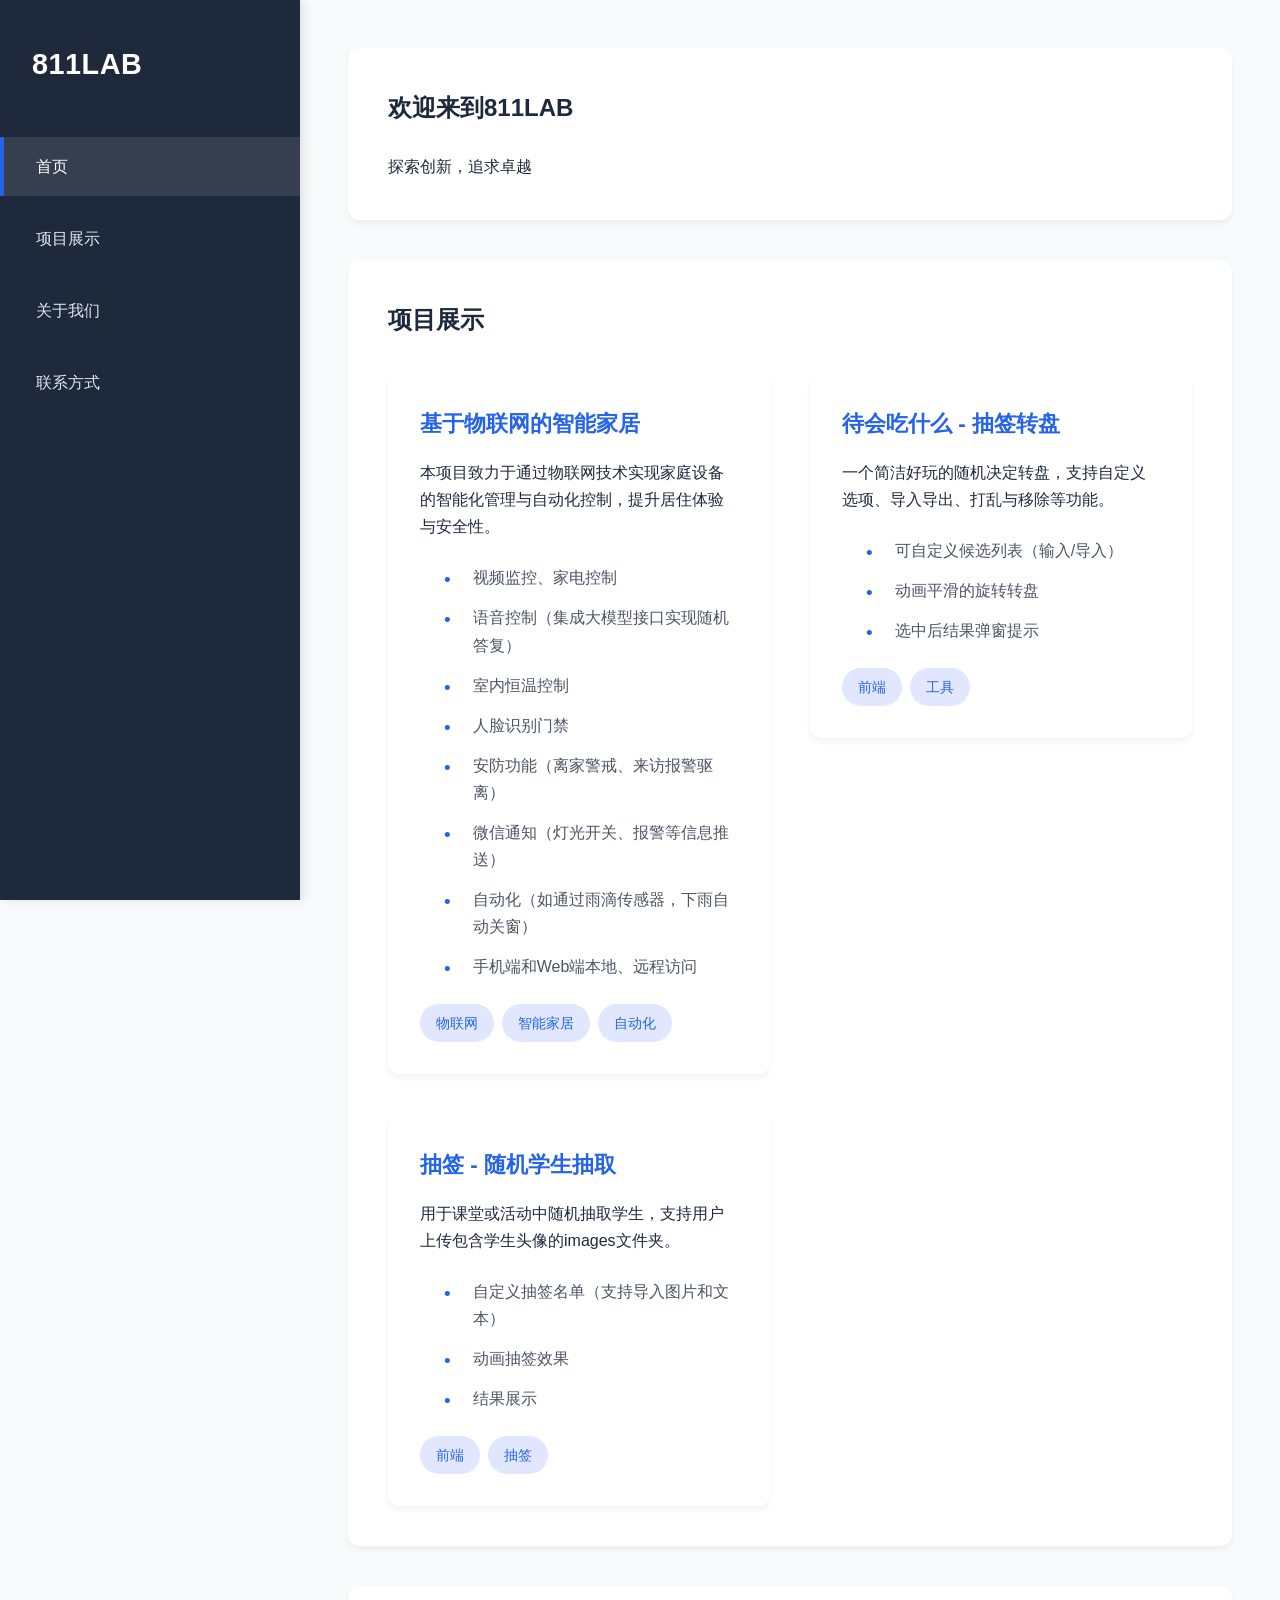
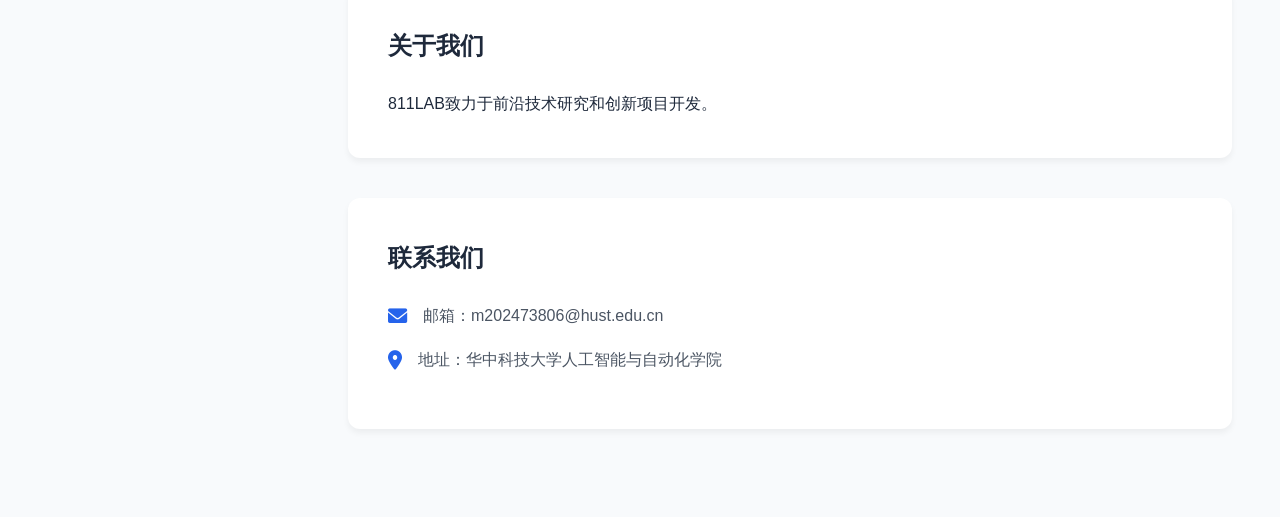
==== index.html @ 69ccee2d "初始化项目" ====
<!--
 * @Author: Jerry
 * @Date: 2025-06-15 11:04:40
 * @LastEditors: Do not edit
 * @LastEditTime: 2025-09-18 14:46:28
 * @FilePath: \811lab\index.html
-->
<!DOCTYPE html>
<html lang="zh-CN">
<head>
    <meta charset="UTF-8">
    <meta name="viewport" content="width=device-width, initial-scale=1.0">
    <title>811LAB- 项目展示</title>
    <link rel="stylesheet" href="css/style.css">
    <link rel="stylesheet" href="https://cdnjs.cloudflare.com/ajax/libs/font-awesome/6.0.0/css/all.min.css">
</head>
<body>
    <div class="container">
        <!-- 侧边栏导航 -->
        <nav class="sidebar">
            <div class="sidebar-header">
                <h1>811LAB</h1>
            </div>
            <ul class="sidebar-menu">
                <li><a href="#home" class="active">首页</a></li>
                <li><a href="#projects">项目展示</a></li>
                <li><a href="#about">关于我们</a></li>
                <li><a href="#contact">联系方式</a></li>
            </ul>
        </nav>

        <!-- 主内容区域 -->
        <main class="main-content">
            <section id="home" class="section">
                <h1>欢迎来到811LAB</h1>
                <p>探索创新，追求卓越</p>
            </section>

            <section id="projects" class="section">
                <h2>项目展示</h2>
                <div class="project-grid">
                    <div class="project-card">
                        <h3>基于物联网的智能家居</h3>
                        <p>本项目致力于通过物联网技术实现家庭设备的智能化管理与自动化控制，提升居住体验与安全性。</p>
                        <ul class="feature-list">
                            <li>视频监控、家电控制</li>
                            <li>语音控制（集成大模型接口实现随机答复）</li>
                            <li>室内恒温控制</li>
                            <li>人脸识别门禁</li>
                            <li>安防功能（离家警戒、来访报警驱离）</li>
                            <li>微信通知（灯光开关、报警等信息推送）</li>
                            <li>自动化（如通过雨滴传感器，下雨自动关窗）</li>
                            <li>手机端和Web端本地、远程访问</li>
                        </ul>
                        <div class="project-tags">
                            <span class="tag">物联网</span>
                            <span class="tag">智能家居</span>
                            <span class="tag">自动化</span>
                        </div>
                    </div>

                    <a href="draw_food/index.html" style="display:block;text-decoration:none;color:inherit">
                        <div class="project-card">
                            <h3>待会吃什么 - 抽签转盘</h3>
                            <p>一个简洁好玩的随机决定转盘，支持自定义选项、导入导出、打乱与移除等功能。</p>
                            <ul class="feature-list">
                                <li>可自定义候选列表（输入/导入）</li>
                                <li>动画平滑的旋转转盘</li>
                                <li>选中后结果弹窗提示</li>
                            </ul>
                            <div class="project-tags">
                                <span class="tag">前端</span>
                                <span class="tag">工具</span>
                            </div>
                        </div>
                    </a>
                    <a href="draw_student/standalone.html" style="display:block;text-decoration:none;color:inherit">
                        <div class="project-card">
                            <h3>抽签 - 随机学生抽取</h3>
                            <p>用于课堂或活动中随机抽取学生，支持用户上传包含学生头像的images文件夹。</p>
                            <ul class="feature-list">
                                <li>自定义抽签名单（支持导入图片和文本）</li>
                                <li>动画抽签效果</li>
                                <li>结果展示</li>
                            </ul>
                            <div class="project-tags">
                                <span class="tag">前端</span>
                                <span class="tag">抽签</span>
                            </div>
                        </div>
                    </a>
                </div>
            </section>

            <section id="about" class="section">
                <h2>关于我们</h2>
                <p>811LAB致力于前沿技术研究和创新项目开发。</p>
            </section>

            <section id="contact" class="section">
                <h2>联系我们</h2>
                <div class="contact-info">
                    <p><i class="fas fa-envelope"></i> 邮箱：m202473806@hust.edu.cn</p>
                    <p><i class="fas fa-map-marker-alt"></i> 地址：华中科技大学人工智能与自动化学院</p>
                </div>
            </section>
        </main>
    </div>

    <script src="js/main.js"></script>
</body>
</html>
---- css/style.css ----
/* 全局样式 */
* {
    margin: 0;
    padding: 0;
    box-sizing: border-box;
}

:root {
    --primary-color: #2563eb;
    --secondary-color: #1e40af;
    --background-color: #f8fafc;
    --text-color: #1e293b;
    --sidebar-bg: #1e293b;
    --card-bg: #ffffff;
    --transition: all 0.3s ease;
}

body {
    font-family: 'Inter', 'Arial', sans-serif;
    line-height: 1.7;
    color: var(--text-color);
    background-color: var(--background-color);
}

/* 容器布局 */
.container {
    display: flex;
    min-height: 100vh;
}

/* 侧边栏样式 */
.sidebar {
    width: 300px;
    background-color: var(--sidebar-bg);
    color: white;
    padding: 2.5rem 0;
    position: fixed;
    height: 100vh;
    overflow-y: auto;
    box-shadow: 4px 0 10px rgba(0, 0, 0, 0.1);
}

.sidebar-header {
    padding: 0 2rem;
    margin-bottom: 3rem;
}

.sidebar-header h1 {
    font-size: 1.8rem;
    font-weight: 700;
    letter-spacing: 0.5px;
}

.sidebar-menu {
    list-style: none;
}

.sidebar-menu li {
    margin-bottom: 0.8rem;
}

.sidebar-menu a {
    display: block;
    padding: 1rem 2rem;
    color: #e2e8f0;
    text-decoration: none;
    transition: var(--transition);
    font-weight: 500;
    border-left: 4px solid transparent;
}

.sidebar-menu a:hover,
.sidebar-menu a.active {
    background-color: rgba(255, 255, 255, 0.1);
    border-left-color: var(--primary-color);
    color: white;
}

/* 主内容区域 */
.main-content {
    flex: 1;
    margin-left: 300px;
    padding: 3rem;
    max-width: 1400px;
}

.section {
    background: var(--card-bg);
    padding: 2.5rem;
    border-radius: 12px;
    box-shadow: 0 4px 6px rgba(0, 0, 0, 0.05);
    margin-bottom: 2.5rem;
    transition: var(--transition);
}

.section:hover {
    transform: translateY(-2px);
    box-shadow: 0 6px 12px rgba(0, 0, 0, 0.08);
}

.section h1, .section h2 {
    color: var(--text-color);
    margin-bottom: 1.5rem;
    font-weight: 700;
}

/* 项目卡片样式 */
.project-grid {
    display: grid;
    grid-template-columns: repeat(auto-fit, minmax(350px, 1fr));
    gap: 2.5rem;
    margin-top: 2rem;
}

.project-card {
    background: var(--card-bg);
    padding: 2rem;
    border-radius: 12px;
    box-shadow: 0 4px 6px rgba(0, 0, 0, 0.05);
    transition: var(--transition);
}

.project-card:hover {
    transform: translateY(-3px);
    box-shadow: 0 8px 15px rgba(0, 0, 0, 0.1);
}

.project-card h3 {
    color: var(--primary-color);
    margin-bottom: 1rem;
    font-size: 1.4rem;
}

.feature-list {
    list-style: none;
    margin: 1.5rem 0;
    padding-left: 1.5rem;
}

.feature-list li {
    margin-bottom: 0.8rem;
    position: relative;
    padding-left: 1.8rem;
    color: #4b5563;
}

.feature-list li:before {
    content: "•";
    color: var(--primary-color);
    position: absolute;
    left: 0;
    font-size: 1.2rem;
}

.project-tags {
    margin-top: 1.5rem;
    display: flex;
    flex-wrap: wrap;
    gap: 0.5rem;
}

.tag {
    background: #e0e7ff;
    color: var(--primary-color);
    padding: 0.4rem 1rem;
    border-radius: 20px;
    font-size: 0.9rem;
    font-weight: 500;
    transition: var(--transition);
}

.tag:hover {
    background: #c7d2fe;
    transform: translateY(-1px);
}

/* 联系方式样式 */
.contact-info {
    margin-top: 1.5rem;
}

.contact-info p {
    margin: 1rem 0;
    display: flex;
    align-items: center;
    color: #4b5563;
}

.contact-info i {
    margin-right: 1rem;
    color: var(--primary-color);
    font-size: 1.2rem;
}

  /* 响应式设计 */
@media (max-width: 1024px) {
    .main-content {
        padding: 2rem;
    }
    
    .project-grid {
        grid-template-columns: repeat(auto-fit, minmax(300px, 1fr));
    }
}

@media (max-width: 768px) {
    .container {
        flex-direction: column;
    }

    .sidebar {
        width: 100%;
        height: auto;
        position: relative;
        padding: 1.5rem 0;
    }

    .sidebar-header {
        margin-bottom: 1.5rem;
    }

    .main-content {
        margin-left: 0;
        padding: 1.5rem;
    }

    .section {
        padding: 1.5rem;
    }

    .project-grid {
        grid-template-columns: 1fr;
    }
}
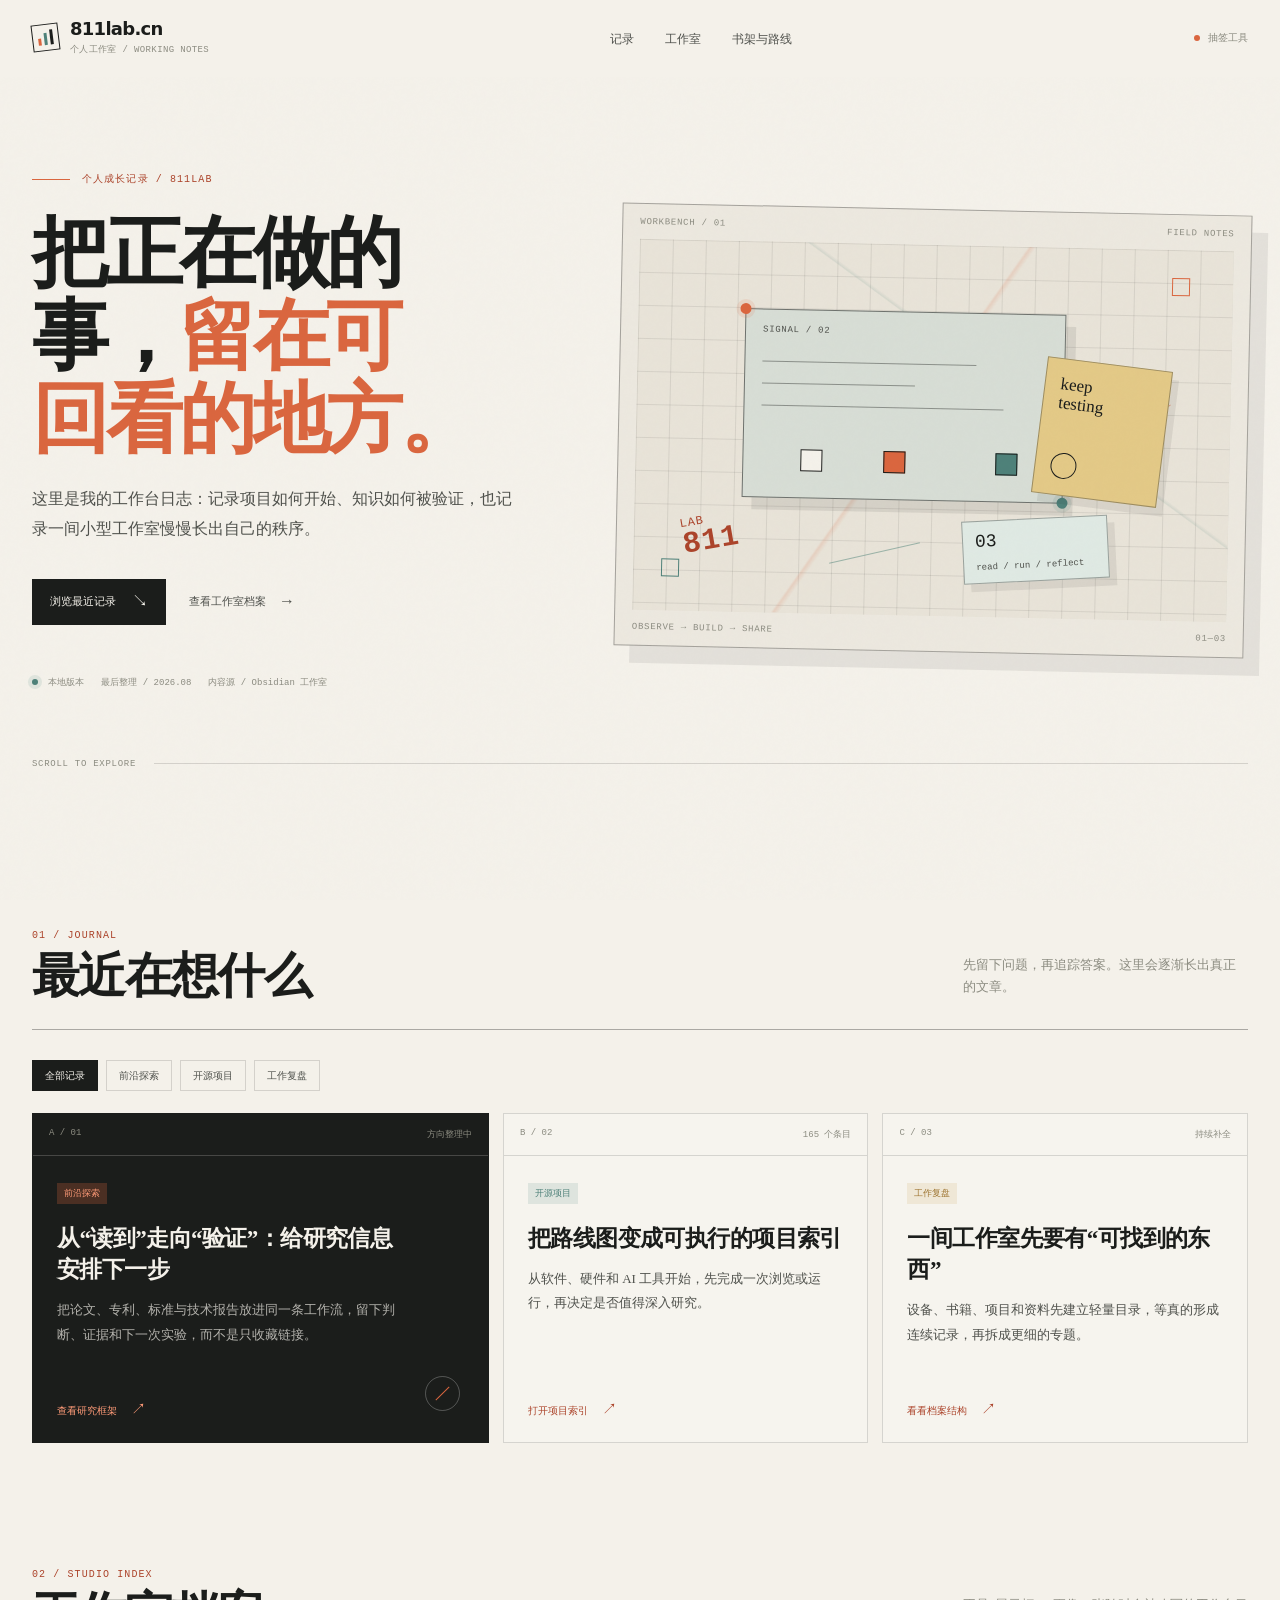
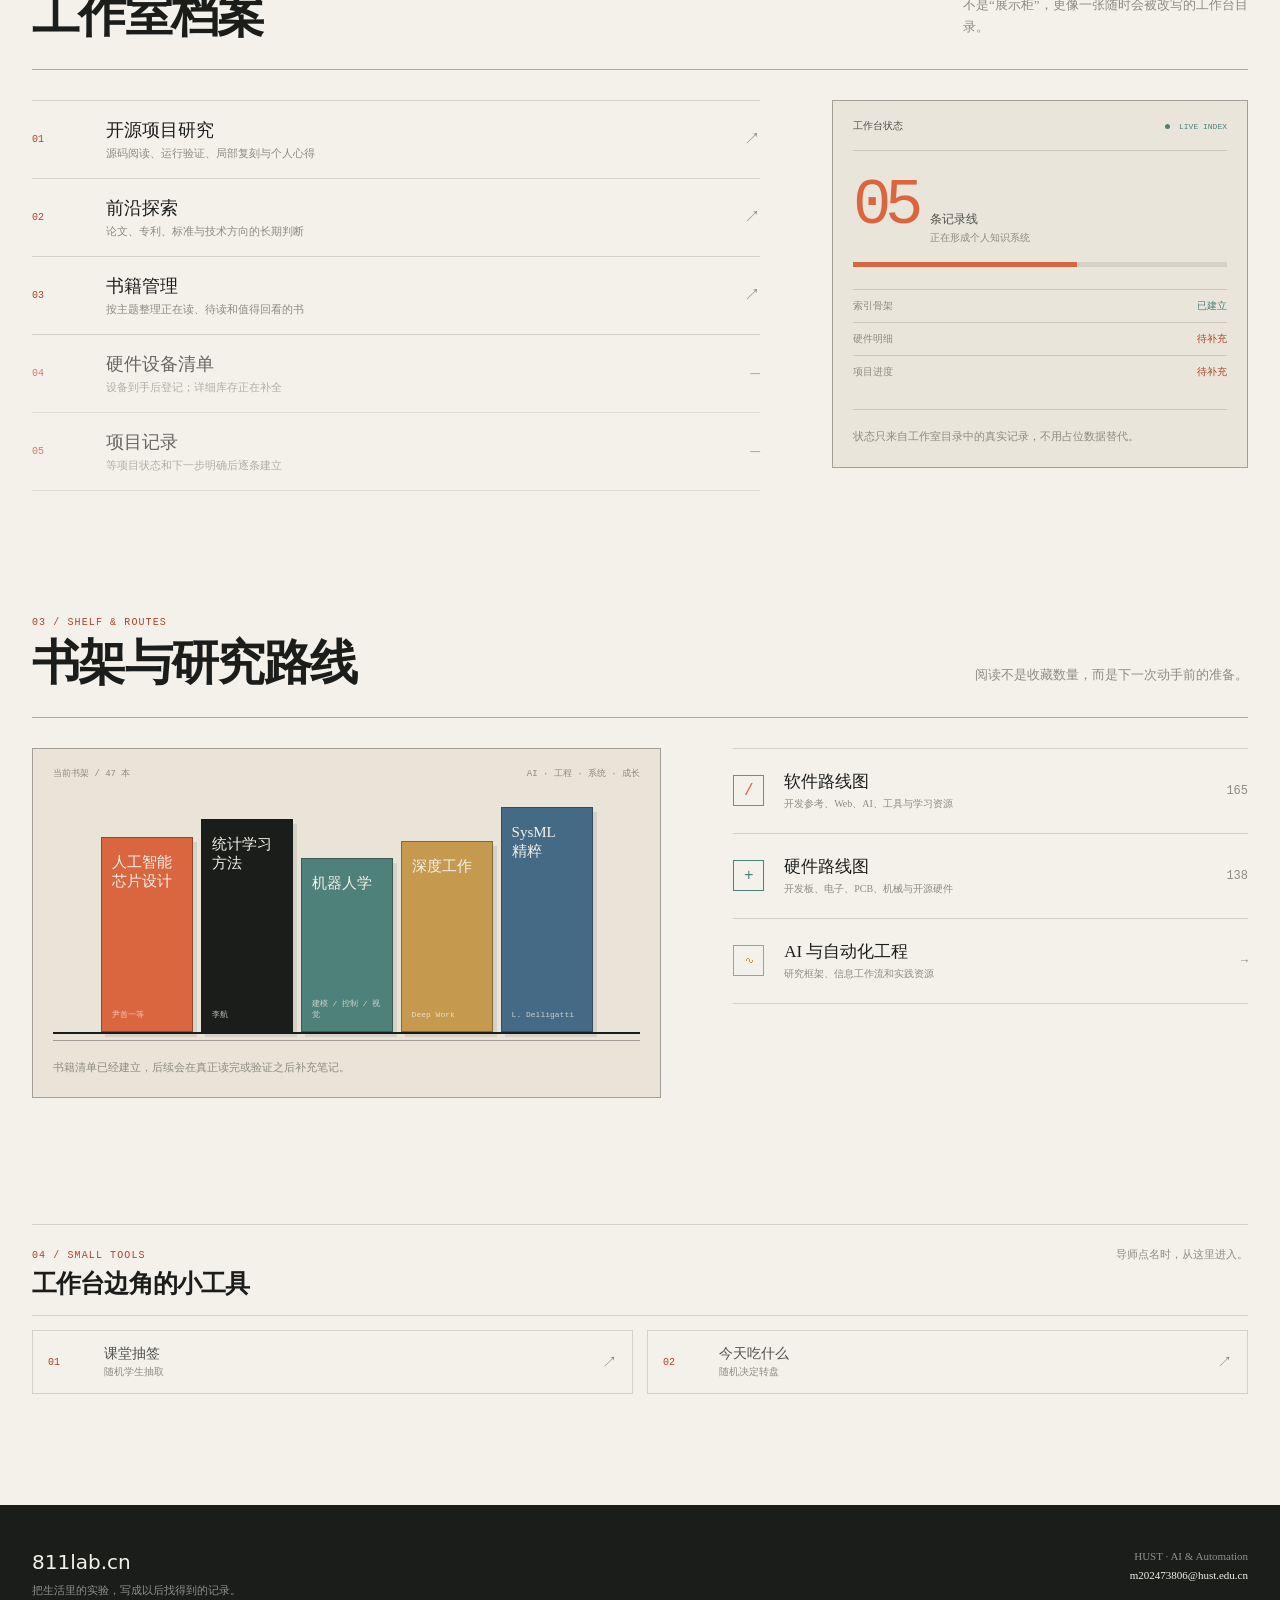
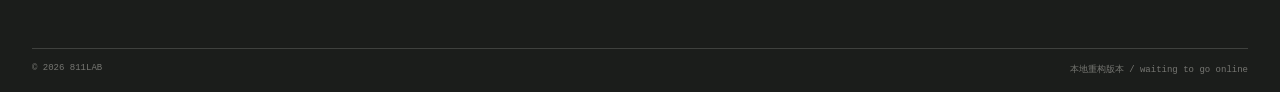
==== commit 23dde976: "feat: rebuild 811lab personal studio homepage" ====
--- a/index.html
+++ b/index.html
@@ -1,112 +1,245 @@
-<!--
- * @Author: Jerry
- * @Date: 2025-06-15 11:04:40
- * @LastEditors: Do not edit
- * @LastEditTime: 2025-09-18 14:46:28
- * @FilePath: \811lab\index.html
--->
 <!DOCTYPE html>
 <html lang="zh-CN">
 <head>
     <meta charset="UTF-8">
     <meta name="viewport" content="width=device-width, initial-scale=1.0">
-    <title>811LAB- 项目展示</title>
+    <meta name="description" content="811lab.cn 是一份个人成长记录，也是一间持续整理中的工作室档案。">
+    <title>811lab.cn · 工作台日志</title>
+    <link rel="preconnect" href="https://miaoda.feishu.cn">
+    <link rel="stylesheet" href="https://miaoda.feishu.cn/fonts/css2?family=DM+Mono:wght@400;500&family=Space+Grotesk:wght@400;500;600;700&family=Noto+Serif+SC:wght@500;600;700&display=swap">
     <link rel="stylesheet" href="css/style.css">
-    <link rel="stylesheet" href="https://cdnjs.cloudflare.com/ajax/libs/font-awesome/6.0.0/css/all.min.css">
 </head>
 <body>
-    <div class="container">
-        <!-- 侧边栏导航 -->
-        <nav class="sidebar">
-            <div class="sidebar-header">
-                <h1>811LAB</h1>
-            </div>
-            <ul class="sidebar-menu">
-                <li><a href="#home" class="active">首页</a></li>
-                <li><a href="#projects">项目展示</a></li>
-                <li><a href="#about">关于我们</a></li>
-                <li><a href="#contact">联系方式</a></li>
-            </ul>
-        </nav>
-
-        <!-- 主内容区域 -->
-        <main class="main-content">
-            <section id="home" class="section">
-                <h1>欢迎来到811LAB</h1>
-                <p>探索创新，追求卓越</p>
-            </section>
-
-            <section id="projects" class="section">
-                <h2>项目展示</h2>
-                <div class="project-grid">
-                    <div class="project-card">
-                        <h3>基于物联网的智能家居</h3>
-                        <p>本项目致力于通过物联网技术实现家庭设备的智能化管理与自动化控制，提升居住体验与安全性。</p>
-                        <ul class="feature-list">
-                            <li>视频监控、家电控制</li>
-                            <li>语音控制（集成大模型接口实现随机答复）</li>
-                            <li>室内恒温控制</li>
-                            <li>人脸识别门禁</li>
-                            <li>安防功能（离家警戒、来访报警驱离）</li>
-                            <li>微信通知（灯光开关、报警等信息推送）</li>
-                            <li>自动化（如通过雨滴传感器，下雨自动关窗）</li>
-                            <li>手机端和Web端本地、远程访问</li>
-                        </ul>
-                        <div class="project-tags">
-                            <span class="tag">物联网</span>
-                            <span class="tag">智能家居</span>
-                            <span class="tag">自动化</span>
+    <a class="skip-link" href="#main-content">跳到主要内容</a>
+
+    <header class="site-header" data-header>
+        <div class="header-inner">
+            <a class="brand" href="#top" aria-label="回到 811lab.cn 首页">
+                <span class="brand-mark" aria-hidden="true"><span></span><span></span><span></span></span>
+                <span class="brand-text"><strong>811lab.cn</strong><small>个人工作室 / working notes</small></span>
+            </a>
+            <nav class="main-nav" aria-label="主要导航">
+                <a href="#journal">记录</a>
+                <a href="#studio">工作室</a>
+                <a href="#library">书架与路线</a>
+            </nav>
+            <a class="quiet-tool" href="#tools"><span class="tool-dot" aria-hidden="true"></span>抽签工具</a>
+        </div>
+    </header>
+
+    <main id="main-content">
+        <section class="hero" id="top" data-section>
+            <div class="hero-inner">
+                <div class="hero-copy">
+                    <p class="eyebrow"><span class="eyebrow-line"></span>个人成长记录 / 811LAB</p>
+                    <h1>把正在做的事，<em>留在可回看的地方。</em></h1>
+                    <p class="hero-intro">这里是我的工作台日志：记录项目如何开始、知识如何被验证，也记录一间小型工作室慢慢长出自己的秩序。</p>
+                    <div class="hero-actions">
+                        <a class="button button-primary" href="#journal">浏览最近记录 <span aria-hidden="true">↘</span></a>
+                        <a class="button button-quiet" href="#studio">查看工作室档案 <span aria-hidden="true">→</span></a>
+                    </div>
+                    <div class="hero-meta">
+                        <span><b class="status-pulse"></b> 本地版本</span>
+                        <span>最后整理 / 2026.08</span>
+                        <span>内容源 / Obsidian 工作室</span>
+                    </div>
+                </div>
+
+                <div class="hero-visual" aria-label="工作台记录的抽象视觉">
+                    <div class="visual-topline"><span>WORKBENCH / 01</span><span>FIELD NOTES</span></div>
+                    <div class="workbench-grid">
+                        <div class="grid-cross cross-a"></div>
+                        <div class="grid-cross cross-b"></div>
+                        <div class="trace trace-a"></div>
+                        <div class="trace trace-b"></div>
+                        <div class="trace trace-c"></div>
+                        <div class="board board-main">
+                            <span class="board-label">SIGNAL / 02</span>
+                            <span class="board-line line-one"></span>
+                            <span class="board-line line-two"></span>
+                            <span class="board-line line-three"></span>
+                            <span class="board-chip chip-one"></span>
+                            <span class="board-chip chip-two"></span>
+                            <span class="board-chip chip-three"></span>
                         </div>
-                    </div>
-
-                    <a href="draw_food/index.html" style="display:block;text-decoration:none;color:inherit">
-                        <div class="project-card">
-                            <h3>待会吃什么 - 抽签转盘</h3>
-                            <p>一个简洁好玩的随机决定转盘，支持自定义选项、导入导出、打乱与移除等功能。</p>
-                            <ul class="feature-list">
-                                <li>可自定义候选列表（输入/导入）</li>
-                                <li>动画平滑的旋转转盘</li>
-                                <li>选中后结果弹窗提示</li>
-                            </ul>
-                            <div class="project-tags">
-                                <span class="tag">前端</span>
-                                <span class="tag">工具</span>
-                            </div>
-                        </div>
-                    </a>
-                    <a href="draw_student/standalone.html" style="display:block;text-decoration:none;color:inherit">
-                        <div class="project-card">
-                            <h3>抽签 - 随机学生抽取</h3>
-                            <p>用于课堂或活动中随机抽取学生，支持用户上传包含学生头像的images文件夹。</p>
-                            <ul class="feature-list">
-                                <li>自定义抽签名单（支持导入图片和文本）</li>
-                                <li>动画抽签效果</li>
-                                <li>结果展示</li>
-                            </ul>
-                            <div class="project-tags">
-                                <span class="tag">前端</span>
-                                <span class="tag">抽签</span>
-                            </div>
-                        </div>
-                    </a>
-                </div>
-            </section>
-
-            <section id="about" class="section">
-                <h2>关于我们</h2>
-                <p>811LAB致力于前沿技术研究和创新项目开发。</p>
-            </section>
-
-            <section id="contact" class="section">
-                <h2>联系我们</h2>
-                <div class="contact-info">
-                    <p><i class="fas fa-envelope"></i> 邮箱：m202473806@hust.edu.cn</p>
-                    <p><i class="fas fa-map-marker-alt"></i> 地址：华中科技大学人工智能与自动化学院</p>
-                </div>
-            </section>
-        </main>
-    </div>
+                        <div class="note note-main"><span>keep<br>testing</span><i></i></div>
+                        <div class="note note-side"><span>03</span><small>read / run / reflect</small></div>
+                        <div class="visual-stamp">LAB<br><strong>811</strong></div>
+                    </div>
+                    <div class="visual-footline"><span>OBSERVE → BUILD → SHARE</span><span>01—03</span></div>
+                </div>
+            </div>
+            <div class="hero-rule" aria-hidden="true"><span>SCROLL TO EXPLORE</span><span></span></div>
+        </section>
+
+        <section class="section journal-section" id="journal" data-section>
+            <div class="section-heading">
+                <div>
+                    <p class="kicker">01 / JOURNAL</p>
+                    <h2>最近在想什么</h2>
+                </div>
+                <p class="section-note">先留下问题，再追踪答案。这里会逐渐长出真正的文章。</p>
+            </div>
+
+            <div class="filter-row" role="tablist" aria-label="记录分类筛选">
+                <button class="filter-button is-active" type="button" data-filter="all" role="tab" aria-selected="true">全部记录</button>
+                <button class="filter-button" type="button" data-filter="frontier" role="tab" aria-selected="false">前沿探索</button>
+                <button class="filter-button" type="button" data-filter="open-source" role="tab" aria-selected="false">开源项目</button>
+                <button class="filter-button" type="button" data-filter="reflection" role="tab" aria-selected="false">工作复盘</button>
+            </div>
+
+            <div class="journal-grid">
+                <article class="journal-card journal-card-featured" data-category="frontier" id="frontier-card">
+                    <div class="card-topline"><span class="card-index">A / 01</span><span class="card-date">方向整理中</span></div>
+                    <div class="card-body">
+                        <span class="card-label">前沿探索</span>
+                        <h3>从“读到”走向“验证”：给研究信息安排下一步</h3>
+                        <p>把论文、专利、标准与技术报告放进同一条工作流，留下判断、证据和下一次实验，而不是只收藏链接。</p>
+                        <a href="#studio" class="text-link">查看研究框架 <span>↗</span></a>
+                    </div>
+                    <div class="card-mark" aria-hidden="true"></div>
+                </article>
+
+                <article class="journal-card" data-category="open-source">
+                    <div class="card-topline"><span class="card-index">B / 02</span><span class="card-date">165 个条目</span></div>
+                    <div class="card-body">
+                        <span class="card-label card-label-teal">开源项目</span>
+                        <h3>把路线图变成可执行的项目索引</h3>
+                        <p>从软件、硬件和 AI 工具开始，先完成一次浏览或运行，再决定是否值得深入研究。</p>
+                        <a href="#library" class="text-link">打开项目索引 <span>↗</span></a>
+                    </div>
+                </article>
+
+                <article class="journal-card" data-category="reflection">
+                    <div class="card-topline"><span class="card-index">C / 03</span><span class="card-date">持续补全</span></div>
+                    <div class="card-body">
+                        <span class="card-label card-label-gold">工作复盘</span>
+                        <h3>一间工作室先要有“可找到的东西”</h3>
+                        <p>设备、书籍、项目和资料先建立轻量目录，等真的形成连续记录，再拆成更细的专题。</p>
+                        <a href="#studio" class="text-link">看看档案结构 <span>↗</span></a>
+                    </div>
+                </article>
+            </div>
+
+            <div class="empty-note" data-empty-state hidden>这个分类还在积累中，先从工作台上的下一条记录开始。</div>
+        </section>
+
+        <section class="section studio-section" id="studio" data-section>
+            <div class="section-heading">
+                <div>
+                    <p class="kicker">02 / STUDIO INDEX</p>
+                    <h2>工作室档案</h2>
+                </div>
+                <p class="section-note">不是“展示柜”，更像一张随时会被改写的工作台目录。</p>
+            </div>
+
+            <div class="studio-layout">
+                <div class="archive-list">
+                    <a class="archive-item" href="#library">
+                        <span class="archive-number">01</span>
+                        <span class="archive-content"><strong>开源项目研究</strong><small>源码阅读、运行验证、局部复刻与个人心得</small></span>
+                        <span class="archive-arrow">↗</span>
+                    </a>
+                    <a class="archive-item" href="#frontier-card">
+                        <span class="archive-number">02</span>
+                        <span class="archive-content"><strong>前沿探索</strong><small>论文、专利、标准与技术方向的长期判断</small></span>
+                        <span class="archive-arrow">↗</span>
+                    </a>
+                    <a class="archive-item" href="#library">
+                        <span class="archive-number">03</span>
+                        <span class="archive-content"><strong>书籍管理</strong><small>按主题整理正在读、待读和值得回看的书</small></span>
+                        <span class="archive-arrow">↗</span>
+                    </a>
+                    <a class="archive-item archive-item-muted" href="#studio-status">
+                        <span class="archive-number">04</span>
+                        <span class="archive-content"><strong>硬件设备清单</strong><small>设备到手后登记；详细库存正在补全</small></span>
+                        <span class="archive-arrow">—</span>
+                    </a>
+                    <a class="archive-item archive-item-muted" href="#studio-status">
+                        <span class="archive-number">05</span>
+                        <span class="archive-content"><strong>项目记录</strong><small>等项目状态和下一步明确后逐条建立</small></span>
+                        <span class="archive-arrow">—</span>
+                    </a>
+                </div>
+
+                <aside class="status-panel" id="studio-status">
+                    <div class="panel-heading"><span>工作台状态</span><span class="panel-live"><b></b> LIVE INDEX</span></div>
+                    <div class="status-main"><span class="status-big">05</span><span class="status-copy">条记录线<br><small>正在形成个人知识系统</small></span></div>
+                    <div class="status-bar" aria-label="5 类档案中已有 3 类内容"><span style="width: 60%"></span></div>
+                    <div class="status-row"><span>索引骨架</span><strong>已建立</strong></div>
+                    <div class="status-row"><span>硬件明细</span><strong class="is-pending">待补充</strong></div>
+                    <div class="status-row"><span>项目进度</span><strong class="is-pending">待补充</strong></div>
+                    <p class="panel-footnote">状态只来自工作室目录中的真实记录，不用占位数据替代。</p>
+                </aside>
+            </div>
+        </section>
+
+        <section class="section library-section" id="library" data-section>
+            <div class="section-heading">
+                <div>
+                    <p class="kicker">03 / SHELF & ROUTES</p>
+                    <h2>书架与研究路线</h2>
+                </div>
+                <p class="section-note">阅读不是收藏数量，而是下一次动手前的准备。</p>
+            </div>
+
+            <div class="library-layout">
+                <div class="book-shelf">
+                    <div class="shelf-header"><span>当前书架 / 47 本</span><span>AI · 工程 · 系统 · 成长</span></div>
+                    <div class="book-stack" aria-label="书架上的书籍">
+                        <div class="book book-coral"><span>人工智能<br>芯片设计</span><small>尹首一等</small></div>
+                        <div class="book book-ink"><span>统计学习<br>方法</span><small>李航</small></div>
+                        <div class="book book-teal"><span>机器人学</span><small>建模 / 控制 / 视觉</small></div>
+                        <div class="book book-gold"><span>深度工作</span><small>Deep Work</small></div>
+                        <div class="book book-blue"><span>SysML<br>精粹</span><small>L. Delligatti</small></div>
+                    </div>
+                    <div class="shelf-line"></div>
+                    <p class="shelf-caption">书籍清单已经建立，后续会在真正读完或验证之后补充笔记。</p>
+                </div>
+
+                <div class="route-list">
+                    <a class="route-item" href="https://roadmap.sh/r/rdm-xqyvk" target="_blank" rel="noreferrer">
+                        <span class="route-icon route-icon-orange">/</span>
+                        <span><strong>软件路线图</strong><small>开发参考、Web、AI、工具与学习资源</small></span>
+                        <span class="route-count">165</span>
+                    </a>
+                    <a class="route-item" href="https://roadmap.sh/r/copy-lsiu7" target="_blank" rel="noreferrer">
+                        <span class="route-icon route-icon-teal">+</span>
+                        <span><strong>硬件路线图</strong><small>开发板、电子、PCB、机械与开源硬件</small></span>
+                        <span class="route-count">138</span>
+                    </a>
+                    <a class="route-item" href="https://roadmap.sh/teams/684bf30aa60942b85d67a488/roadmaps/artificial-intelligence--automation-engineering" target="_blank" rel="noreferrer">
+                        <span class="route-icon route-icon-gold">∿</span>
+                        <span><strong>AI 与自动化工程</strong><small>研究框架、信息工作流和实践资源</small></span>
+                        <span class="route-count">→</span>
+                    </a>
+                </div>
+            </div>
+        </section>
+
+        <section class="section tools-section" id="tools" data-section>
+            <div class="tools-heading">
+                <div>
+                    <p class="kicker">04 / SMALL TOOLS</p>
+                    <h2>工作台边角的小工具</h2>
+                </div>
+                <p>导师点名时，从这里进入。</p>
+            </div>
+            <div class="tool-links">
+                <a href="draw_student/standalone.html" class="tool-link"><span class="tool-link-mark">01</span><span><strong>课堂抽签</strong><small>随机学生抽取</small></span><span>↗</span></a>
+                <a href="draw_food/index.html" class="tool-link"><span class="tool-link-mark">02</span><span><strong>今天吃什么</strong><small>随机决定转盘</small></span><span>↗</span></a>
+            </div>
+        </section>
+    </main>
+
+    <footer class="site-footer" id="contact">
+        <div class="footer-inner">
+            <div><strong>811lab.cn</strong><span>把生活里的实验，写成以后找得到的记录。</span></div>
+            <div class="footer-meta"><span>HUST · AI & Automation</span><a href="mailto:m202473806@hust.edu.cn">m202473806@hust.edu.cn</a></div>
+        </div>
+        <div class="footer-bottom"><span>© 2026 811LAB</span><span>本地重构版本 / waiting to go online</span></div>
+    </footer>
 
     <script src="js/main.js"></script>
 </body>
-</html> +</html>
--- a/css/style.css
+++ b/css/style.css
@@ -1,234 +1,111 @@
-/* 全局样式 */
-* {
-    margin: 0;
-    padding: 0;
-    box-sizing: border-box;
+@charset "UTF-8";
+
+:root {
+    --paper: #f4f1ea;
+    --paper-deep: #eae5da;
+    --ink: #1b1d1b;
+    --ink-soft: #4f514c;
+    --muted: #8c8c81;
+    --line: rgba(27, 29, 27, .15);
+    --line-strong: rgba(27, 29, 27, .34);
+    --orange: #da663f;
+    --orange-dark: #ac442b;
+    --teal: #4e8179;
+    --blue: #446a86;
+    --gold: #c59a4e;
+    --max: 1240px;
+    --display: "Space Grotesk", "Noto Sans SC", system-ui, sans-serif;
+    --body: "Noto Serif SC", "Songti SC", serif;
+    --mono: "DM Mono", "SFMono-Regular", Consolas, monospace;
 }
 
-:root {
-    --primary-color: #2563eb;
-    --secondary-color: #1e40af;
-    --background-color: #f8fafc;
-    --text-color: #1e293b;
-    --sidebar-bg: #1e293b;
-    --card-bg: #ffffff;
-    --transition: all 0.3s ease;
-}
+* { box-sizing: border-box; }
+html { scroll-behavior: smooth; }
+body { margin: 0; background: var(--paper); color: var(--ink); font-family: var(--display); line-height: 1.6; }
+body::before { content: ""; position: fixed; inset: 0; pointer-events: none; z-index: 10; opacity: .16; background-image: url("data:image/svg+xml,%3Csvg viewBox='0 0 160 160' xmlns='http://www.w3.org/2000/svg'%3E%3Cfilter id='n'%3E%3CfeTurbulence type='fractalNoise' baseFrequency='.85' numOctaves='3' stitchTiles='stitch'/%3E%3C/filter%3E%3Crect width='100%25' height='100%25' filter='url(%23n)' opacity='.11'/%3E%3C/svg%3E"); mix-blend-mode: multiply; }
+a { color: inherit; }
+.skip-link { position: fixed; left: 16px; top: -80px; z-index: 50; padding: 10px 14px; background: var(--ink); color: var(--paper); font: 12px var(--mono); text-decoration: none; }
+.skip-link:focus { top: 16px; }
 
-body {
-    font-family: 'Inter', 'Arial', sans-serif;
-    line-height: 1.7;
-    color: var(--text-color);
-    background-color: var(--background-color);
-}
+.site-header { position: sticky; top: 0; z-index: 20; border-bottom: 1px solid transparent; background: rgba(244, 241, 234, .9); backdrop-filter: blur(16px); transition: border-color .25s ease, box-shadow .25s ease; }
+.site-header.is-scrolled { border-bottom-color: var(--line); box-shadow: 0 5px 18px rgba(27,29,27,.04); }
+.header-inner { width: min(var(--max), calc(100% - 64px)); min-height: 76px; margin: 0 auto; display: flex; align-items: center; justify-content: space-between; gap: 30px; }
+.brand { display: inline-flex; align-items: center; gap: 11px; text-decoration: none; }
+.brand-mark { width: 27px; height: 27px; display: grid; grid-template-columns: repeat(3, 1fr); align-items: end; gap: 3px; padding: 5px; border: 1.5px solid var(--ink); transform: rotate(-7deg); }
+.brand-mark span { background: var(--orange); display: block; height: 50%; }
+.brand-mark span:nth-child(2) { height: 78%; background: var(--teal); }
+.brand-mark span:nth-child(3) { height: 100%; background: var(--ink); }
+.brand-text { display: flex; flex-direction: column; line-height: 1.05; }
+.brand-text strong { font-size: 18px; letter-spacing: -.04em; }
+.brand-text small { margin-top: 5px; color: var(--muted); font: 9px var(--mono); letter-spacing: .04em; text-transform: uppercase; }
+.main-nav { display: flex; align-items: center; gap: 31px; }
+.main-nav a { position: relative; padding: 28px 0 25px; color: var(--ink-soft); font-size: 12px; text-decoration: none; }
+.main-nav a::after { content: ""; position: absolute; left: 0; right: 0; bottom: -1px; height: 2px; background: var(--orange); transform: scaleX(0); transform-origin: left; transition: transform .2s ease; }
+.main-nav a:hover, .main-nav a.is-active { color: var(--ink); }
+.main-nav a.is-active::after, .main-nav a:hover::after { transform: scaleX(1); }
+.quiet-tool { display: inline-flex; align-items: center; gap: 8px; color: var(--muted); font: 10px var(--mono); text-decoration: none; }
+.quiet-tool:hover { color: var(--orange-dark); }
+.tool-dot { width: 6px; height: 6px; border-radius: 50%; background: var(--orange); }
 
-/* 容器布局 */
-.container {
-    display: flex;
-    min-height: 100vh;
-}
+.hero { position: relative; overflow: hidden; min-height: 630px; padding: 95px 0 35px; }
+.hero-inner { width: min(var(--max), calc(100% - 64px)); margin: 0 auto; display: grid; grid-template-columns: minmax(0, .9fr) minmax(480px, 1.1fr); gap: 70px; align-items: center; }
+.eyebrow, .kicker { margin: 0; color: var(--orange-dark); font: 10px var(--mono); letter-spacing: .11em; text-transform: uppercase; }
+.eyebrow { display: flex; align-items: center; gap: 12px; }
+.eyebrow-line { width: 38px; height: 1px; background: var(--orange); }
+.hero h1 { max-width: 610px; margin: 27px 0 22px; font-family: var(--body); font-size: clamp(48px, 6vw, 78px); font-weight: 600; line-height: 1.08; letter-spacing: -.045em; text-wrap: balance; }
+.hero h1 em { color: var(--orange); font-style: normal; }
+.hero-intro { max-width: 490px; margin: 0; color: var(--ink-soft); font: 16px/1.9 var(--body); text-wrap: pretty; }
+.hero-actions { display: flex; gap: 22px; align-items: center; margin-top: 34px; }
+.button { display: inline-flex; align-items: center; gap: 16px; min-height: 46px; padding: 0 17px; border: 1px solid var(--ink); font-size: 11px; text-decoration: none; transition: background .2s ease, color .2s ease, transform .2s ease; }
+.button span { font: 16px var(--mono); }
+.button-primary { background: var(--ink); color: var(--paper); }
+.button-primary:hover { background: var(--orange); border-color: var(--orange); transform: translateY(-2px); }
+.button-quiet { border-color: transparent; padding-left: 0; color: var(--ink-soft); }
+.button-quiet:hover { color: var(--orange-dark); }
+.hero-meta { display: flex; flex-wrap: wrap; gap: 17px; margin-top: 51px; color: var(--muted); font: 9px var(--mono); }
+.status-pulse { display: inline-block; width: 6px; height: 6px; margin-right: 5px; border-radius: 50%; background: var(--teal); box-shadow: 0 0 0 4px rgba(78,129,121,.12); }
 
-/* 侧边栏样式 */
-.sidebar {
-    width: 300px;
-    background-color: var(--sidebar-bg);
-    color: white;
-    padding: 2.5rem 0;
-    position: fixed;
-    height: 100vh;
-    overflow-y: auto;
-    box-shadow: 4px 0 10px rgba(0, 0, 0, 0.1);
-}
+.hero-visual { position: relative; min-height: 435px; padding: 13px 17px; border: 1px solid var(--line-strong); background: #ece8df; transform: rotate(1.2deg); box-shadow: 16px 17px 0 rgba(27,29,27,.08); }
+.visual-topline, .visual-footline { display: flex; justify-content: space-between; color: var(--muted); font: 9px var(--mono); letter-spacing: .08em; }
+.workbench-grid { position: relative; min-height: 371px; margin-top: 12px; overflow: hidden; background-color: #e8e3d8; background-image: linear-gradient(rgba(27,29,27,.09) 1px, transparent 1px), linear-gradient(90deg, rgba(27,29,27,.09) 1px, transparent 1px); background-size: 33px 33px; }
+.workbench-grid::before { content: ""; position: absolute; inset: 0; background: linear-gradient(124deg, transparent 46%, rgba(218,102,63,.16) 46.3%, transparent 47%), linear-gradient(35deg, transparent 62%, rgba(78,129,121,.12) 62.2%, transparent 62.7%); }
+.grid-cross { position: absolute; width: 18px; height: 18px; border: 1px solid var(--orange); }
+.cross-a { top: 28px; right: 43px; }
+.cross-b { left: 28px; bottom: 34px; border-color: var(--teal); }
+.trace { position: absolute; height: 1px; background: var(--ink); opacity: .5; transform-origin: left; }
+.trace-a { width: 120px; top: 88px; left: 19%; transform: rotate(27deg); }
+.trace-b { width: 165px; top: 242px; right: 6%; transform: rotate(-32deg); background: var(--orange); }
+.trace-c { width: 93px; bottom: 50px; left: 33%; transform: rotate(-14deg); background: var(--teal); }
+.board { position: absolute; left: 18%; top: 18%; width: 54%; height: 51%; border: 1px solid rgba(27,29,27,.55); background: #d7ddd5; box-shadow: 10px 12px 0 rgba(27,29,27,.09); }
+.board::before, .board::after { content: ""; position: absolute; width: 11px; height: 11px; border-radius: 50%; background: var(--orange); box-shadow: 0 0 0 4px rgba(218,102,63,.12); }
+.board::before { top: -6px; left: -6px; }.board::after { right: -6px; bottom: -6px; background: var(--teal); box-shadow: 0 0 0 4px rgba(78,129,121,.12); }
+.board-label { position: absolute; top: 15px; left: 17px; color: var(--ink-soft); font: 9px var(--mono); letter-spacing: .08em; }
+.board-line { position: absolute; left: 17px; height: 1px; background: var(--ink); opacity: .4; }
+.line-one { top: 51px; width: 67%; }.line-two { top: 73px; width: 48%; }.line-three { top: 95px; width: 76%; }
+.board-chip { position: absolute; width: 22px; height: 22px; border: 1px solid var(--ink); background: var(--paper); }.chip-one { bottom: 26px; left: 18%; }.chip-two { bottom: 26px; left: 44%; background: var(--orange); }.chip-three { bottom: 26px; right: 14%; background: var(--teal); }
+.note { position: absolute; display: flex; flex-direction: column; justify-content: space-between; border: 1px solid rgba(27,29,27,.35); box-shadow: 7px 8px 0 rgba(27,29,27,.08); }
+.note-main { right: 11%; top: 31%; width: 126px; height: 137px; padding: 16px 15px; background: #e3c987; transform: rotate(6deg); font: 17px/1.1 var(--body); }
+.note-main i { width: 26px; height: 26px; border: 1px solid var(--ink); border-radius: 50%; }
+.note-side { right: 20%; bottom: 10%; width: 146px; height: 63px; padding: 10px 12px; background: #dfe9e3; transform: rotate(-4deg); }.note-side span { font: 18px var(--mono); }.note-side small { color: var(--ink-soft); font: 9px var(--mono); }
+.visual-stamp { position: absolute; left: 8%; bottom: 15%; color: var(--orange-dark); font: 12px/1 var(--mono); letter-spacing: .08em; transform: rotate(-11deg); }.visual-stamp strong { font-size: 30px; }
+.visual-footline { margin-top: 12px; }
+.hero-rule { width: min(var(--max), calc(100% - 64px)); margin: 70px auto 0; display: flex; align-items: center; gap: 18px; color: var(--muted); font: 9px var(--mono); letter-spacing: .08em; }.hero-rule span:last-child { flex: 1; height: 1px; background: var(--line); }
 
-.sidebar-header {
-    padding: 0 2rem;
-    margin-bottom: 3rem;
-}
+.section { width: min(var(--max), calc(100% - 64px)); margin: 0 auto; padding: 126px 0 0; scroll-margin-top: 84px; }
+.section-heading { display: flex; align-items: end; justify-content: space-between; gap: 30px; padding-bottom: 27px; border-bottom: 1px solid var(--line-strong); }
+.section-heading h2, .tools-heading h2 { margin: 9px 0 0; font-family: var(--body); font-size: clamp(32px, 4vw, 48px); font-weight: 600; line-height: 1.1; letter-spacing: -.035em; }.section-note { max-width: 285px; margin: 0 0 4px; color: var(--muted); font: 13px/1.7 var(--body); }
+.filter-row { display: flex; flex-wrap: wrap; gap: 8px; margin: 30px 0 22px; }.filter-button { min-height: 31px; padding: 0 12px; border: 1px solid var(--line); background: transparent; color: var(--ink-soft); cursor: pointer; font: 10px var(--mono); transition: color .2s ease, background .2s ease, border-color .2s ease; }.filter-button:hover, .filter-button.is-active { border-color: var(--ink); background: var(--ink); color: var(--paper); }
+.journal-grid { display: grid; grid-template-columns: 1.25fr 1fr 1fr; gap: 14px; }.journal-card { position: relative; min-height: 330px; display: flex; flex-direction: column; overflow: hidden; border: 1px solid var(--line); background: rgba(255,255,255,.2); transition: transform .25s ease, border-color .25s ease, opacity .2s ease; }.journal-card:hover { border-color: var(--ink); transform: translateY(-4px); }.journal-card.is-hidden { display: none; }.journal-card-featured { background: var(--ink); color: var(--paper); }.card-topline { display: flex; justify-content: space-between; padding: 14px 16px; border-bottom: 1px solid var(--line); color: var(--muted); font: 9px var(--mono); }.journal-card-featured .card-topline { border-bottom-color: rgba(244,241,234,.2); }.card-body { display: flex; flex: 1; flex-direction: column; align-items: flex-start; padding: 27px 24px 23px; }.card-label { padding: 4px 7px; background: rgba(218,102,63,.13); color: var(--orange-dark); font: 9px var(--mono); }.journal-card-featured .card-label { background: rgba(218,102,63,.25); color: #ff9b78; }.card-label-teal { background: rgba(78,129,121,.14); color: var(--teal); }.card-label-gold { background: rgba(197,154,78,.15); color: #9e7531; }.journal-card h3 { max-width: 340px; margin: 19px 0 13px; font-family: var(--body); font-size: 23px; line-height: 1.35; font-weight: 600; letter-spacing: -.025em; }.journal-card p { max-width: 350px; margin: 0; color: var(--ink-soft); font: 13px/1.85 var(--body); }.journal-card-featured p { color: rgba(244,241,234,.7); }.text-link { margin-top: auto; padding-top: 24px; color: var(--orange-dark); font: 10px var(--mono); text-decoration: none; }.journal-card-featured .text-link { color: #ff9b78; }.text-link span { margin-left: 8px; font-size: 15px; }.card-mark { position: absolute; right: 28px; bottom: 31px; width: 35px; height: 35px; border: 1px solid rgba(255,255,255,.25); border-radius: 50%; }.card-mark::after { content: ""; position: absolute; left: 50%; top: 7px; bottom: 7px; width: 1px; background: var(--orange); transform: rotate(45deg); }.empty-note { padding: 15px 17px; border-left: 2px solid var(--orange); color: var(--muted); font: 12px var(--body); }
 
-.sidebar-header h1 {
-    font-size: 1.8rem;
-    font-weight: 700;
-    letter-spacing: 0.5px;
-}
+.studio-layout { display: grid; grid-template-columns: 1.4fr .8fr; gap: 72px; padding-top: 30px; }.archive-list { border-top: 1px solid var(--line); }.archive-item { display: grid; grid-template-columns: 57px 1fr 25px; align-items: center; gap: 17px; min-height: 78px; border-bottom: 1px solid var(--line); text-decoration: none; transition: padding .2s ease, background .2s ease; }.archive-item:hover { padding: 0 12px; background: rgba(255,255,255,.28); }.archive-number { color: var(--orange-dark); font: 10px var(--mono); }.archive-content { display: flex; flex-direction: column; gap: 4px; }.archive-content strong { font: 18px var(--body); }.archive-content small { color: var(--muted); font: 11px var(--body); }.archive-arrow { color: var(--muted); font: 16px var(--mono); text-align: right; }.archive-item:hover .archive-arrow { color: var(--orange-dark); }.archive-item-muted { opacity: .65; }
+.status-panel { align-self: start; padding: 18px 20px 21px; border: 1px solid var(--line-strong); background: var(--paper-deep); }.panel-heading, .status-row { display: flex; justify-content: space-between; align-items: center; }.panel-heading { padding-bottom: 17px; border-bottom: 1px solid var(--line); color: var(--ink-soft); font: 10px var(--mono); }.panel-live { color: var(--teal); font-size: 8px; }.panel-live b { display: inline-block; width: 5px; height: 5px; margin-right: 4px; border-radius: 50%; background: var(--teal); }.status-main { display: flex; align-items: baseline; gap: 13px; padding: 27px 0 13px; }.status-big { color: var(--orange); font: 64px/.9 var(--mono); letter-spacing: -.1em; }.status-copy { color: var(--ink-soft); font: 12px/1.5 var(--body); }.status-copy small { color: var(--muted); font-size: 10px; }.status-bar { height: 5px; margin: 3px 0 22px; background: rgba(27,29,27,.1); }.status-bar span { display: block; height: 100%; background: var(--orange); }.status-row { padding: 9px 0; border-top: 1px solid var(--line); color: var(--muted); font: 10px var(--mono); }.status-row strong { color: var(--teal); font-weight: 500; }.status-row strong.is-pending { color: var(--orange-dark); }.panel-footnote { margin: 21px 0 0; padding-top: 17px; border-top: 1px solid var(--line); color: var(--muted); font: 11px/1.7 var(--body); }
 
-.sidebar-menu {
-    list-style: none;
-}
+.library-layout { display: grid; grid-template-columns: 1.1fr .9fr; gap: 72px; padding-top: 30px; }.book-shelf { padding: 18px 20px 20px; border: 1px solid var(--line-strong); background: #e9e3d8; }.shelf-header { display: flex; justify-content: space-between; color: var(--muted); font: 9px var(--mono); }.book-stack { display: flex; align-items: end; justify-content: center; gap: 8px; min-height: 245px; padding: 27px 12px 0; }.book { position: relative; width: 19%; min-width: 65px; max-width: 92px; height: 172px; padding: 15px 10px 11px; display: flex; flex-direction: column; justify-content: space-between; border: 1px solid rgba(27,29,27,.4); box-shadow: 4px 5px 0 rgba(27,29,27,.09); color: var(--paper); font: 15px/1.25 var(--body); transition: transform .2s ease; }.book:hover { transform: translateY(-9px) rotate(-2deg); }.book small { color: rgba(244,241,234,.75); font: 8px var(--mono); line-height: 1.4; }.book-coral { height: 195px; background: var(--orange); }.book-ink { height: 213px; background: var(--ink); }.book-teal { height: 174px; background: var(--teal); }.book-gold { height: 191px; background: var(--gold); }.book-blue { height: 225px; background: var(--blue); }.shelf-line { height: 9px; border-top: 2px solid var(--ink); border-bottom: 1px solid var(--line-strong); }.shelf-caption { margin: 17px 0 0; color: var(--muted); font: 11px/1.7 var(--body); }.route-list { border-top: 1px solid var(--line); }.route-item { display: grid; grid-template-columns: 36px 1fr 35px; align-items: center; gap: 15px; min-height: 85px; border-bottom: 1px solid var(--line); text-decoration: none; }.route-item:hover strong { color: var(--orange-dark); }.route-icon { width: 31px; height: 31px; display: grid; place-items: center; border: 1px solid currentColor; font: 16px var(--mono); }.route-icon-orange { color: var(--orange); }.route-icon-teal { color: var(--teal); }.route-icon-gold { color: var(--gold); }.route-item strong { display: block; font: 17px var(--body); }.route-item small { display: block; margin-top: 4px; color: var(--muted); font: 10px var(--body); }.route-count { color: var(--muted); font: 12px var(--mono); text-align: right; }
 
-.sidebar-menu li {
-    margin-bottom: 0.8rem;
-}
+.tools-section { padding-bottom: 111px; }.tools-heading { display: flex; align-items: baseline; justify-content: space-between; gap: 20px; padding: 22px 0 18px; border-top: 1px solid var(--line); border-bottom: 1px solid var(--line); }.tools-heading h2 { font-size: 25px; }.tools-heading > p { margin: 0; color: var(--muted); font: 11px var(--body); }.tool-links { display: grid; grid-template-columns: repeat(2, 1fr); gap: 14px; margin-top: 14px; }.tool-link { display: grid; grid-template-columns: 42px 1fr 20px; align-items: center; gap: 14px; min-height: 64px; padding: 0 15px; border: 1px solid var(--line); color: var(--muted); text-decoration: none; }.tool-link:hover { border-color: var(--orange); color: var(--ink); }.tool-link-mark { color: var(--orange-dark); font: 10px var(--mono); }.tool-link strong { display: block; color: var(--ink-soft); font: 14px var(--body); }.tool-link small { display: block; margin-top: 2px; color: var(--muted); font: 10px var(--body); }.tool-link > span:last-child { font: 15px var(--mono); text-align: right; }
 
-.sidebar-menu a {
-    display: block;
-    padding: 1rem 2rem;
-    color: #e2e8f0;
-    text-decoration: none;
-    transition: var(--transition);
-    font-weight: 500;
-    border-left: 4px solid transparent;
-}
+.site-footer { background: var(--ink); color: var(--paper); }.footer-inner, .footer-bottom { width: min(var(--max), calc(100% - 64px)); margin: 0 auto; }.footer-inner { display: flex; justify-content: space-between; gap: 30px; padding: 45px 0 50px; }.footer-inner > div:first-child { display: flex; flex-direction: column; gap: 9px; }.footer-inner strong { font: 20px var(--display); }.footer-inner span, .footer-meta { color: rgba(244,241,234,.54); font: 11px var(--body); }.footer-meta { display: flex; flex-direction: column; align-items: end; gap: 7px; }.footer-meta a { color: var(--paper); text-decoration: none; }.footer-meta a:hover { color: #ff9b78; }.footer-bottom { display: flex; justify-content: space-between; gap: 20px; padding: 14px 0 17px; border-top: 1px solid rgba(244,241,234,.17); color: rgba(244,241,234,.42); font: 9px var(--mono); }
 
-.sidebar-menu a:hover,
-.sidebar-menu a.active {
-    background-color: rgba(255, 255, 255, 0.1);
-    border-left-color: var(--primary-color);
-    color: white;
-}
-
-/* 主内容区域 */
-.main-content {
-    flex: 1;
-    margin-left: 300px;
-    padding: 3rem;
-    max-width: 1400px;
-}
-
-.section {
-    background: var(--card-bg);
-    padding: 2.5rem;
-    border-radius: 12px;
-    box-shadow: 0 4px 6px rgba(0, 0, 0, 0.05);
-    margin-bottom: 2.5rem;
-    transition: var(--transition);
-}
-
-.section:hover {
-    transform: translateY(-2px);
-    box-shadow: 0 6px 12px rgba(0, 0, 0, 0.08);
-}
-
-.section h1, .section h2 {
-    color: var(--text-color);
-    margin-bottom: 1.5rem;
-    font-weight: 700;
-}
-
-/* 项目卡片样式 */
-.project-grid {
-    display: grid;
-    grid-template-columns: repeat(auto-fit, minmax(350px, 1fr));
-    gap: 2.5rem;
-    margin-top: 2rem;
-}
-
-.project-card {
-    background: var(--card-bg);
-    padding: 2rem;
-    border-radius: 12px;
-    box-shadow: 0 4px 6px rgba(0, 0, 0, 0.05);
-    transition: var(--transition);
-}
-
-.project-card:hover {
-    transform: translateY(-3px);
-    box-shadow: 0 8px 15px rgba(0, 0, 0, 0.1);
-}
-
-.project-card h3 {
-    color: var(--primary-color);
-    margin-bottom: 1rem;
-    font-size: 1.4rem;
-}
-
-.feature-list {
-    list-style: none;
-    margin: 1.5rem 0;
-    padding-left: 1.5rem;
-}
-
-.feature-list li {
-    margin-bottom: 0.8rem;
-    position: relative;
-    padding-left: 1.8rem;
-    color: #4b5563;
-}
-
-.feature-list li:before {
-    content: "•";
-    color: var(--primary-color);
-    position: absolute;
-    left: 0;
-    font-size: 1.2rem;
-}
-
-.project-tags {
-    margin-top: 1.5rem;
-    display: flex;
-    flex-wrap: wrap;
-    gap: 0.5rem;
-}
-
-.tag {
-    background: #e0e7ff;
-    color: var(--primary-color);
-    padding: 0.4rem 1rem;
-    border-radius: 20px;
-    font-size: 0.9rem;
-    font-weight: 500;
-    transition: var(--transition);
-}
-
-.tag:hover {
-    background: #c7d2fe;
-    transform: translateY(-1px);
-}
-
-/* 联系方式样式 */
-.contact-info {
-    margin-top: 1.5rem;
-}
-
-.contact-info p {
-    margin: 1rem 0;
-    display: flex;
-    align-items: center;
-    color: #4b5563;
-}
-
-.contact-info i {
-    margin-right: 1rem;
-    color: var(--primary-color);
-    font-size: 1.2rem;
-}
-
-  /* 响应式设计 */
-@media (max-width: 1024px) {
-    .main-content {
-        padding: 2rem;
-    }
-    
-    .project-grid {
-        grid-template-columns: repeat(auto-fit, minmax(300px, 1fr));
-    }
-}
-
-@media (max-width: 768px) {
-    .container {
-        flex-direction: column;
-    }
-
-    .sidebar {
-        width: 100%;
-        height: auto;
-        position: relative;
-        padding: 1.5rem 0;
-    }
-
-    .sidebar-header {
-        margin-bottom: 1.5rem;
-    }
-
-    .main-content {
-        margin-left: 0;
-        padding: 1.5rem;
-    }
-
-    .section {
-        padding: 1.5rem;
-    }
-
-    .project-grid {
-        grid-template-columns: 1fr;
-    }
-} +@media (max-width: 980px) { .hero-inner { grid-template-columns: 1fr; gap: 52px; }.hero-copy { max-width: 700px; }.hero-visual { max-width: 680px; width: 100%; justify-self: end; }.journal-grid { grid-template-columns: 1fr 1fr; }.journal-card-featured { grid-column: span 2; min-height: 290px; }.studio-layout, .library-layout { gap: 38px; } }
+@media (max-width: 700px) { .header-inner, .hero-inner, .section, .hero-rule, .footer-inner, .footer-bottom { width: min(100% - 34px, var(--max)); }.header-inner { min-height: 68px; }.main-nav { display: none; }.quiet-tool { margin-left: auto; }.hero { padding-top: 63px; min-height: auto; }.hero h1 { font-size: clamp(42px, 14vw, 60px); }.hero-intro { font-size: 15px; }.hero-actions { align-items: flex-start; flex-direction: column; gap: 10px; }.button { width: fit-content; }.hero-meta { gap: 8px 15px; margin-top: 35px; }.hero-visual { min-height: 350px; padding: 11px 12px; }.workbench-grid { min-height: 300px; background-size: 25px 25px; }.board { left: 11%; top: 22%; width: 62%; }.note-main { right: 6%; top: 32%; width: 112px; height: 124px; }.note-side { right: 14%; bottom: 9%; }.visual-stamp { left: 5%; bottom: 13%; }.section { padding-top: 91px; }.section-heading, .tools-heading { align-items: flex-start; flex-direction: column; gap: 14px; }.section-note { max-width: 350px; }.journal-grid, .studio-layout, .library-layout, .tool-links { grid-template-columns: 1fr; }.journal-card-featured { grid-column: auto; }.journal-card { min-height: 285px; }.studio-layout, .library-layout { gap: 36px; }.archive-item { grid-template-columns: 38px 1fr 21px; gap: 9px; }.archive-content strong { font-size: 16px; }.book-stack { gap: 5px; padding-inline: 0; }.book { min-width: 0; width: 19%; padding-inline: 7px; font-size: 12px; }.book small { font-size: 7px; }.book-coral { height: 165px; }.book-ink { height: 188px; }.book-teal { height: 150px; }.book-gold { height: 170px; }.book-blue { height: 197px; }.footer-inner, .footer-bottom { flex-direction: column; gap: 18px; }.footer-meta { align-items: flex-start; }.tools-section { padding-bottom: 78px; } }
+@media (prefers-reduced-motion: reduce) { html { scroll-behavior: auto; }.button, .journal-card, .archive-item, .book { transition: none; } }
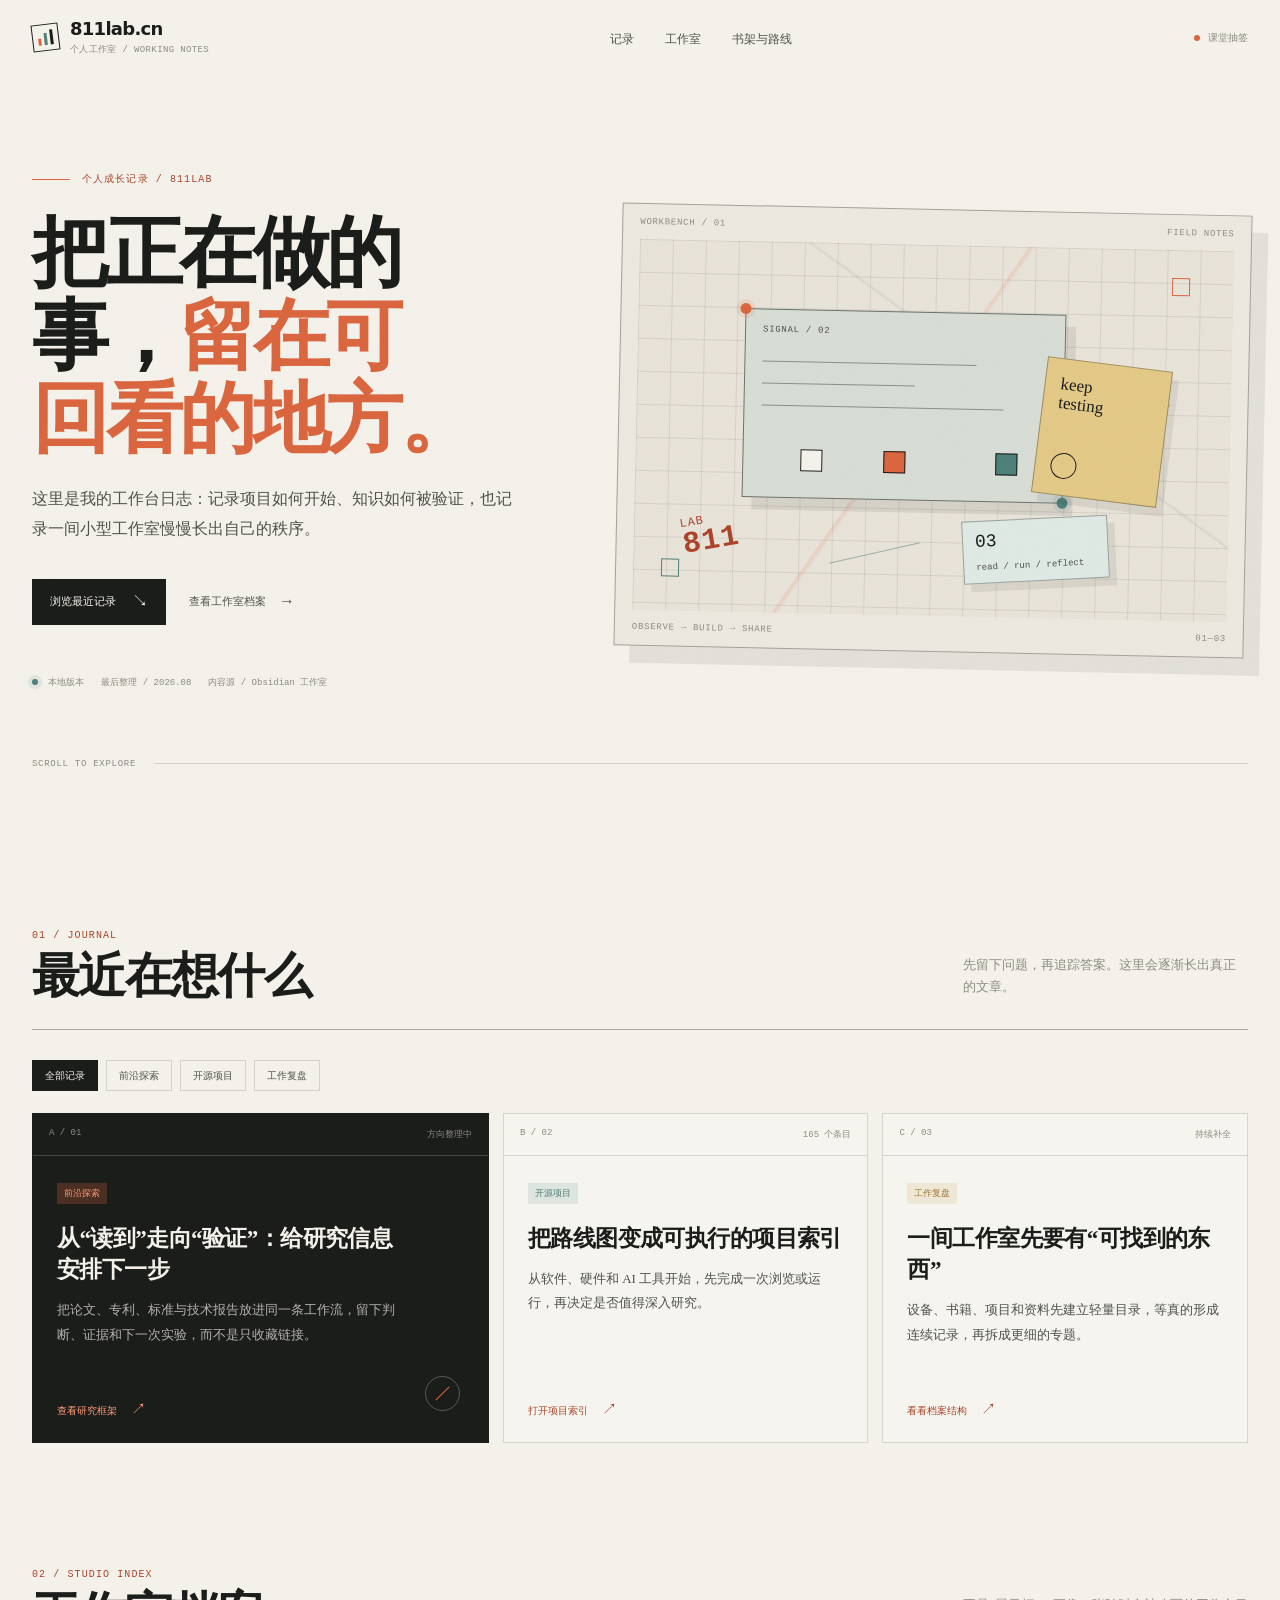
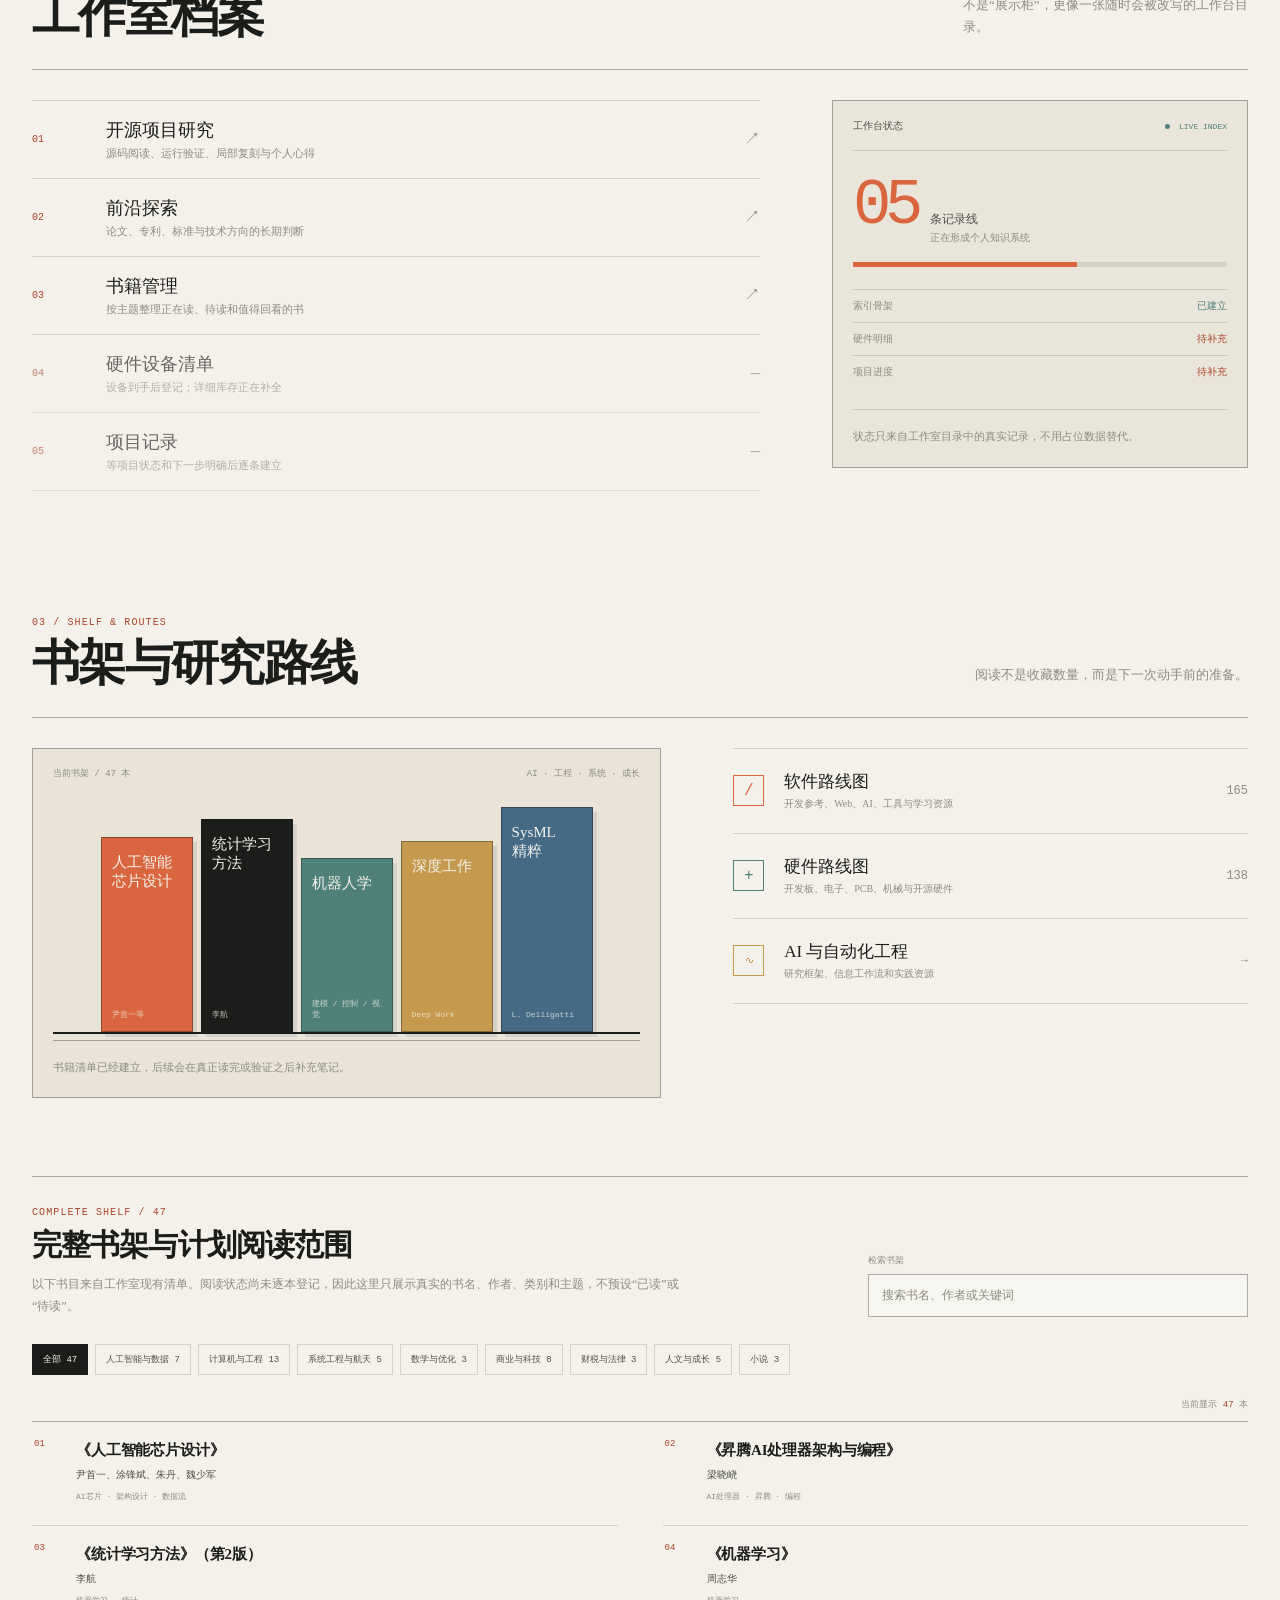
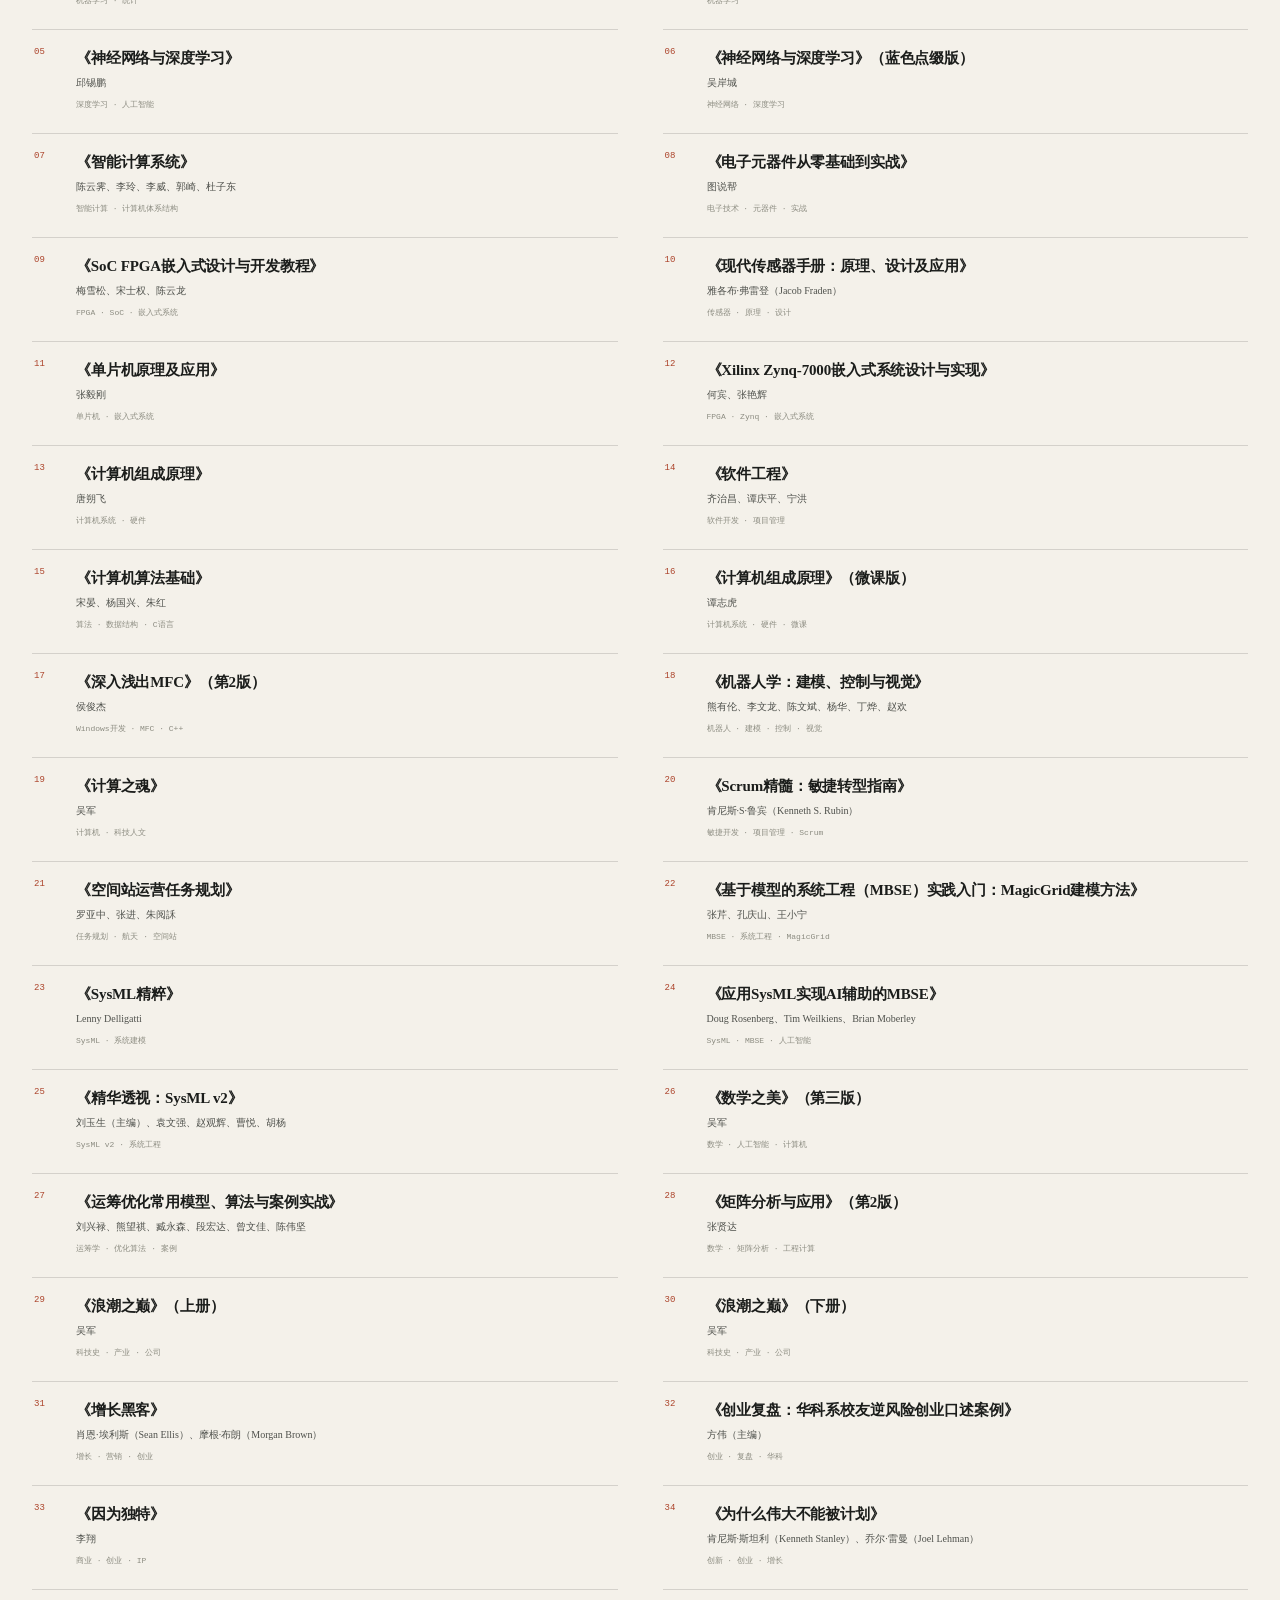
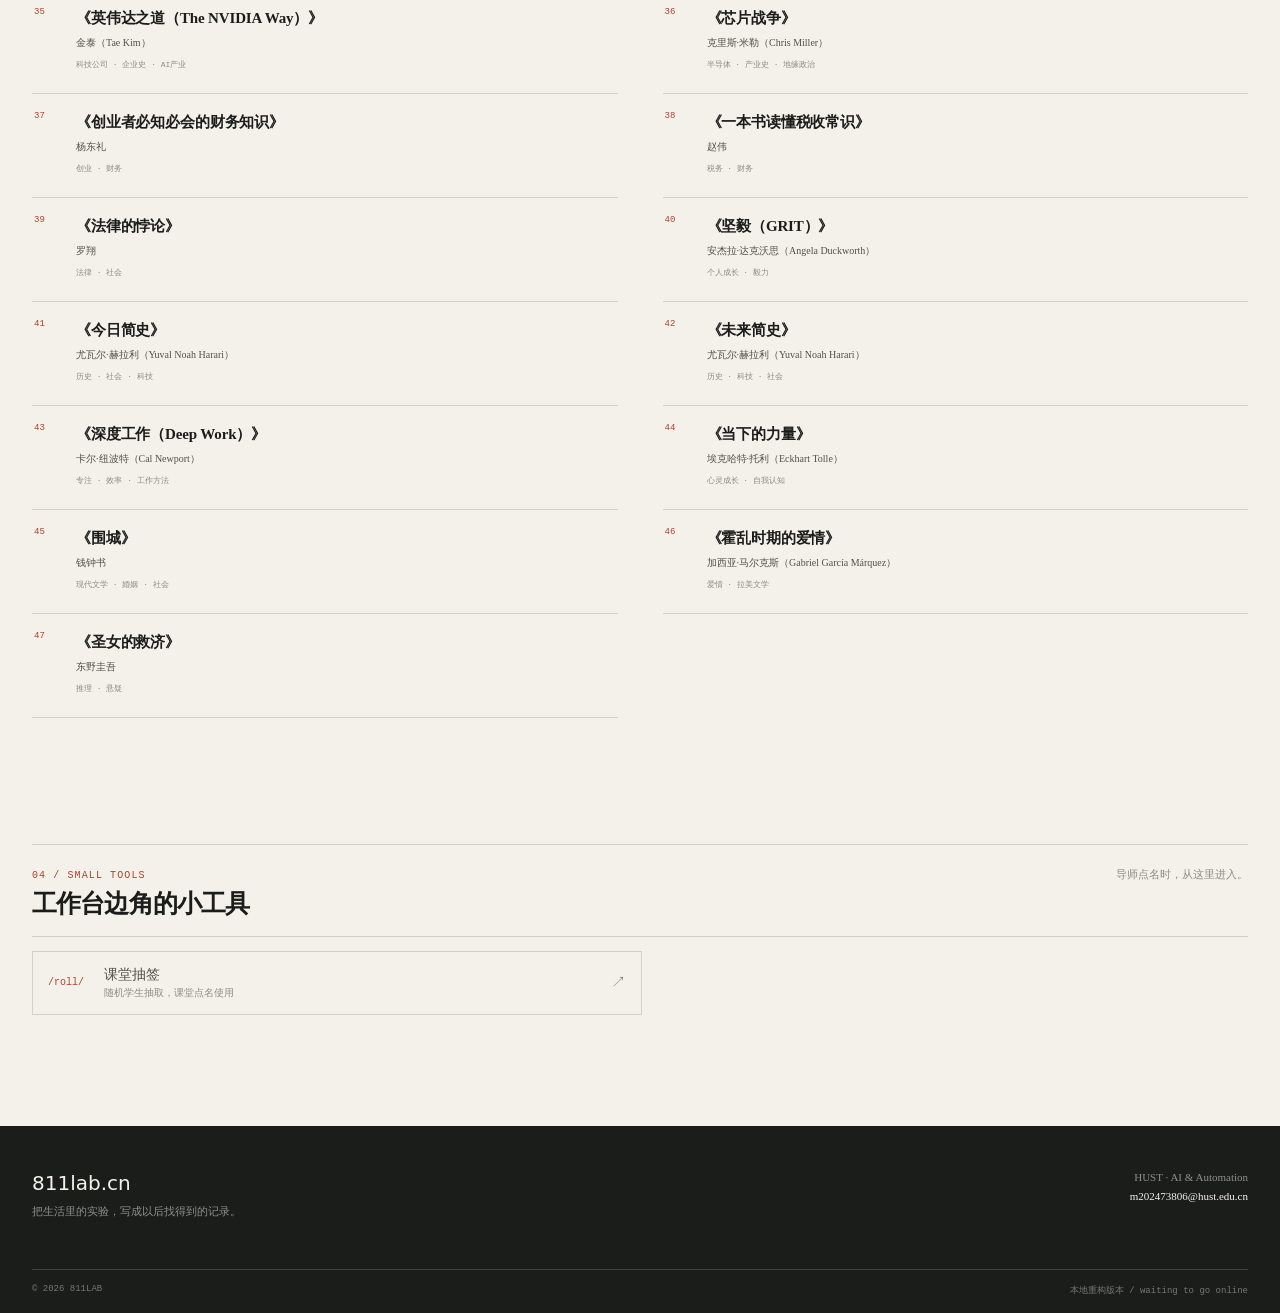
==== commit 6532fe44: "refactor: simplify site structure and expand bookshelf" ====
--- a/index.html
+++ b/index.html
@@ -7,7 +7,7 @@
     <title>811lab.cn · 工作台日志</title>
     <link rel="preconnect" href="https://miaoda.feishu.cn">
     <link rel="stylesheet" href="https://miaoda.feishu.cn/fonts/css2?family=DM+Mono:wght@400;500&family=Space+Grotesk:wght@400;500;600;700&family=Noto+Serif+SC:wght@500;600;700&display=swap">
-    <link rel="stylesheet" href="css/style.css">
+    <link rel="stylesheet" href="style.css">
 </head>
 <body>
     <a class="skip-link" href="#main-content">跳到主要内容</a>
@@ -23,7 +23,7 @@
                 <a href="#studio">工作室</a>
                 <a href="#library">书架与路线</a>
             </nav>
-            <a class="quiet-tool" href="#tools"><span class="tool-dot" aria-hidden="true"></span>抽签工具</a>
+            <a class="quiet-tool" href="roll/"><span class="tool-dot" aria-hidden="true"></span>课堂抽签</a>
         </div>
     </header>
 
@@ -215,6 +215,82 @@
                     </a>
                 </div>
             </div>
+
+            <div class="book-catalog-wrap">
+                <div class="catalog-header">
+                    <div class="catalog-title">
+                        <p class="kicker">COMPLETE SHELF / 47</p>
+                        <h3>完整书架与计划阅读范围</h3>
+                        <p>以下书目来自工作室现有清单。阅读状态尚未逐本登记，因此这里只展示真实的书名、作者、类别和主题，不预设“已读”或“待读”。</p>
+                    </div>
+                    <label class="catalog-search">
+                        <span>检索书架</span>
+                        <input type="search" placeholder="搜索书名、作者或关键词" data-book-search autocomplete="off">
+                    </label>
+                </div>
+                <div class="catalog-filter-row" aria-label="书籍分类筛选">
+                    <button class="catalog-filter is-active" type="button" data-book-filter="all">全部 47</button>
+                    <button class="catalog-filter" type="button" data-book-filter="人工智能与数据">人工智能与数据 7</button>
+                    <button class="catalog-filter" type="button" data-book-filter="计算机与工程">计算机与工程 13</button>
+                    <button class="catalog-filter" type="button" data-book-filter="系统工程与航天">系统工程与航天 5</button>
+                    <button class="catalog-filter" type="button" data-book-filter="数学与优化">数学与优化 3</button>
+                    <button class="catalog-filter" type="button" data-book-filter="商业与科技">商业与科技 8</button>
+                    <button class="catalog-filter" type="button" data-book-filter="财税与法律">财税与法律 3</button>
+                    <button class="catalog-filter" type="button" data-book-filter="人文与成长">人文与成长 5</button>
+                    <button class="catalog-filter" type="button" data-book-filter="小说">小说 3</button>
+                </div>
+                <div class="catalog-status">当前显示 <strong data-book-visible-count>47</strong> 本</div>
+                <ol class="book-catalog" data-book-catalog>
+                    <li class="book-entry" data-book-category="人工智能与数据" data-book-search="人工智能芯片设计 尹首一 涂锋斌 朱丹 魏少军 AI芯片 架构设计 数据流"><span class="book-entry-index">01</span><div><h4>《人工智能芯片设计》</h4><p>尹首一、涂锋斌、朱丹、魏少军</p></div><span class="book-entry-meta">AI芯片 · 架构设计 · 数据流</span></li>
+                    <li class="book-entry" data-book-category="人工智能与数据" data-book-search="昇腾AI处理器架构与编程 梁晓峣 AI处理器 昇腾 编程"><span class="book-entry-index">02</span><div><h4>《昇腾AI处理器架构与编程》</h4><p>梁晓峣</p></div><span class="book-entry-meta">AI处理器 · 昇腾 · 编程</span></li>
+                    <li class="book-entry" data-book-category="人工智能与数据" data-book-search="统计学习方法 第2版 李航 机器学习 统计"><span class="book-entry-index">03</span><div><h4>《统计学习方法》（第2版）</h4><p>李航</p></div><span class="book-entry-meta">机器学习 · 统计</span></li>
+                    <li class="book-entry" data-book-category="人工智能与数据" data-book-search="机器学习 周志华"><span class="book-entry-index">04</span><div><h4>《机器学习》</h4><p>周志华</p></div><span class="book-entry-meta">机器学习</span></li>
+                    <li class="book-entry" data-book-category="人工智能与数据" data-book-search="神经网络与深度学习 邱锡鹏 深度学习 人工智能"><span class="book-entry-index">05</span><div><h4>《神经网络与深度学习》</h4><p>邱锡鹏</p></div><span class="book-entry-meta">深度学习 · 人工智能</span></li>
+                    <li class="book-entry" data-book-category="人工智能与数据" data-book-search="神经网络与深度学习 蓝色点缀版 吴岸城 神经网络 深度学习"><span class="book-entry-index">06</span><div><h4>《神经网络与深度学习》（蓝色点缀版）</h4><p>吴岸城</p></div><span class="book-entry-meta">神经网络 · 深度学习</span></li>
+                    <li class="book-entry" data-book-category="人工智能与数据" data-book-search="智能计算系统 陈云霁 李玲 李威 郭崎 杜子东 人工智能 计算机体系结构"><span class="book-entry-index">07</span><div><h4>《智能计算系统》</h4><p>陈云霁、李玲、李威、郭崎、杜子东</p></div><span class="book-entry-meta">智能计算 · 计算机体系结构</span></li>
+                    <li class="book-entry" data-book-category="计算机与工程" data-book-search="电子元器件从零基础到实战 图说帮 电子技术 元器件 实战"><span class="book-entry-index">08</span><div><h4>《电子元器件从零基础到实战》</h4><p>图说帮</p></div><span class="book-entry-meta">电子技术 · 元器件 · 实战</span></li>
+                    <li class="book-entry" data-book-category="计算机与工程" data-book-search="SoC FPGA嵌入式设计与开发教程 梅雪松 宋士权 陈云龙 FPGA SoC 嵌入式系统"><span class="book-entry-index">09</span><div><h4>《SoC FPGA嵌入式设计与开发教程》</h4><p>梅雪松、宋士权、陈云龙</p></div><span class="book-entry-meta">FPGA · SoC · 嵌入式系统</span></li>
+                    <li class="book-entry" data-book-category="计算机与工程" data-book-search="现代传感器手册 原理 设计及应用 雅各布 弗雷登 Jacob Fraden 传感器"><span class="book-entry-index">10</span><div><h4>《现代传感器手册：原理、设计及应用》</h4><p>雅各布·弗雷登（Jacob Fraden）</p></div><span class="book-entry-meta">传感器 · 原理 · 设计</span></li>
+                    <li class="book-entry" data-book-category="计算机与工程" data-book-search="单片机原理及应用 张毅刚 单片机 嵌入式系统"><span class="book-entry-index">11</span><div><h4>《单片机原理及应用》</h4><p>张毅刚</p></div><span class="book-entry-meta">单片机 · 嵌入式系统</span></li>
+                    <li class="book-entry" data-book-category="计算机与工程" data-book-search="Xilinx Zynq-7000嵌入式系统设计与实现 何宾 张艳辉 FPGA Zynq"><span class="book-entry-index">12</span><div><h4>《Xilinx Zynq-7000嵌入式系统设计与实现》</h4><p>何宾、张艳辉</p></div><span class="book-entry-meta">FPGA · Zynq · 嵌入式系统</span></li>
+                    <li class="book-entry" data-book-category="计算机与工程" data-book-search="计算机组成原理 唐朔飞 计算机系统 硬件"><span class="book-entry-index">13</span><div><h4>《计算机组成原理》</h4><p>唐朔飞</p></div><span class="book-entry-meta">计算机系统 · 硬件</span></li>
+                    <li class="book-entry" data-book-category="计算机与工程" data-book-search="软件工程 齐治昌 谭庆平 宁洪 软件开发 项目管理"><span class="book-entry-index">14</span><div><h4>《软件工程》</h4><p>齐治昌、谭庆平、宁洪</p></div><span class="book-entry-meta">软件开发 · 项目管理</span></li>
+                    <li class="book-entry" data-book-category="计算机与工程" data-book-search="计算机算法基础 宋晏 杨国兴 朱红 算法 数据结构 C语言"><span class="book-entry-index">15</span><div><h4>《计算机算法基础》</h4><p>宋晏、杨国兴、朱红</p></div><span class="book-entry-meta">算法 · 数据结构 · C语言</span></li>
+                    <li class="book-entry" data-book-category="计算机与工程" data-book-search="计算机组成原理 微课版 谭志虎 计算机系统 硬件"><span class="book-entry-index">16</span><div><h4>《计算机组成原理》（微课版）</h4><p>谭志虎</p></div><span class="book-entry-meta">计算机系统 · 硬件 · 微课</span></li>
+                    <li class="book-entry" data-book-category="计算机与工程" data-book-search="深入浅出MFC 第2版 侯俊杰 Windows开发 MFC C++"><span class="book-entry-index">17</span><div><h4>《深入浅出MFC》（第2版）</h4><p>侯俊杰</p></div><span class="book-entry-meta">Windows开发 · MFC · C++</span></li>
+                    <li class="book-entry" data-book-category="计算机与工程" data-book-search="机器人学 建模 控制与视觉 熊有伦 李文龙 陈文斌 杨华 丁烨 赵欢 计算机视觉"><span class="book-entry-index">18</span><div><h4>《机器人学：建模、控制与视觉》</h4><p>熊有伦、李文龙、陈文斌、杨华、丁烨、赵欢</p></div><span class="book-entry-meta">机器人 · 建模 · 控制 · 视觉</span></li>
+                    <li class="book-entry" data-book-category="计算机与工程" data-book-search="计算之魂 吴军 计算机 科技人文"><span class="book-entry-index">19</span><div><h4>《计算之魂》</h4><p>吴军</p></div><span class="book-entry-meta">计算机 · 科技人文</span></li>
+                    <li class="book-entry" data-book-category="计算机与工程" data-book-search="Scrum精髓 敏捷转型指南 肯尼斯 鲁宾 Kenneth Rubin 敏捷开发 项目管理"><span class="book-entry-index">20</span><div><h4>《Scrum精髓：敏捷转型指南》</h4><p>肯尼斯·S·鲁宾（Kenneth S. Rubin）</p></div><span class="book-entry-meta">敏捷开发 · 项目管理 · Scrum</span></li>
+                    <li class="book-entry" data-book-category="系统工程与航天" data-book-search="空间站运营任务规划 罗亚中 张进 朱阅訸 任务规划 航天 空间站"><span class="book-entry-index">21</span><div><h4>《空间站运营任务规划》</h4><p>罗亚中、张进、朱阅訸</p></div><span class="book-entry-meta">任务规划 · 航天 · 空间站</span></li>
+                    <li class="book-entry" data-book-category="系统工程与航天" data-book-search="基于模型的系统工程 MBSE 实践入门 MagicGrid建模方法 张芹 孔庆山 王小宁"><span class="book-entry-index">22</span><div><h4>《基于模型的系统工程（MBSE）实践入门：MagicGrid建模方法》</h4><p>张芹、孔庆山、王小宁</p></div><span class="book-entry-meta">MBSE · 系统工程 · MagicGrid</span></li>
+                    <li class="book-entry" data-book-category="系统工程与航天" data-book-search="SysML精粹 Lenny Delligatti 系统建模"><span class="book-entry-index">23</span><div><h4>《SysML精粹》</h4><p>Lenny Delligatti</p></div><span class="book-entry-meta">SysML · 系统建模</span></li>
+                    <li class="book-entry" data-book-category="系统工程与航天" data-book-search="应用SysML实现AI辅助的MBSE Doug Rosenberg Tim Weilkiens Brian Moberley 人工智能"><span class="book-entry-index">24</span><div><h4>《应用SysML实现AI辅助的MBSE》</h4><p>Doug Rosenberg、Tim Weilkiens、Brian Moberley</p></div><span class="book-entry-meta">SysML · MBSE · 人工智能</span></li>
+                    <li class="book-entry" data-book-category="系统工程与航天" data-book-search="精华透视 SysML v2 刘玉生 袁文强 赵观辉 曹悦 胡杨 系统工程"><span class="book-entry-index">25</span><div><h4>《精华透视：SysML v2》</h4><p>刘玉生（主编）、袁文强、赵观辉、曹悦、胡杨</p></div><span class="book-entry-meta">SysML v2 · 系统工程</span></li>
+                    <li class="book-entry" data-book-category="数学与优化" data-book-search="数学之美 第三版 吴军 数学 人工智能 计算机"><span class="book-entry-index">26</span><div><h4>《数学之美》（第三版）</h4><p>吴军</p></div><span class="book-entry-meta">数学 · 人工智能 · 计算机</span></li>
+                    <li class="book-entry" data-book-category="数学与优化" data-book-search="运筹优化常用模型 算法与案例实战 刘兴禄 熊望祺 臧永森 段宏达 曾文佳 陈伟坚"><span class="book-entry-index">27</span><div><h4>《运筹优化常用模型、算法与案例实战》</h4><p>刘兴禄、熊望祺、臧永森、段宏达、曾文佳、陈伟坚</p></div><span class="book-entry-meta">运筹学 · 优化算法 · 案例</span></li>
+                    <li class="book-entry" data-book-category="数学与优化" data-book-search="矩阵分析与应用 第2版 张贤达 数学 矩阵分析 工程计算"><span class="book-entry-index">28</span><div><h4>《矩阵分析与应用》（第2版）</h4><p>张贤达</p></div><span class="book-entry-meta">数学 · 矩阵分析 · 工程计算</span></li>
+                    <li class="book-entry" data-book-category="商业与科技" data-book-search="浪潮之巅 上册 吴军 科技史 产业 公司"><span class="book-entry-index">29</span><div><h4>《浪潮之巅》（上册）</h4><p>吴军</p></div><span class="book-entry-meta">科技史 · 产业 · 公司</span></li>
+                    <li class="book-entry" data-book-category="商业与科技" data-book-search="浪潮之巅 下册 吴军 科技史 产业 公司"><span class="book-entry-index">30</span><div><h4>《浪潮之巅》（下册）</h4><p>吴军</p></div><span class="book-entry-meta">科技史 · 产业 · 公司</span></li>
+                    <li class="book-entry" data-book-category="商业与科技" data-book-search="增长黑客 肖恩 埃利斯 Sean Ellis 摩根 布朗 Morgan Brown 增长 营销 创业"><span class="book-entry-index">31</span><div><h4>《增长黑客》</h4><p>肖恩·埃利斯（Sean Ellis）、摩根·布朗（Morgan Brown）</p></div><span class="book-entry-meta">增长 · 营销 · 创业</span></li>
+                    <li class="book-entry" data-book-category="商业与科技" data-book-search="创业复盘 华科系校友逆风险创业口述案例 方伟 创业 复盘 华科"><span class="book-entry-index">32</span><div><h4>《创业复盘：华科系校友逆风险创业口述案例》</h4><p>方伟（主编）</p></div><span class="book-entry-meta">创业 · 复盘 · 华科</span></li>
+                    <li class="book-entry" data-book-category="商业与科技" data-book-search="因为独特 李翔 商业 创业 IP"><span class="book-entry-index">33</span><div><h4>《因为独特》</h4><p>李翔</p></div><span class="book-entry-meta">商业 · 创业 · IP</span></li>
+                    <li class="book-entry" data-book-category="商业与科技" data-book-search="为什么伟大不能被计划 肯尼斯 斯坦利 Kenneth Stanley 乔尔 雷曼 Joel Lehman 创新 创业 增长"><span class="book-entry-index">34</span><div><h4>《为什么伟大不能被计划》</h4><p>肯尼斯·斯坦利（Kenneth Stanley）、乔尔·雷曼（Joel Lehman）</p></div><span class="book-entry-meta">创新 · 创业 · 增长</span></li>
+                    <li class="book-entry" data-book-category="商业与科技" data-book-search="英伟达之道 The NVIDIA Way 金泰 Tae Kim 科技公司 企业史 AI产业"><span class="book-entry-index">35</span><div><h4>《英伟达之道（The NVIDIA Way）》</h4><p>金泰（Tae Kim）</p></div><span class="book-entry-meta">科技公司 · 企业史 · AI产业</span></li>
+                    <li class="book-entry" data-book-category="商业与科技" data-book-search="芯片战争 克里斯 米勒 Chris Miller 半导体 产业史 地缘政治"><span class="book-entry-index">36</span><div><h4>《芯片战争》</h4><p>克里斯·米勒（Chris Miller）</p></div><span class="book-entry-meta">半导体 · 产业史 · 地缘政治</span></li>
+                    <li class="book-entry" data-book-category="财税与法律" data-book-search="创业者必知必会的财务知识 杨东礼 创业 财务"><span class="book-entry-index">37</span><div><h4>《创业者必知必会的财务知识》</h4><p>杨东礼</p></div><span class="book-entry-meta">创业 · 财务</span></li>
+                    <li class="book-entry" data-book-category="财税与法律" data-book-search="一本书读懂税收常识 赵伟 税务 财务"><span class="book-entry-index">38</span><div><h4>《一本书读懂税收常识》</h4><p>赵伟</p></div><span class="book-entry-meta">税务 · 财务</span></li>
+                    <li class="book-entry" data-book-category="财税与法律" data-book-search="法律的悖论 罗翔 法律 社会"><span class="book-entry-index">39</span><div><h4>《法律的悖论》</h4><p>罗翔</p></div><span class="book-entry-meta">法律 · 社会</span></li>
+                    <li class="book-entry" data-book-category="人文与成长" data-book-search="坚毅 GRIT 安杰拉 达克沃思 Angela Duckworth 个人成长 毅力"><span class="book-entry-index">40</span><div><h4>《坚毅（GRIT）》</h4><p>安杰拉·达克沃思（Angela Duckworth）</p></div><span class="book-entry-meta">个人成长 · 毅力</span></li>
+                    <li class="book-entry" data-book-category="人文与成长" data-book-search="今日简史 尤瓦尔 赫拉利 Yuval Noah Harari 历史 社会 科技"><span class="book-entry-index">41</span><div><h4>《今日简史》</h4><p>尤瓦尔·赫拉利（Yuval Noah Harari）</p></div><span class="book-entry-meta">历史 · 社会 · 科技</span></li>
+                    <li class="book-entry" data-book-category="人文与成长" data-book-search="未来简史 尤瓦尔 赫拉利 Yuval Noah Harari 历史 科技 社会"><span class="book-entry-index">42</span><div><h4>《未来简史》</h4><p>尤瓦尔·赫拉利（Yuval Noah Harari）</p></div><span class="book-entry-meta">历史 · 科技 · 社会</span></li>
+                    <li class="book-entry" data-book-category="人文与成长" data-book-search="深度工作 Deep Work 卡尔 纽波特 Cal Newport 专注 效率 工作方法"><span class="book-entry-index">43</span><div><h4>《深度工作（Deep Work）》</h4><p>卡尔·纽波特（Cal Newport）</p></div><span class="book-entry-meta">专注 · 效率 · 工作方法</span></li>
+                    <li class="book-entry" data-book-category="人文与成长" data-book-search="当下的力量 埃克哈特 托利 Eckhart Tolle 心灵成长 自我认知"><span class="book-entry-index">44</span><div><h4>《当下的力量》</h4><p>埃克哈特·托利（Eckhart Tolle）</p></div><span class="book-entry-meta">心灵成长 · 自我认知</span></li>
+                    <li class="book-entry" data-book-category="小说" data-book-search="围城 钱钟书 现代文学 婚姻 社会"><span class="book-entry-index">45</span><div><h4>《围城》</h4><p>钱钟书</p></div><span class="book-entry-meta">现代文学 · 婚姻 · 社会</span></li>
+                    <li class="book-entry" data-book-category="小说" data-book-search="霍乱时期的爱情 加西亚 马尔克斯 Gabriel García Márquez 爱情 拉美文学"><span class="book-entry-index">46</span><div><h4>《霍乱时期的爱情》</h4><p>加西亚·马尔克斯（Gabriel García Márquez）</p></div><span class="book-entry-meta">爱情 · 拉美文学</span></li>
+                    <li class="book-entry" data-book-category="小说" data-book-search="圣女的救济 东野圭吾 推理 悬疑"><span class="book-entry-index">47</span><div><h4>《圣女的救济》</h4><p>东野圭吾</p></div><span class="book-entry-meta">推理 · 悬疑</span></li>
+                </ol>
+                <p class="catalog-empty" data-book-empty hidden>没有匹配的书籍，试试更短的关键词或切换分类。</p>
+            </div>
         </section>
 
         <section class="section tools-section" id="tools" data-section>
@@ -225,9 +301,8 @@
                 </div>
                 <p>导师点名时，从这里进入。</p>
             </div>
-            <div class="tool-links">
-                <a href="draw_student/standalone.html" class="tool-link"><span class="tool-link-mark">01</span><span><strong>课堂抽签</strong><small>随机学生抽取</small></span><span>↗</span></a>
-                <a href="draw_food/index.html" class="tool-link"><span class="tool-link-mark">02</span><span><strong>今天吃什么</strong><small>随机决定转盘</small></span><span>↗</span></a>
+            <div class="tool-links tool-links-single">
+                <a href="roll/" class="tool-link"><span class="tool-link-mark">/roll/</span><span><strong>课堂抽签</strong><small>随机学生抽取，课堂点名使用</small></span><span>↗</span></a>
             </div>
         </section>
     </main>
@@ -240,6 +315,6 @@
         <div class="footer-bottom"><span>© 2026 811LAB</span><span>本地重构版本 / waiting to go online</span></div>
     </footer>
 
-    <script src="js/main.js"></script>
+    <script src="main.js"></script>
 </body>
 </html>
--- a/style.css
+++ b/style.css
@@ -0,0 +1,134 @@
+@charset "UTF-8";
+
+:root {
+    --paper: #f4f1ea;
+    --paper-deep: #eae5da;
+    --ink: #1b1d1b;
+    --ink-soft: #4f514c;
+    --muted: #8c8c81;
+    --line: rgba(27, 29, 27, .15);
+    --line-strong: rgba(27, 29, 27, .34);
+    --orange: #da663f;
+    --orange-dark: #ac442b;
+    --teal: #4e8179;
+    --blue: #446a86;
+    --gold: #c59a4e;
+    --max: 1240px;
+    --display: "Space Grotesk", "Noto Sans SC", system-ui, sans-serif;
+    --body: "Noto Serif SC", "Songti SC", serif;
+    --mono: "DM Mono", "SFMono-Regular", Consolas, monospace;
+}
+
+* { box-sizing: border-box; }
+html { scroll-behavior: smooth; }
+body { margin: 0; background: var(--paper); color: var(--ink); font-family: var(--display); line-height: 1.6; }
+body::before { content: ""; position: fixed; inset: 0; pointer-events: none; z-index: 10; opacity: .16; background-image: url("data:image/svg+xml,%3Csvg viewBox='0 0 160 160' xmlns='http://www.w3.org/2000/svg'%3E%3Cfilter id='n'%3E%3CfeTurbulence type='fractalNoise' baseFrequency='.85' numOctaves='3' stitchTiles='stitch'/%3E%3C/filter%3E%3Crect width='100%25' height='100%25' filter='url(%23n)' opacity='.11'/%3E%3C/svg%3E"); mix-blend-mode: multiply; }
+a { color: inherit; }
+.skip-link { position: fixed; left: 16px; top: -80px; z-index: 50; padding: 10px 14px; background: var(--ink); color: var(--paper); font: 12px var(--mono); text-decoration: none; }
+.skip-link:focus { top: 16px; }
+
+.site-header { position: sticky; top: 0; z-index: 20; border-bottom: 1px solid transparent; background: rgba(244, 241, 234, .9); backdrop-filter: blur(16px); transition: border-color .25s ease, box-shadow .25s ease; }
+.site-header.is-scrolled { border-bottom-color: var(--line); box-shadow: 0 5px 18px rgba(27,29,27,.04); }
+.header-inner { width: min(var(--max), calc(100% - 64px)); min-height: 76px; margin: 0 auto; display: flex; align-items: center; justify-content: space-between; gap: 30px; }
+.brand { display: inline-flex; align-items: center; gap: 11px; text-decoration: none; }
+.brand-mark { width: 27px; height: 27px; display: grid; grid-template-columns: repeat(3, 1fr); align-items: end; gap: 3px; padding: 5px; border: 1.5px solid var(--ink); transform: rotate(-7deg); }
+.brand-mark span { background: var(--orange); display: block; height: 50%; }
+.brand-mark span:nth-child(2) { height: 78%; background: var(--teal); }
+.brand-mark span:nth-child(3) { height: 100%; background: var(--ink); }
+.brand-text { display: flex; flex-direction: column; line-height: 1.05; }
+.brand-text strong { font-size: 18px; letter-spacing: -.04em; }
+.brand-text small { margin-top: 5px; color: var(--muted); font: 9px var(--mono); letter-spacing: .04em; text-transform: uppercase; }
+.main-nav { display: flex; align-items: center; gap: 31px; }
+.main-nav a { position: relative; padding: 28px 0 25px; color: var(--ink-soft); font-size: 12px; text-decoration: none; }
+.main-nav a::after { content: ""; position: absolute; left: 0; right: 0; bottom: -1px; height: 2px; background: var(--orange); transform: scaleX(0); transform-origin: left; transition: transform .2s ease; }
+.main-nav a:hover, .main-nav a.is-active { color: var(--ink); }
+.main-nav a.is-active::after, .main-nav a:hover::after { transform: scaleX(1); }
+.quiet-tool { display: inline-flex; align-items: center; gap: 8px; color: var(--muted); font: 10px var(--mono); text-decoration: none; }
+.quiet-tool:hover { color: var(--orange-dark); }
+.tool-dot { width: 6px; height: 6px; border-radius: 50%; background: var(--orange); }
+
+.hero { position: relative; overflow: hidden; min-height: 630px; padding: 95px 0 35px; }
+.hero-inner { width: min(var(--max), calc(100% - 64px)); margin: 0 auto; display: grid; grid-template-columns: minmax(0, .9fr) minmax(480px, 1.1fr); gap: 70px; align-items: center; }
+.eyebrow, .kicker { margin: 0; color: var(--orange-dark); font: 10px var(--mono); letter-spacing: .11em; text-transform: uppercase; }
+.eyebrow { display: flex; align-items: center; gap: 12px; }
+.eyebrow-line { width: 38px; height: 1px; background: var(--orange); }
+.hero h1 { max-width: 610px; margin: 27px 0 22px; font-family: var(--body); font-size: clamp(48px, 6vw, 78px); font-weight: 600; line-height: 1.08; letter-spacing: -.045em; text-wrap: balance; }
+.hero h1 em { color: var(--orange); font-style: normal; }
+.hero-intro { max-width: 490px; margin: 0; color: var(--ink-soft); font: 16px/1.9 var(--body); text-wrap: pretty; }
+.hero-actions { display: flex; gap: 22px; align-items: center; margin-top: 34px; }
+.button { display: inline-flex; align-items: center; gap: 16px; min-height: 46px; padding: 0 17px; border: 1px solid var(--ink); font-size: 11px; text-decoration: none; transition: background .2s ease, color .2s ease, transform .2s ease; }
+.button span { font: 16px var(--mono); }
+.button-primary { background: var(--ink); color: var(--paper); }
+.button-primary:hover { background: var(--orange); border-color: var(--orange); transform: translateY(-2px); }
+.button-quiet { border-color: transparent; padding-left: 0; color: var(--ink-soft); }
+.button-quiet:hover { color: var(--orange-dark); }
+.hero-meta { display: flex; flex-wrap: wrap; gap: 17px; margin-top: 51px; color: var(--muted); font: 9px var(--mono); }
+.status-pulse { display: inline-block; width: 6px; height: 6px; margin-right: 5px; border-radius: 50%; background: var(--teal); box-shadow: 0 0 0 4px rgba(78,129,121,.12); }
+
+.hero-visual { position: relative; min-height: 435px; padding: 13px 17px; border: 1px solid var(--line-strong); background: #ece8df; transform: rotate(1.2deg); box-shadow: 16px 17px 0 rgba(27,29,27,.08); }
+.visual-topline, .visual-footline { display: flex; justify-content: space-between; color: var(--muted); font: 9px var(--mono); letter-spacing: .08em; }
+.workbench-grid { position: relative; min-height: 371px; margin-top: 12px; overflow: hidden; background-color: #e8e3d8; background-image: linear-gradient(rgba(27,29,27,.09) 1px, transparent 1px), linear-gradient(90deg, rgba(27,29,27,.09) 1px, transparent 1px); background-size: 33px 33px; }
+.workbench-grid::before { content: ""; position: absolute; inset: 0; background: linear-gradient(124deg, transparent 46%, rgba(218,102,63,.16) 46.3%, transparent 47%), linear-gradient(35deg, transparent 62%, rgba(78,129,121,.12) 62.2%, transparent 62.7%); }
+.grid-cross { position: absolute; width: 18px; height: 18px; border: 1px solid var(--orange); }
+.cross-a { top: 28px; right: 43px; }
+.cross-b { left: 28px; bottom: 34px; border-color: var(--teal); }
+.trace { position: absolute; height: 1px; background: var(--ink); opacity: .5; transform-origin: left; }
+.trace-a { width: 120px; top: 88px; left: 19%; transform: rotate(27deg); }
+.trace-b { width: 165px; top: 242px; right: 6%; transform: rotate(-32deg); background: var(--orange); }
+.trace-c { width: 93px; bottom: 50px; left: 33%; transform: rotate(-14deg); background: var(--teal); }
+.board { position: absolute; left: 18%; top: 18%; width: 54%; height: 51%; border: 1px solid rgba(27,29,27,.55); background: #d7ddd5; box-shadow: 10px 12px 0 rgba(27,29,27,.09); }
+.board::before, .board::after { content: ""; position: absolute; width: 11px; height: 11px; border-radius: 50%; background: var(--orange); box-shadow: 0 0 0 4px rgba(218,102,63,.12); }
+.board::before { top: -6px; left: -6px; }.board::after { right: -6px; bottom: -6px; background: var(--teal); box-shadow: 0 0 0 4px rgba(78,129,121,.12); }
+.board-label { position: absolute; top: 15px; left: 17px; color: var(--ink-soft); font: 9px var(--mono); letter-spacing: .08em; }
+.board-line { position: absolute; left: 17px; height: 1px; background: var(--ink); opacity: .4; }
+.line-one { top: 51px; width: 67%; }.line-two { top: 73px; width: 48%; }.line-three { top: 95px; width: 76%; }
+.board-chip { position: absolute; width: 22px; height: 22px; border: 1px solid var(--ink); background: var(--paper); }.chip-one { bottom: 26px; left: 18%; }.chip-two { bottom: 26px; left: 44%; background: var(--orange); }.chip-three { bottom: 26px; right: 14%; background: var(--teal); }
+.note { position: absolute; display: flex; flex-direction: column; justify-content: space-between; border: 1px solid rgba(27,29,27,.35); box-shadow: 7px 8px 0 rgba(27,29,27,.08); }
+.note-main { right: 11%; top: 31%; width: 126px; height: 137px; padding: 16px 15px; background: #e3c987; transform: rotate(6deg); font: 17px/1.1 var(--body); }
+.note-main i { width: 26px; height: 26px; border: 1px solid var(--ink); border-radius: 50%; }
+.note-side { right: 20%; bottom: 10%; width: 146px; height: 63px; padding: 10px 12px; background: #dfe9e3; transform: rotate(-4deg); }.note-side span { font: 18px var(--mono); }.note-side small { color: var(--ink-soft); font: 9px var(--mono); }
+.visual-stamp { position: absolute; left: 8%; bottom: 15%; color: var(--orange-dark); font: 12px/1 var(--mono); letter-spacing: .08em; transform: rotate(-11deg); }.visual-stamp strong { font-size: 30px; }
+.visual-footline { margin-top: 12px; }
+.hero-rule { width: min(var(--max), calc(100% - 64px)); margin: 70px auto 0; display: flex; align-items: center; gap: 18px; color: var(--muted); font: 9px var(--mono); letter-spacing: .08em; }.hero-rule span:last-child { flex: 1; height: 1px; background: var(--line); }
+
+.section { width: min(var(--max), calc(100% - 64px)); margin: 0 auto; padding: 126px 0 0; scroll-margin-top: 84px; }
+.section-heading { display: flex; align-items: end; justify-content: space-between; gap: 30px; padding-bottom: 27px; border-bottom: 1px solid var(--line-strong); }
+.section-heading h2, .tools-heading h2 { margin: 9px 0 0; font-family: var(--body); font-size: clamp(32px, 4vw, 48px); font-weight: 600; line-height: 1.1; letter-spacing: -.035em; }.section-note { max-width: 285px; margin: 0 0 4px; color: var(--muted); font: 13px/1.7 var(--body); }
+.filter-row { display: flex; flex-wrap: wrap; gap: 8px; margin: 30px 0 22px; }.filter-button { min-height: 31px; padding: 0 12px; border: 1px solid var(--line); background: transparent; color: var(--ink-soft); cursor: pointer; font: 10px var(--mono); transition: color .2s ease, background .2s ease, border-color .2s ease; }.filter-button:hover, .filter-button.is-active { border-color: var(--ink); background: var(--ink); color: var(--paper); }
+.journal-grid { display: grid; grid-template-columns: 1.25fr 1fr 1fr; gap: 14px; }.journal-card { position: relative; min-height: 330px; display: flex; flex-direction: column; overflow: hidden; border: 1px solid var(--line); background: rgba(255,255,255,.2); transition: transform .25s ease, border-color .25s ease, opacity .2s ease; }.journal-card:hover { border-color: var(--ink); transform: translateY(-4px); }.journal-card.is-hidden { display: none; }.journal-card-featured { background: var(--ink); color: var(--paper); }.card-topline { display: flex; justify-content: space-between; padding: 14px 16px; border-bottom: 1px solid var(--line); color: var(--muted); font: 9px var(--mono); }.journal-card-featured .card-topline { border-bottom-color: rgba(244,241,234,.2); }.card-body { display: flex; flex: 1; flex-direction: column; align-items: flex-start; padding: 27px 24px 23px; }.card-label { padding: 4px 7px; background: rgba(218,102,63,.13); color: var(--orange-dark); font: 9px var(--mono); }.journal-card-featured .card-label { background: rgba(218,102,63,.25); color: #ff9b78; }.card-label-teal { background: rgba(78,129,121,.14); color: var(--teal); }.card-label-gold { background: rgba(197,154,78,.15); color: #9e7531; }.journal-card h3 { max-width: 340px; margin: 19px 0 13px; font-family: var(--body); font-size: 23px; line-height: 1.35; font-weight: 600; letter-spacing: -.025em; }.journal-card p { max-width: 350px; margin: 0; color: var(--ink-soft); font: 13px/1.85 var(--body); }.journal-card-featured p { color: rgba(244,241,234,.7); }.text-link { margin-top: auto; padding-top: 24px; color: var(--orange-dark); font: 10px var(--mono); text-decoration: none; }.journal-card-featured .text-link { color: #ff9b78; }.text-link span { margin-left: 8px; font-size: 15px; }.card-mark { position: absolute; right: 28px; bottom: 31px; width: 35px; height: 35px; border: 1px solid rgba(255,255,255,.25); border-radius: 50%; }.card-mark::after { content: ""; position: absolute; left: 50%; top: 7px; bottom: 7px; width: 1px; background: var(--orange); transform: rotate(45deg); }.empty-note { padding: 15px 17px; border-left: 2px solid var(--orange); color: var(--muted); font: 12px var(--body); }
+
+.studio-layout { display: grid; grid-template-columns: 1.4fr .8fr; gap: 72px; padding-top: 30px; }.archive-list { border-top: 1px solid var(--line); }.archive-item { display: grid; grid-template-columns: 57px 1fr 25px; align-items: center; gap: 17px; min-height: 78px; border-bottom: 1px solid var(--line); text-decoration: none; transition: padding .2s ease, background .2s ease; }.archive-item:hover { padding: 0 12px; background: rgba(255,255,255,.28); }.archive-number { color: var(--orange-dark); font: 10px var(--mono); }.archive-content { display: flex; flex-direction: column; gap: 4px; }.archive-content strong { font: 18px var(--body); }.archive-content small { color: var(--muted); font: 11px var(--body); }.archive-arrow { color: var(--muted); font: 16px var(--mono); text-align: right; }.archive-item:hover .archive-arrow { color: var(--orange-dark); }.archive-item-muted { opacity: .65; }
+.status-panel { align-self: start; padding: 18px 20px 21px; border: 1px solid var(--line-strong); background: var(--paper-deep); }.panel-heading, .status-row { display: flex; justify-content: space-between; align-items: center; }.panel-heading { padding-bottom: 17px; border-bottom: 1px solid var(--line); color: var(--ink-soft); font: 10px var(--mono); }.panel-live { color: var(--teal); font-size: 8px; }.panel-live b { display: inline-block; width: 5px; height: 5px; margin-right: 4px; border-radius: 50%; background: var(--teal); }.status-main { display: flex; align-items: baseline; gap: 13px; padding: 27px 0 13px; }.status-big { color: var(--orange); font: 64px/.9 var(--mono); letter-spacing: -.1em; }.status-copy { color: var(--ink-soft); font: 12px/1.5 var(--body); }.status-copy small { color: var(--muted); font-size: 10px; }.status-bar { height: 5px; margin: 3px 0 22px; background: rgba(27,29,27,.1); }.status-bar span { display: block; height: 100%; background: var(--orange); }.status-row { padding: 9px 0; border-top: 1px solid var(--line); color: var(--muted); font: 10px var(--mono); }.status-row strong { color: var(--teal); font-weight: 500; }.status-row strong.is-pending { color: var(--orange-dark); }.panel-footnote { margin: 21px 0 0; padding-top: 17px; border-top: 1px solid var(--line); color: var(--muted); font: 11px/1.7 var(--body); }
+
+.library-layout { display: grid; grid-template-columns: 1.1fr .9fr; gap: 72px; padding-top: 30px; }.book-shelf { padding: 18px 20px 20px; border: 1px solid var(--line-strong); background: #e9e3d8; }.shelf-header { display: flex; justify-content: space-between; color: var(--muted); font: 9px var(--mono); }.book-stack { display: flex; align-items: end; justify-content: center; gap: 8px; min-height: 245px; padding: 27px 12px 0; }.book { position: relative; width: 19%; min-width: 65px; max-width: 92px; height: 172px; padding: 15px 10px 11px; display: flex; flex-direction: column; justify-content: space-between; border: 1px solid rgba(27,29,27,.4); box-shadow: 4px 5px 0 rgba(27,29,27,.09); color: var(--paper); font: 15px/1.25 var(--body); transition: transform .2s ease; }.book:hover { transform: translateY(-9px) rotate(-2deg); }.book small { color: rgba(244,241,234,.75); font: 8px var(--mono); line-height: 1.4; }.book-coral { height: 195px; background: var(--orange); }.book-ink { height: 213px; background: var(--ink); }.book-teal { height: 174px; background: var(--teal); }.book-gold { height: 191px; background: var(--gold); }.book-blue { height: 225px; background: var(--blue); }.shelf-line { height: 9px; border-top: 2px solid var(--ink); border-bottom: 1px solid var(--line-strong); }.shelf-caption { margin: 17px 0 0; color: var(--muted); font: 11px/1.7 var(--body); }.route-list { border-top: 1px solid var(--line); }.route-item { display: grid; grid-template-columns: 36px 1fr 35px; align-items: center; gap: 15px; min-height: 85px; border-bottom: 1px solid var(--line); text-decoration: none; }.route-item:hover strong { color: var(--orange-dark); }.route-icon { width: 31px; height: 31px; display: grid; place-items: center; border: 1px solid currentColor; font: 16px var(--mono); }.route-icon-orange { color: var(--orange); }.route-icon-teal { color: var(--teal); }.route-icon-gold { color: var(--gold); }.route-item strong { display: block; font: 17px var(--body); }.route-item small { display: block; margin-top: 4px; color: var(--muted); font: 10px var(--body); }.route-count { color: var(--muted); font: 12px var(--mono); text-align: right; }
+
+.book-catalog-wrap { margin-top: 78px; padding-top: 30px; border-top: 1px solid var(--line-strong); }
+.catalog-header { display: grid; grid-template-columns: 1fr minmax(260px, 380px); gap: 70px; align-items: end; }
+.catalog-title h3 { margin: 8px 0 11px; font: 600 30px/1.25 var(--body); letter-spacing: -.03em; }
+.catalog-title > p:last-child { max-width: 650px; margin: 0; color: var(--muted); font: 12px/1.8 var(--body); }
+.catalog-search { display: flex; flex-direction: column; gap: 7px; color: var(--muted); font: 9px var(--mono); }
+.catalog-search input { width: 100%; min-height: 43px; padding: 0 13px; border: 1px solid var(--line-strong); border-radius: 0; background: rgba(255,255,255,.25); color: var(--ink); font: 12px var(--body); outline: none; }
+.catalog-search input:focus { border-color: var(--orange); box-shadow: 0 0 0 2px rgba(218,102,63,.12); }
+.catalog-search input::placeholder { color: var(--muted); }
+.catalog-filter-row { display: flex; flex-wrap: wrap; gap: 7px; margin-top: 27px; }
+.catalog-filter { min-height: 31px; padding: 0 10px; border: 1px solid var(--line); background: transparent; color: var(--ink-soft); cursor: pointer; font: 9px var(--mono); transition: background .2s ease, color .2s ease, border-color .2s ease; }
+.catalog-filter:hover, .catalog-filter.is-active { border-color: var(--ink); background: var(--ink); color: var(--paper); }
+.catalog-status { margin-top: 23px; color: var(--muted); font: 9px var(--mono); text-align: right; }
+.catalog-status strong { color: var(--orange-dark); font-weight: 500; }
+.book-catalog { display: grid; grid-template-columns: repeat(2, minmax(0, 1fr)); column-gap: 45px; margin: 10px 0 0; padding: 0; border-top: 1px solid var(--line-strong); list-style: none; }
+.book-entry { display: grid; grid-template-columns: 32px minmax(0, 1fr); gap: 2px 10px; align-content: start; min-height: 104px; padding: 17px 2px 15px; border-bottom: 1px solid var(--line); }
+.book-entry.is-hidden { display: none; }
+.book-entry-index { grid-row: 1 / span 2; color: var(--orange-dark); font: 9px var(--mono); }
+.book-entry h4 { margin: 0; font: 600 15px/1.55 var(--body); letter-spacing: -.01em; overflow-wrap: anywhere; }
+.book-entry p { margin: 4px 0 0; color: var(--ink-soft); font: 10px/1.55 var(--body); }
+.book-entry-meta { grid-column: 2; margin-top: 7px; color: var(--muted); font: 8px/1.5 var(--mono); }
+.catalog-empty { margin: 0; padding: 34px 0; border-bottom: 1px solid var(--line); color: var(--muted); font: 12px var(--body); text-align: center; }
+
+.tools-section { padding-bottom: 111px; }.tools-heading { display: flex; align-items: baseline; justify-content: space-between; gap: 20px; padding: 22px 0 18px; border-top: 1px solid var(--line); border-bottom: 1px solid var(--line); }.tools-heading h2 { font-size: 25px; }.tools-heading > p { margin: 0; color: var(--muted); font: 11px var(--body); }.tool-links { display: grid; grid-template-columns: repeat(2, 1fr); gap: 14px; margin-top: 14px; }.tool-link { display: grid; grid-template-columns: 42px 1fr 20px; align-items: center; gap: 14px; min-height: 64px; padding: 0 15px; border: 1px solid var(--line); color: var(--muted); text-decoration: none; }.tool-link:hover { border-color: var(--orange); color: var(--ink); }.tool-link-mark { color: var(--orange-dark); font: 10px var(--mono); }.tool-link strong { display: block; color: var(--ink-soft); font: 14px var(--body); }.tool-link small { display: block; margin-top: 2px; color: var(--muted); font: 10px var(--body); }.tool-link > span:last-child { font: 15px var(--mono); text-align: right; }
+.tool-links-single { grid-template-columns: minmax(300px, 610px); }
+
+.site-footer { background: var(--ink); color: var(--paper); }.footer-inner, .footer-bottom { width: min(var(--max), calc(100% - 64px)); margin: 0 auto; }.footer-inner { display: flex; justify-content: space-between; gap: 30px; padding: 45px 0 50px; }.footer-inner > div:first-child { display: flex; flex-direction: column; gap: 9px; }.footer-inner strong { font: 20px var(--display); }.footer-inner span, .footer-meta { color: rgba(244,241,234,.54); font: 11px var(--body); }.footer-meta { display: flex; flex-direction: column; align-items: end; gap: 7px; }.footer-meta a { color: var(--paper); text-decoration: none; }.footer-meta a:hover { color: #ff9b78; }.footer-bottom { display: flex; justify-content: space-between; gap: 20px; padding: 14px 0 17px; border-top: 1px solid rgba(244,241,234,.17); color: rgba(244,241,234,.42); font: 9px var(--mono); }
+
+@media (max-width: 980px) { .hero-inner { grid-template-columns: 1fr; gap: 52px; }.hero-copy { max-width: 700px; }.hero-visual { max-width: 680px; width: 100%; justify-self: end; }.journal-grid { grid-template-columns: 1fr 1fr; }.journal-card-featured { grid-column: span 2; min-height: 290px; }.studio-layout, .library-layout { gap: 38px; }.catalog-header { gap: 38px; }.book-catalog { column-gap: 28px; } }
+@media (max-width: 700px) { .header-inner, .hero-inner, .section, .hero-rule, .footer-inner, .footer-bottom { width: min(100% - 34px, var(--max)); }.header-inner { min-height: 68px; }.main-nav { display: none; }.quiet-tool { margin-left: auto; }.hero { padding-top: 63px; min-height: auto; }.hero h1 { font-size: clamp(42px, 14vw, 60px); }.hero-intro { font-size: 15px; }.hero-actions { align-items: flex-start; flex-direction: column; gap: 10px; }.button { width: fit-content; }.hero-meta { gap: 8px 15px; margin-top: 35px; }.hero-visual { min-height: 350px; padding: 11px 12px; }.workbench-grid { min-height: 300px; background-size: 25px 25px; }.board { left: 11%; top: 22%; width: 62%; }.note-main { right: 6%; top: 32%; width: 112px; height: 124px; }.note-side { right: 14%; bottom: 9%; }.visual-stamp { left: 5%; bottom: 13%; }.section { padding-top: 91px; }.section-heading, .tools-heading { align-items: flex-start; flex-direction: column; gap: 14px; }.section-note { max-width: 350px; }.journal-grid, .studio-layout, .library-layout, .tool-links, .catalog-header, .book-catalog { grid-template-columns: 1fr; }.journal-card-featured { grid-column: auto; }.journal-card { min-height: 285px; }.studio-layout, .library-layout { gap: 36px; }.archive-item { grid-template-columns: 38px 1fr 21px; gap: 9px; }.archive-content strong { font-size: 16px; }.book-stack { gap: 5px; padding-inline: 0; }.book { min-width: 0; width: 19%; padding-inline: 7px; font-size: 12px; }.book small { font-size: 7px; }.book-coral { height: 165px; }.book-ink { height: 188px; }.book-teal { height: 150px; }.book-gold { height: 170px; }.book-blue { height: 197px; }.book-catalog-wrap { margin-top: 58px; }.catalog-header { gap: 22px; }.catalog-title h3 { font-size: 25px; }.catalog-filter-row { flex-wrap: nowrap; overflow-x: auto; padding-bottom: 7px; }.catalog-filter { flex: 0 0 auto; }.catalog-status { text-align: left; }.book-entry { min-height: 96px; }.footer-inner, .footer-bottom { flex-direction: column; gap: 18px; }.footer-meta { align-items: flex-start; }.tools-section { padding-bottom: 78px; } }
+@media (prefers-reduced-motion: reduce) { html { scroll-behavior: auto; }.button, .journal-card, .archive-item, .book { transition: none; } }
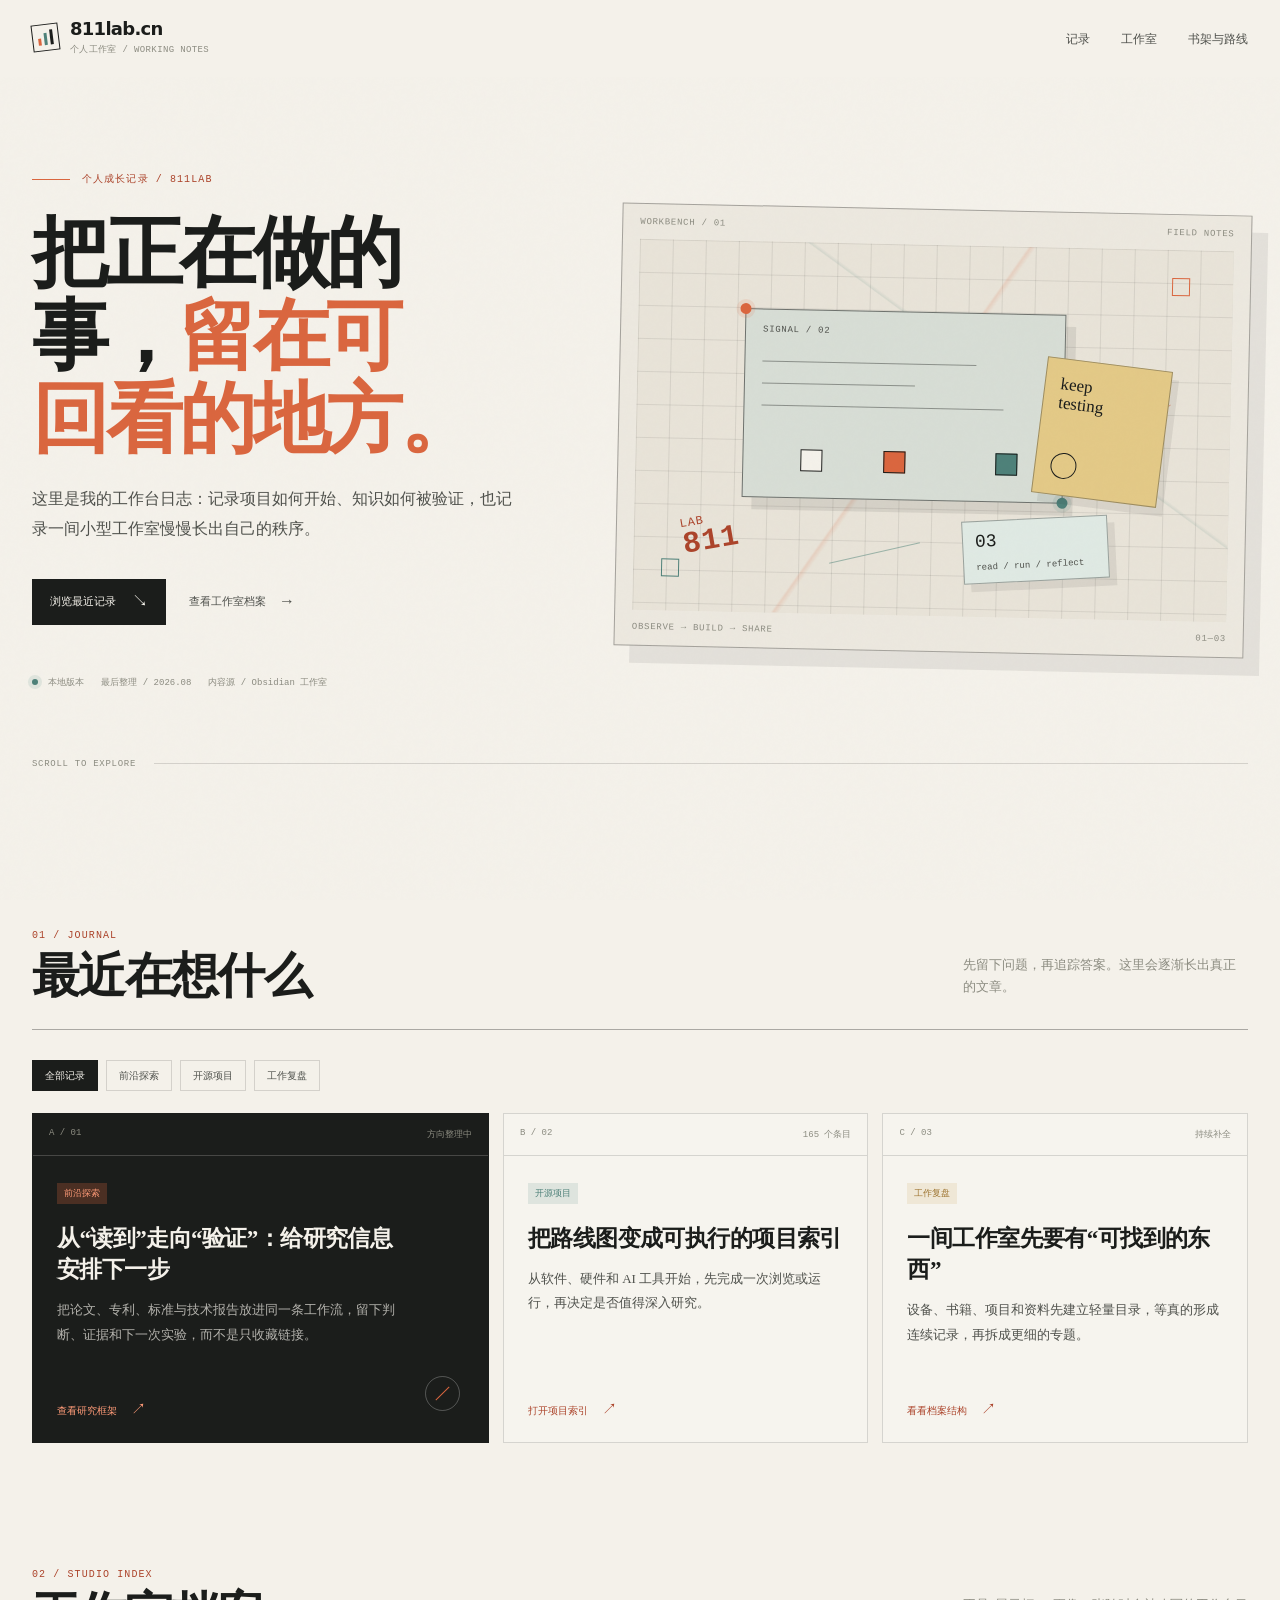
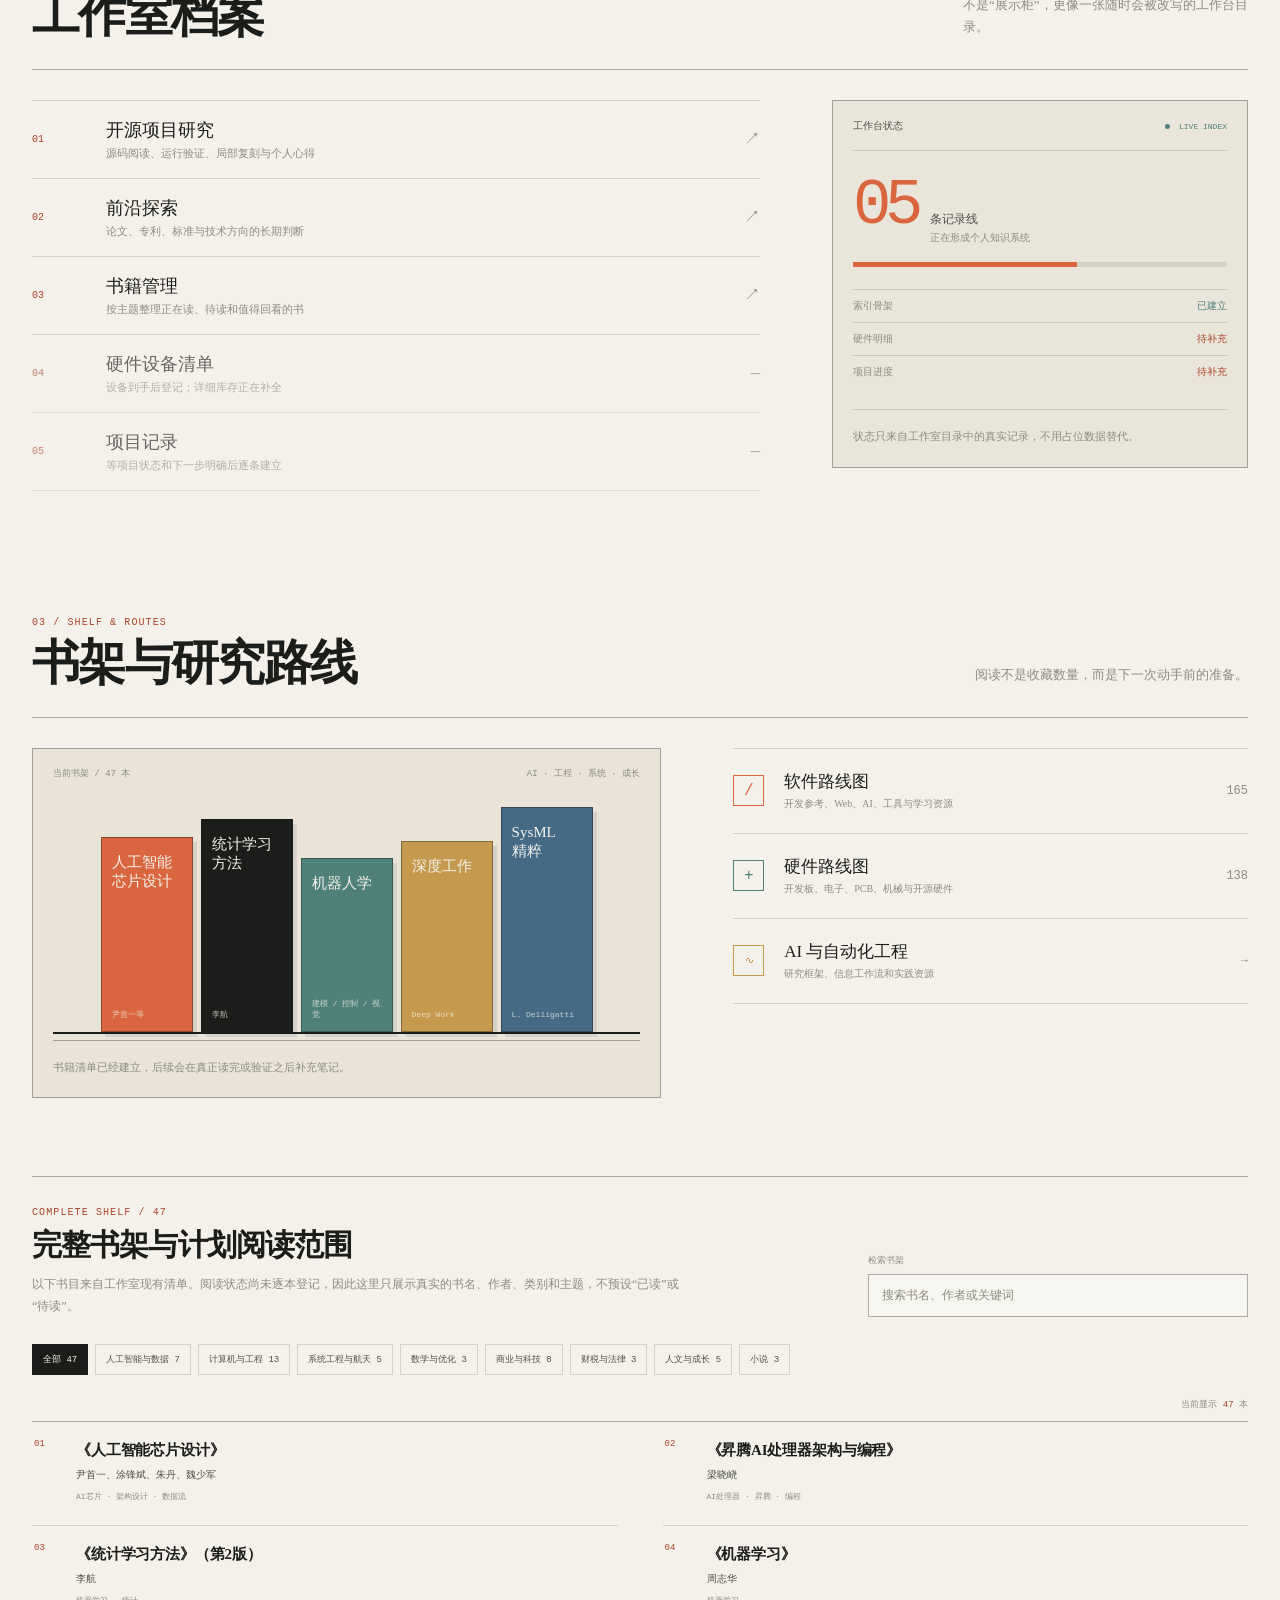
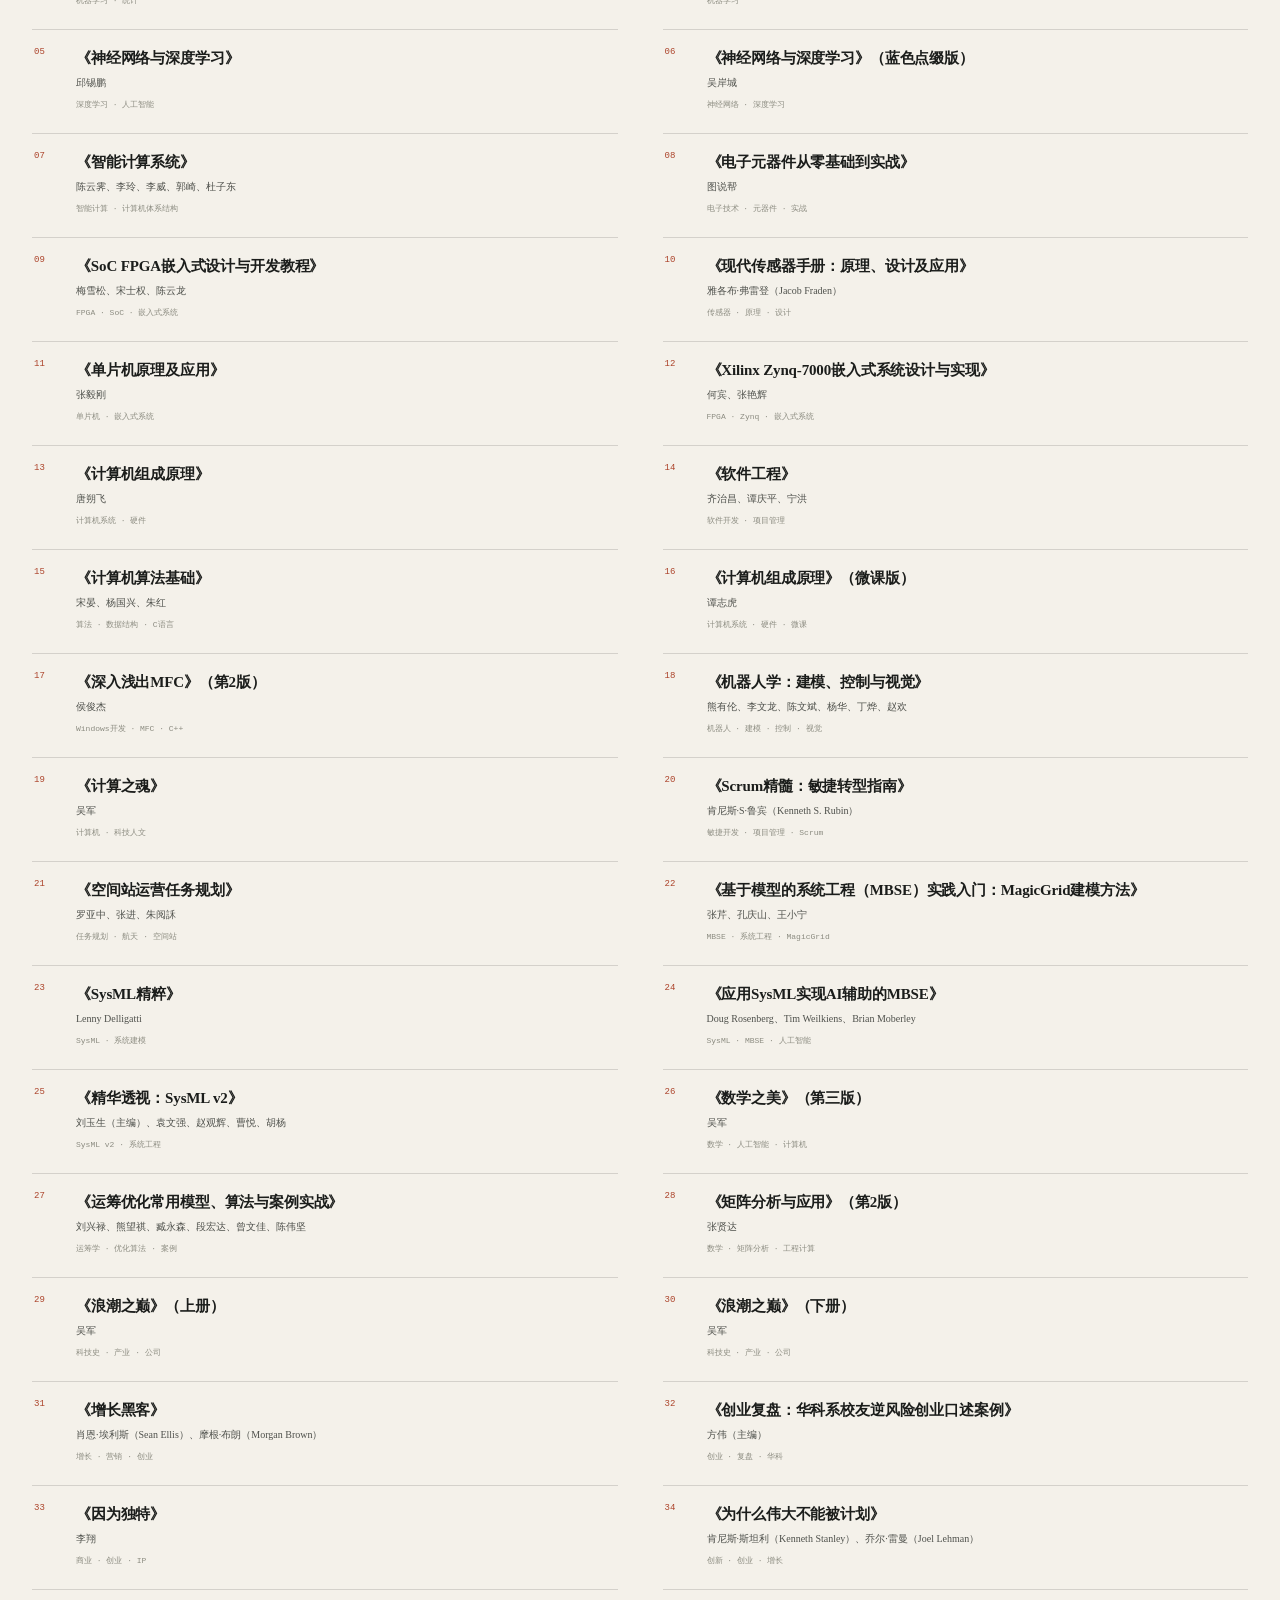
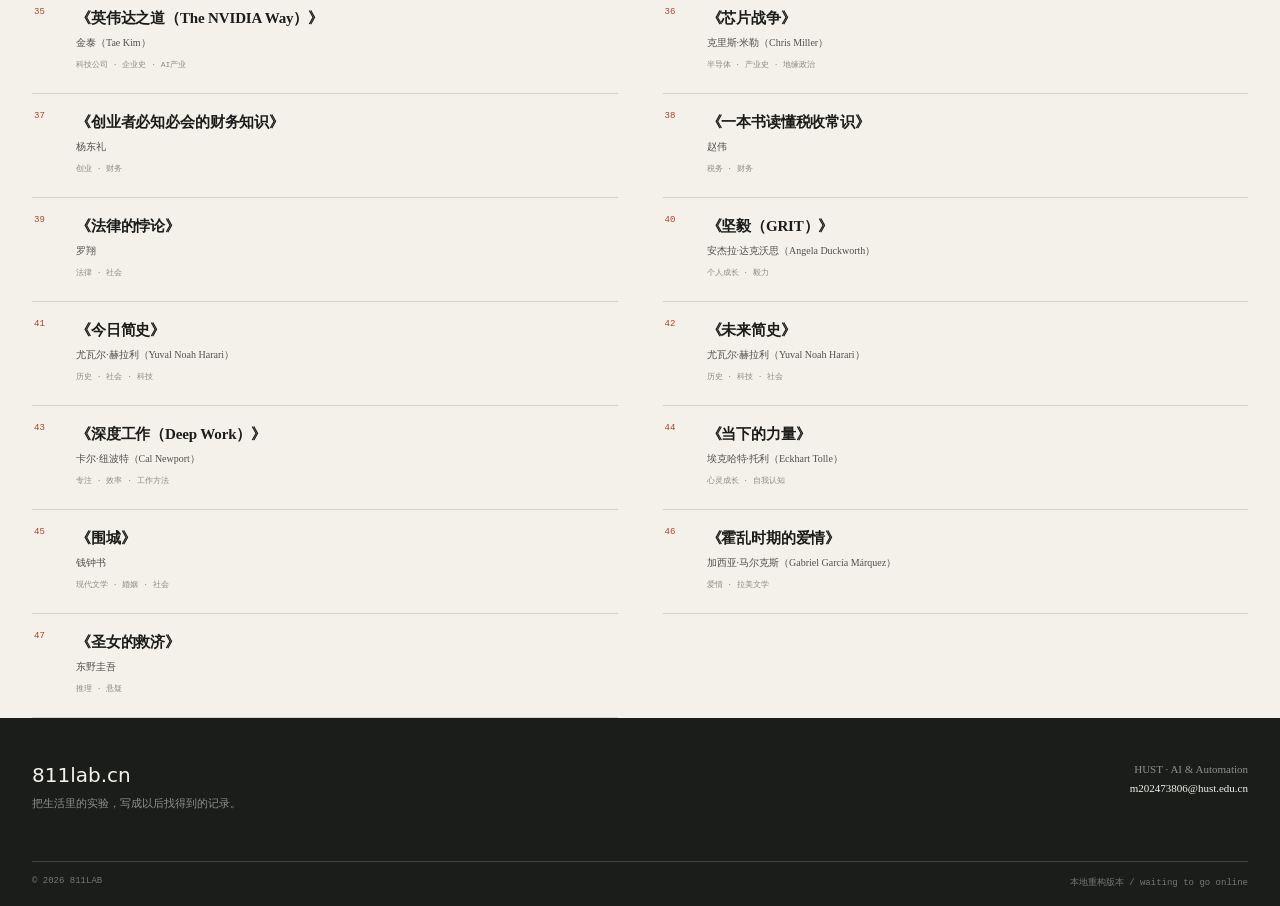
==== commit ac93a5ba: "chore: remove public classroom roll call" ====
--- a/index.html
+++ b/index.html
@@ -23,7 +23,6 @@
                 <a href="#studio">工作室</a>
                 <a href="#library">书架与路线</a>
             </nav>
-            <a class="quiet-tool" href="roll/"><span class="tool-dot" aria-hidden="true"></span>课堂抽签</a>
         </div>
     </header>
 
@@ -293,18 +292,6 @@
             </div>
         </section>
 
-        <section class="section tools-section" id="tools" data-section>
-            <div class="tools-heading">
-                <div>
-                    <p class="kicker">04 / SMALL TOOLS</p>
-                    <h2>工作台边角的小工具</h2>
-                </div>
-                <p>导师点名时，从这里进入。</p>
-            </div>
-            <div class="tool-links tool-links-single">
-                <a href="roll/" class="tool-link"><span class="tool-link-mark">/roll/</span><span><strong>课堂抽签</strong><small>随机学生抽取，课堂点名使用</small></span><span>↗</span></a>
-            </div>
-        </section>
     </main>
 
     <footer class="site-footer" id="contact">
--- a/style.css
+++ b/style.css
@@ -43,10 +43,6 @@
 .main-nav a::after { content: ""; position: absolute; left: 0; right: 0; bottom: -1px; height: 2px; background: var(--orange); transform: scaleX(0); transform-origin: left; transition: transform .2s ease; }
 .main-nav a:hover, .main-nav a.is-active { color: var(--ink); }
 .main-nav a.is-active::after, .main-nav a:hover::after { transform: scaleX(1); }
-.quiet-tool { display: inline-flex; align-items: center; gap: 8px; color: var(--muted); font: 10px var(--mono); text-decoration: none; }
-.quiet-tool:hover { color: var(--orange-dark); }
-.tool-dot { width: 6px; height: 6px; border-radius: 50%; background: var(--orange); }
-
 .hero { position: relative; overflow: hidden; min-height: 630px; padding: 95px 0 35px; }
 .hero-inner { width: min(var(--max), calc(100% - 64px)); margin: 0 auto; display: grid; grid-template-columns: minmax(0, .9fr) minmax(480px, 1.1fr); gap: 70px; align-items: center; }
 .eyebrow, .kicker { margin: 0; color: var(--orange-dark); font: 10px var(--mono); letter-spacing: .11em; text-transform: uppercase; }
@@ -93,7 +89,7 @@
 
 .section { width: min(var(--max), calc(100% - 64px)); margin: 0 auto; padding: 126px 0 0; scroll-margin-top: 84px; }
 .section-heading { display: flex; align-items: end; justify-content: space-between; gap: 30px; padding-bottom: 27px; border-bottom: 1px solid var(--line-strong); }
-.section-heading h2, .tools-heading h2 { margin: 9px 0 0; font-family: var(--body); font-size: clamp(32px, 4vw, 48px); font-weight: 600; line-height: 1.1; letter-spacing: -.035em; }.section-note { max-width: 285px; margin: 0 0 4px; color: var(--muted); font: 13px/1.7 var(--body); }
+.section-heading h2 { margin: 9px 0 0; font-family: var(--body); font-size: clamp(32px, 4vw, 48px); font-weight: 600; line-height: 1.1; letter-spacing: -.035em; }.section-note { max-width: 285px; margin: 0 0 4px; color: var(--muted); font: 13px/1.7 var(--body); }
 .filter-row { display: flex; flex-wrap: wrap; gap: 8px; margin: 30px 0 22px; }.filter-button { min-height: 31px; padding: 0 12px; border: 1px solid var(--line); background: transparent; color: var(--ink-soft); cursor: pointer; font: 10px var(--mono); transition: color .2s ease, background .2s ease, border-color .2s ease; }.filter-button:hover, .filter-button.is-active { border-color: var(--ink); background: var(--ink); color: var(--paper); }
 .journal-grid { display: grid; grid-template-columns: 1.25fr 1fr 1fr; gap: 14px; }.journal-card { position: relative; min-height: 330px; display: flex; flex-direction: column; overflow: hidden; border: 1px solid var(--line); background: rgba(255,255,255,.2); transition: transform .25s ease, border-color .25s ease, opacity .2s ease; }.journal-card:hover { border-color: var(--ink); transform: translateY(-4px); }.journal-card.is-hidden { display: none; }.journal-card-featured { background: var(--ink); color: var(--paper); }.card-topline { display: flex; justify-content: space-between; padding: 14px 16px; border-bottom: 1px solid var(--line); color: var(--muted); font: 9px var(--mono); }.journal-card-featured .card-topline { border-bottom-color: rgba(244,241,234,.2); }.card-body { display: flex; flex: 1; flex-direction: column; align-items: flex-start; padding: 27px 24px 23px; }.card-label { padding: 4px 7px; background: rgba(218,102,63,.13); color: var(--orange-dark); font: 9px var(--mono); }.journal-card-featured .card-label { background: rgba(218,102,63,.25); color: #ff9b78; }.card-label-teal { background: rgba(78,129,121,.14); color: var(--teal); }.card-label-gold { background: rgba(197,154,78,.15); color: #9e7531; }.journal-card h3 { max-width: 340px; margin: 19px 0 13px; font-family: var(--body); font-size: 23px; line-height: 1.35; font-weight: 600; letter-spacing: -.025em; }.journal-card p { max-width: 350px; margin: 0; color: var(--ink-soft); font: 13px/1.85 var(--body); }.journal-card-featured p { color: rgba(244,241,234,.7); }.text-link { margin-top: auto; padding-top: 24px; color: var(--orange-dark); font: 10px var(--mono); text-decoration: none; }.journal-card-featured .text-link { color: #ff9b78; }.text-link span { margin-left: 8px; font-size: 15px; }.card-mark { position: absolute; right: 28px; bottom: 31px; width: 35px; height: 35px; border: 1px solid rgba(255,255,255,.25); border-radius: 50%; }.card-mark::after { content: ""; position: absolute; left: 50%; top: 7px; bottom: 7px; width: 1px; background: var(--orange); transform: rotate(45deg); }.empty-note { padding: 15px 17px; border-left: 2px solid var(--orange); color: var(--muted); font: 12px var(--body); }
 
@@ -124,11 +120,8 @@
 .book-entry-meta { grid-column: 2; margin-top: 7px; color: var(--muted); font: 8px/1.5 var(--mono); }
 .catalog-empty { margin: 0; padding: 34px 0; border-bottom: 1px solid var(--line); color: var(--muted); font: 12px var(--body); text-align: center; }
 
-.tools-section { padding-bottom: 111px; }.tools-heading { display: flex; align-items: baseline; justify-content: space-between; gap: 20px; padding: 22px 0 18px; border-top: 1px solid var(--line); border-bottom: 1px solid var(--line); }.tools-heading h2 { font-size: 25px; }.tools-heading > p { margin: 0; color: var(--muted); font: 11px var(--body); }.tool-links { display: grid; grid-template-columns: repeat(2, 1fr); gap: 14px; margin-top: 14px; }.tool-link { display: grid; grid-template-columns: 42px 1fr 20px; align-items: center; gap: 14px; min-height: 64px; padding: 0 15px; border: 1px solid var(--line); color: var(--muted); text-decoration: none; }.tool-link:hover { border-color: var(--orange); color: var(--ink); }.tool-link-mark { color: var(--orange-dark); font: 10px var(--mono); }.tool-link strong { display: block; color: var(--ink-soft); font: 14px var(--body); }.tool-link small { display: block; margin-top: 2px; color: var(--muted); font: 10px var(--body); }.tool-link > span:last-child { font: 15px var(--mono); text-align: right; }
-.tool-links-single { grid-template-columns: minmax(300px, 610px); }
-
 .site-footer { background: var(--ink); color: var(--paper); }.footer-inner, .footer-bottom { width: min(var(--max), calc(100% - 64px)); margin: 0 auto; }.footer-inner { display: flex; justify-content: space-between; gap: 30px; padding: 45px 0 50px; }.footer-inner > div:first-child { display: flex; flex-direction: column; gap: 9px; }.footer-inner strong { font: 20px var(--display); }.footer-inner span, .footer-meta { color: rgba(244,241,234,.54); font: 11px var(--body); }.footer-meta { display: flex; flex-direction: column; align-items: end; gap: 7px; }.footer-meta a { color: var(--paper); text-decoration: none; }.footer-meta a:hover { color: #ff9b78; }.footer-bottom { display: flex; justify-content: space-between; gap: 20px; padding: 14px 0 17px; border-top: 1px solid rgba(244,241,234,.17); color: rgba(244,241,234,.42); font: 9px var(--mono); }
 
 @media (max-width: 980px) { .hero-inner { grid-template-columns: 1fr; gap: 52px; }.hero-copy { max-width: 700px; }.hero-visual { max-width: 680px; width: 100%; justify-self: end; }.journal-grid { grid-template-columns: 1fr 1fr; }.journal-card-featured { grid-column: span 2; min-height: 290px; }.studio-layout, .library-layout { gap: 38px; }.catalog-header { gap: 38px; }.book-catalog { column-gap: 28px; } }
-@media (max-width: 700px) { .header-inner, .hero-inner, .section, .hero-rule, .footer-inner, .footer-bottom { width: min(100% - 34px, var(--max)); }.header-inner { min-height: 68px; }.main-nav { display: none; }.quiet-tool { margin-left: auto; }.hero { padding-top: 63px; min-height: auto; }.hero h1 { font-size: clamp(42px, 14vw, 60px); }.hero-intro { font-size: 15px; }.hero-actions { align-items: flex-start; flex-direction: column; gap: 10px; }.button { width: fit-content; }.hero-meta { gap: 8px 15px; margin-top: 35px; }.hero-visual { min-height: 350px; padding: 11px 12px; }.workbench-grid { min-height: 300px; background-size: 25px 25px; }.board { left: 11%; top: 22%; width: 62%; }.note-main { right: 6%; top: 32%; width: 112px; height: 124px; }.note-side { right: 14%; bottom: 9%; }.visual-stamp { left: 5%; bottom: 13%; }.section { padding-top: 91px; }.section-heading, .tools-heading { align-items: flex-start; flex-direction: column; gap: 14px; }.section-note { max-width: 350px; }.journal-grid, .studio-layout, .library-layout, .tool-links, .catalog-header, .book-catalog { grid-template-columns: 1fr; }.journal-card-featured { grid-column: auto; }.journal-card { min-height: 285px; }.studio-layout, .library-layout { gap: 36px; }.archive-item { grid-template-columns: 38px 1fr 21px; gap: 9px; }.archive-content strong { font-size: 16px; }.book-stack { gap: 5px; padding-inline: 0; }.book { min-width: 0; width: 19%; padding-inline: 7px; font-size: 12px; }.book small { font-size: 7px; }.book-coral { height: 165px; }.book-ink { height: 188px; }.book-teal { height: 150px; }.book-gold { height: 170px; }.book-blue { height: 197px; }.book-catalog-wrap { margin-top: 58px; }.catalog-header { gap: 22px; }.catalog-title h3 { font-size: 25px; }.catalog-filter-row { flex-wrap: nowrap; overflow-x: auto; padding-bottom: 7px; }.catalog-filter { flex: 0 0 auto; }.catalog-status { text-align: left; }.book-entry { min-height: 96px; }.footer-inner, .footer-bottom { flex-direction: column; gap: 18px; }.footer-meta { align-items: flex-start; }.tools-section { padding-bottom: 78px; } }
+@media (max-width: 700px) { .header-inner, .hero-inner, .section, .hero-rule, .footer-inner, .footer-bottom { width: min(100% - 34px, var(--max)); }.header-inner { min-height: 68px; }.main-nav { display: none; }.hero { padding-top: 63px; min-height: auto; }.hero h1 { font-size: clamp(42px, 14vw, 60px); }.hero-intro { font-size: 15px; }.hero-actions { align-items: flex-start; flex-direction: column; gap: 10px; }.button { width: fit-content; }.hero-meta { gap: 8px 15px; margin-top: 35px; }.hero-visual { min-height: 350px; padding: 11px 12px; }.workbench-grid { min-height: 300px; background-size: 25px 25px; }.board { left: 11%; top: 22%; width: 62%; }.note-main { right: 6%; top: 32%; width: 112px; height: 124px; }.note-side { right: 14%; bottom: 9%; }.visual-stamp { left: 5%; bottom: 13%; }.section { padding-top: 91px; }.section-heading { align-items: flex-start; flex-direction: column; gap: 14px; }.section-note { max-width: 350px; }.journal-grid, .studio-layout, .library-layout, .catalog-header, .book-catalog { grid-template-columns: 1fr; }.journal-card-featured { grid-column: auto; }.journal-card { min-height: 285px; }.studio-layout, .library-layout { gap: 36px; }.archive-item { grid-template-columns: 38px 1fr 21px; gap: 9px; }.archive-content strong { font-size: 16px; }.book-stack { gap: 5px; padding-inline: 0; }.book { min-width: 0; width: 19%; padding-inline: 7px; font-size: 12px; }.book small { font-size: 7px; }.book-coral { height: 165px; }.book-ink { height: 188px; }.book-teal { height: 150px; }.book-gold { height: 170px; }.book-blue { height: 197px; }.book-catalog-wrap { margin-top: 58px; }.catalog-header { gap: 22px; }.catalog-title h3 { font-size: 25px; }.catalog-filter-row { flex-wrap: nowrap; overflow-x: auto; padding-bottom: 7px; }.catalog-filter { flex: 0 0 auto; }.catalog-status { text-align: left; }.book-entry { min-height: 96px; }.footer-inner, .footer-bottom { flex-direction: column; gap: 18px; }.footer-meta { align-items: flex-start; } }
 @media (prefers-reduced-motion: reduce) { html { scroll-behavior: auto; }.button, .journal-card, .archive-item, .book { transition: none; } }
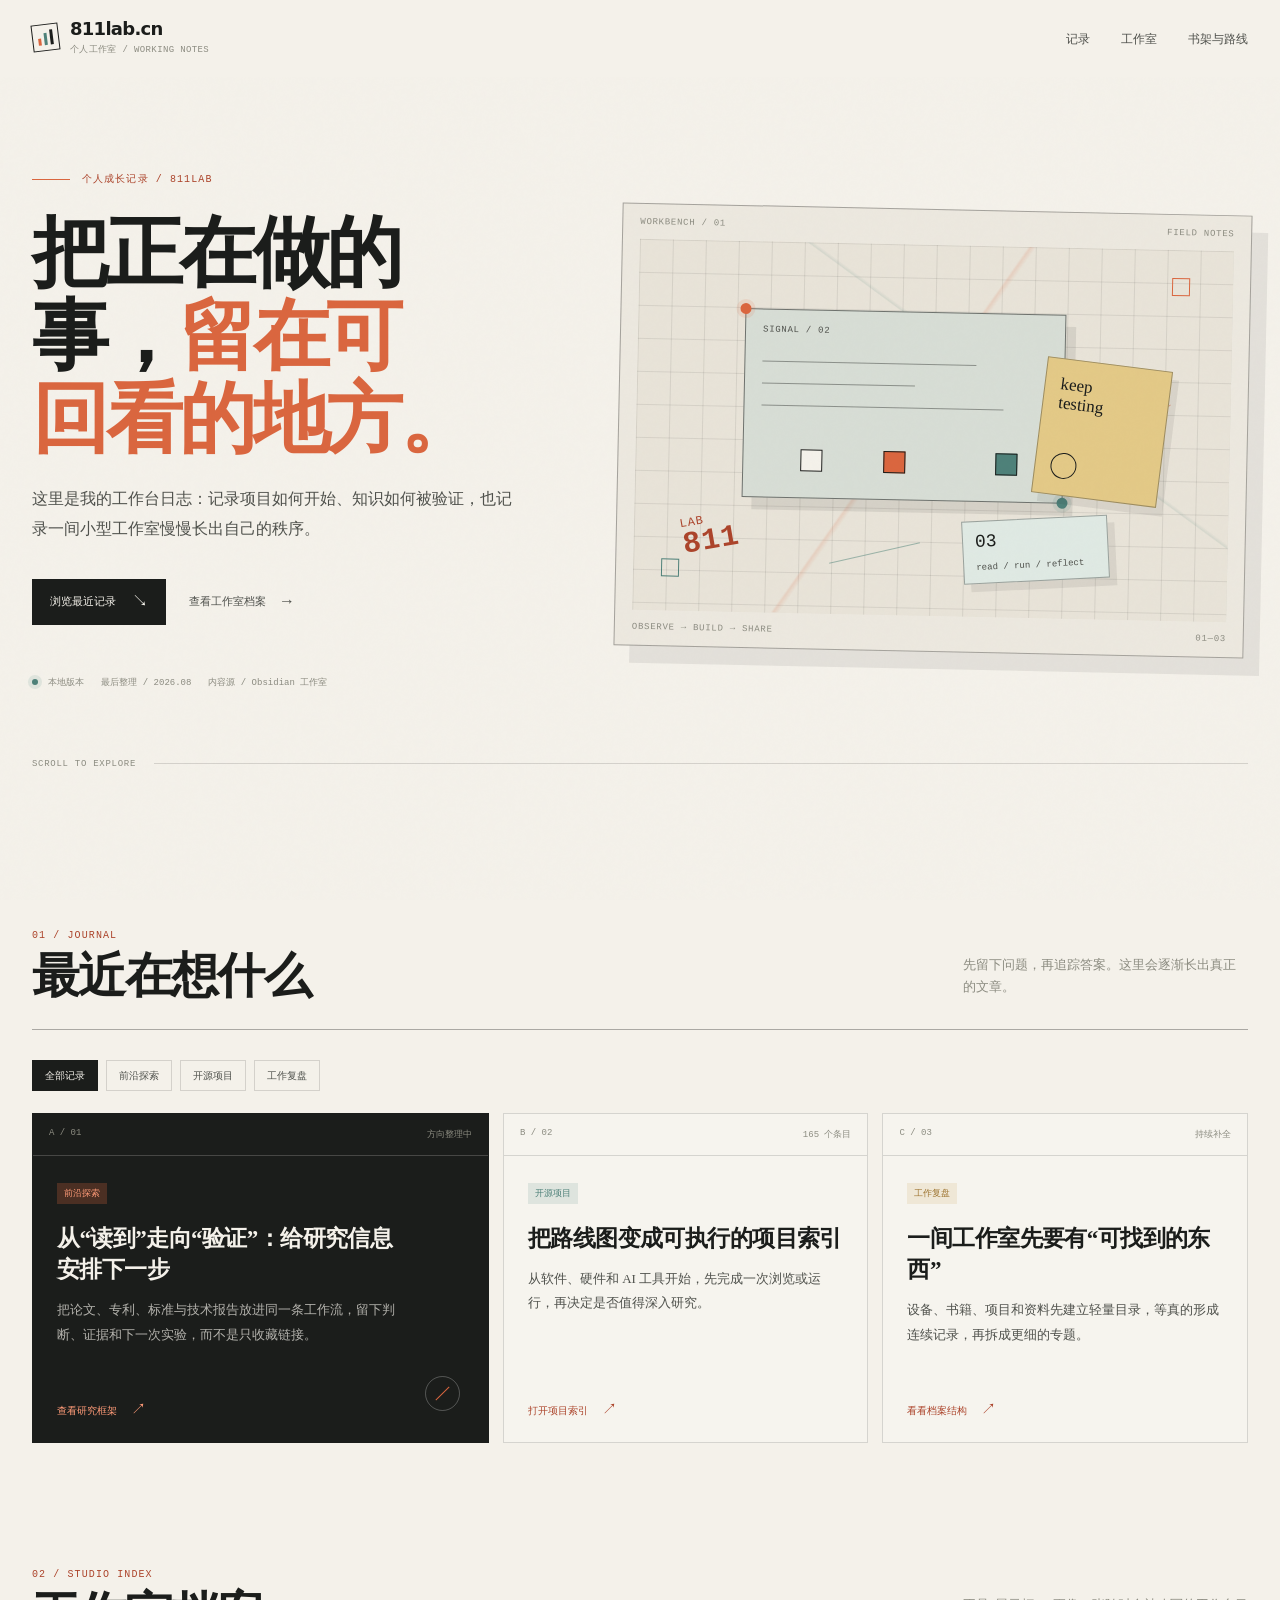
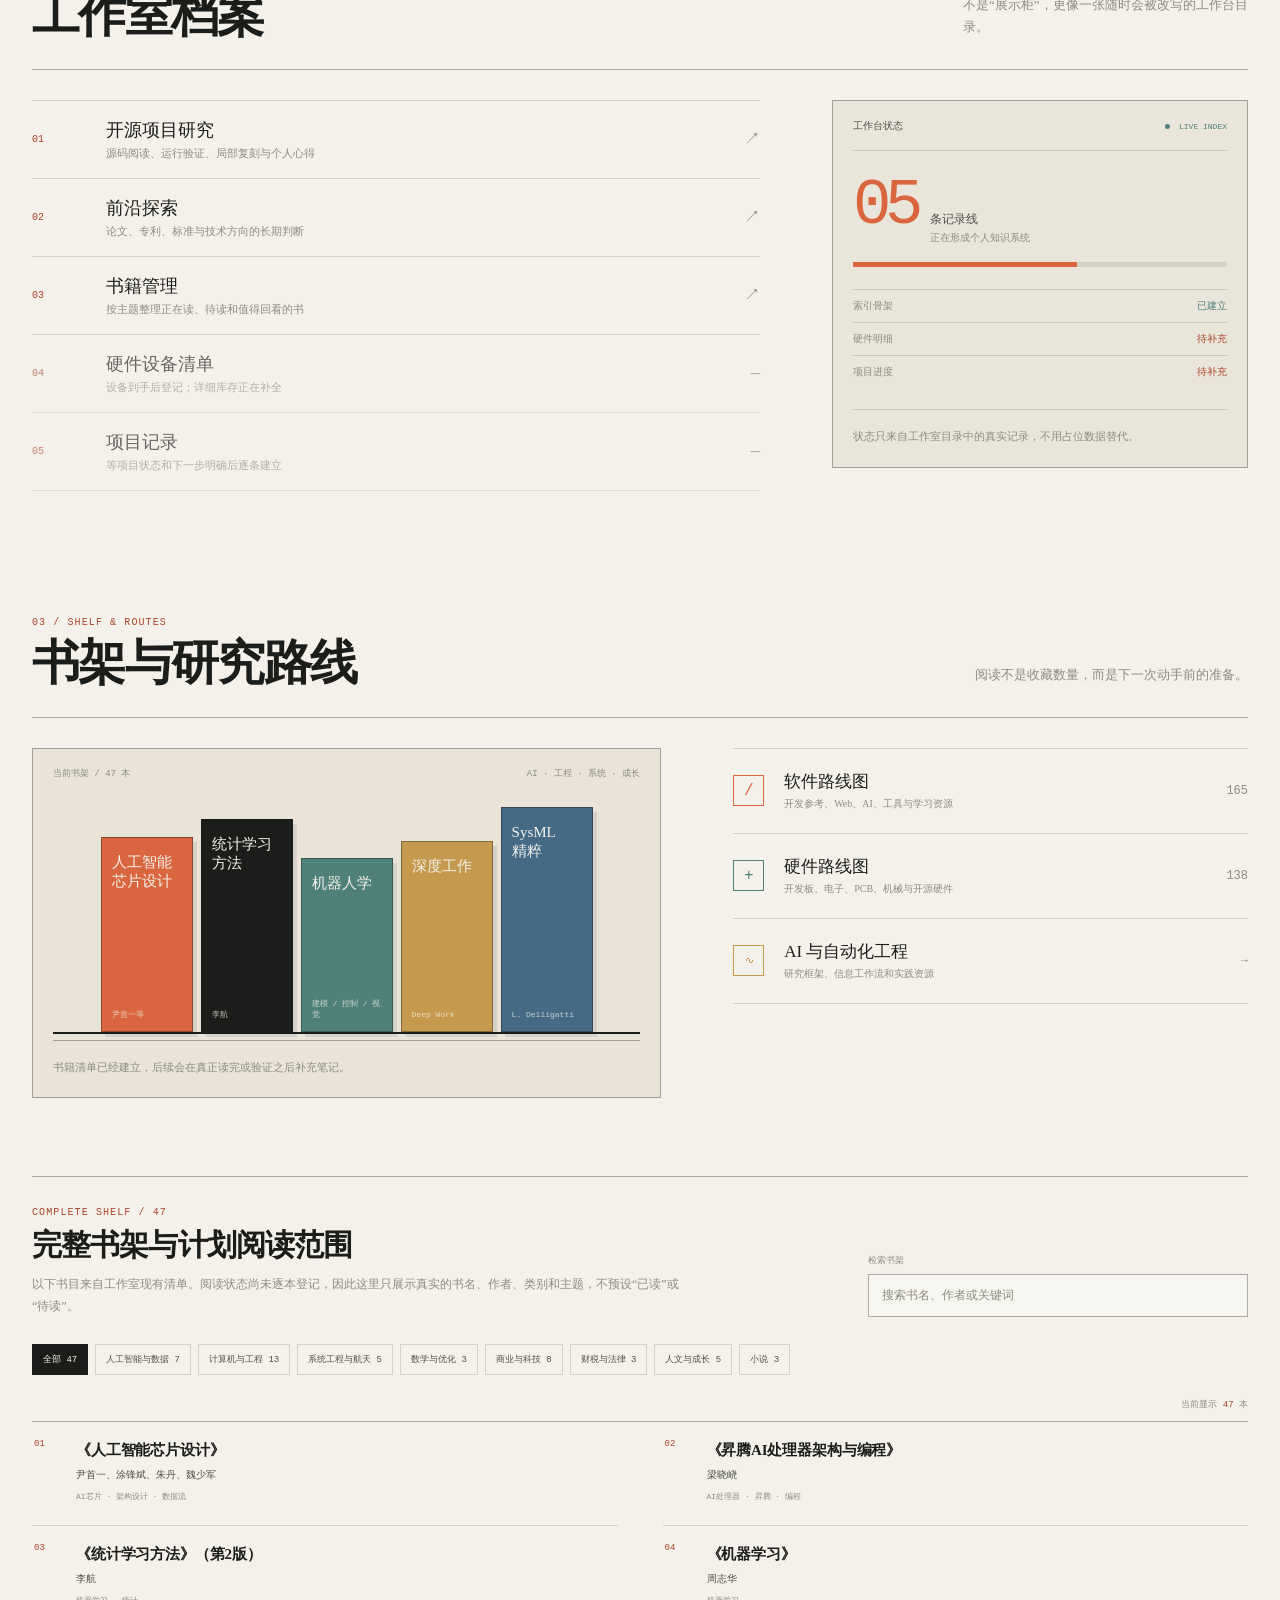
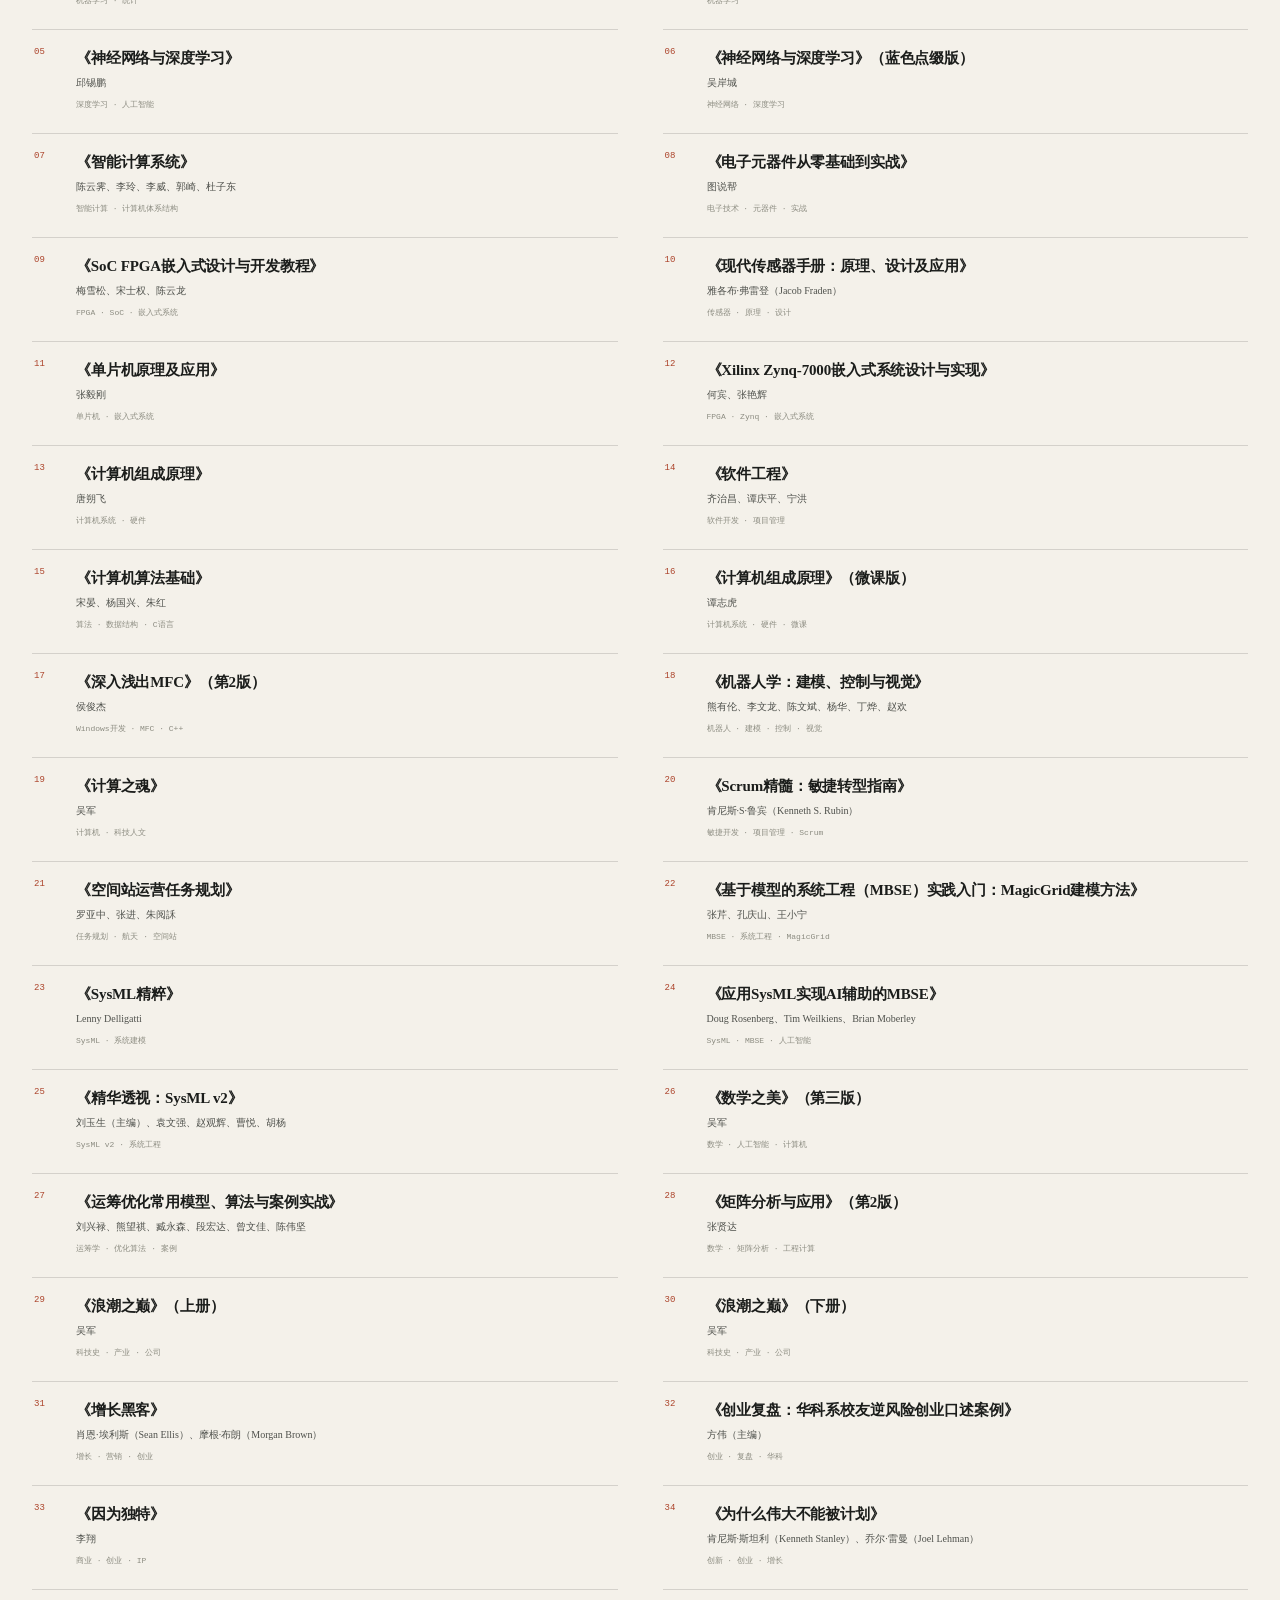
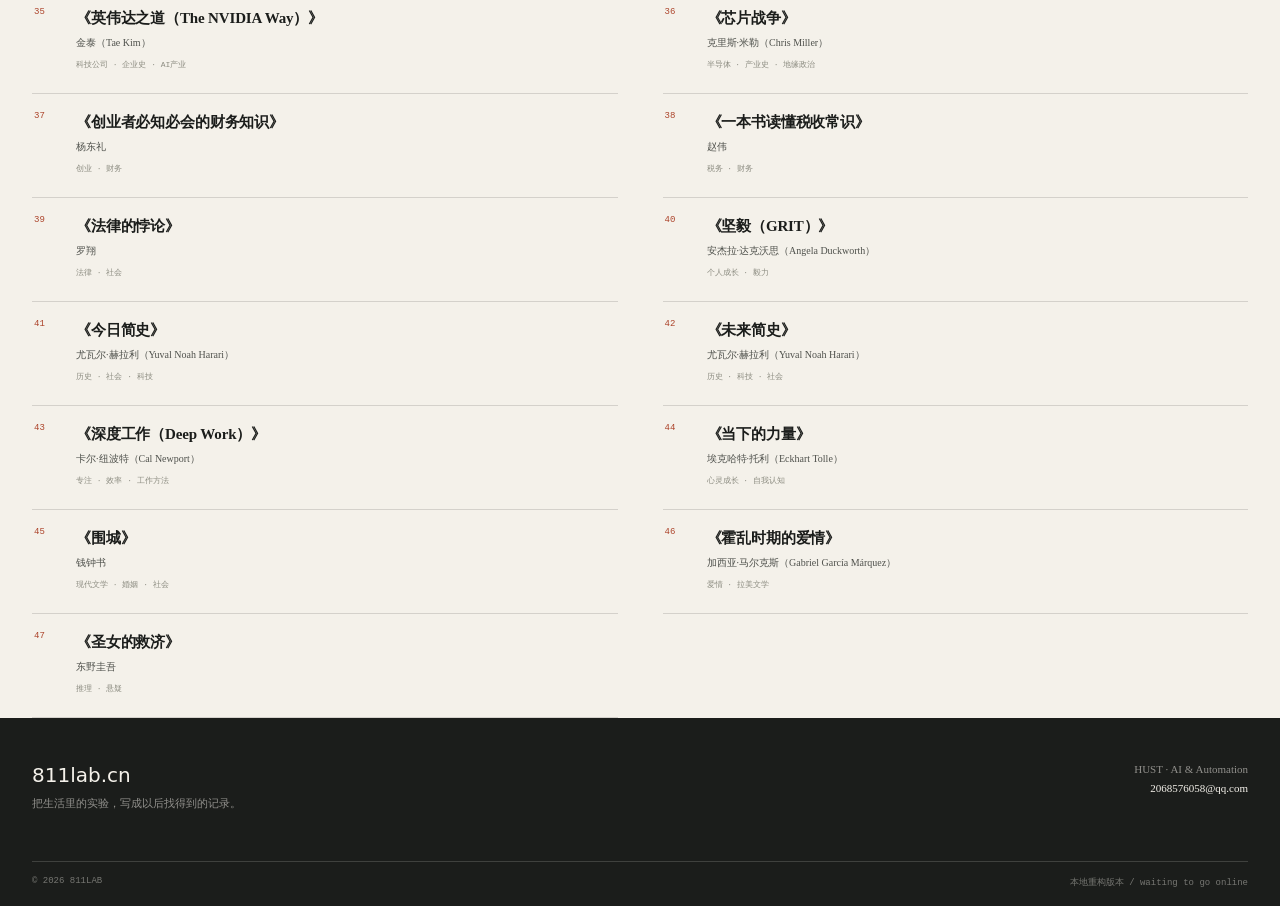
==== commit 4ea824f3: "content: update contact email" ====
--- a/index.html
+++ b/index.html
@@ -297,7 +297,7 @@
     <footer class="site-footer" id="contact">
         <div class="footer-inner">
             <div><strong>811lab.cn</strong><span>把生活里的实验，写成以后找得到的记录。</span></div>
-            <div class="footer-meta"><span>HUST · AI & Automation</span><a href="mailto:m202473806@hust.edu.cn">m202473806@hust.edu.cn</a></div>
+            <div class="footer-meta"><span>HUST · AI & Automation</span><a href="mailto:2068576058@qq.com">2068576058@qq.com</a></div>
         </div>
         <div class="footer-bottom"><span>© 2026 811LAB</span><span>本地重构版本 / waiting to go online</span></div>
     </footer>
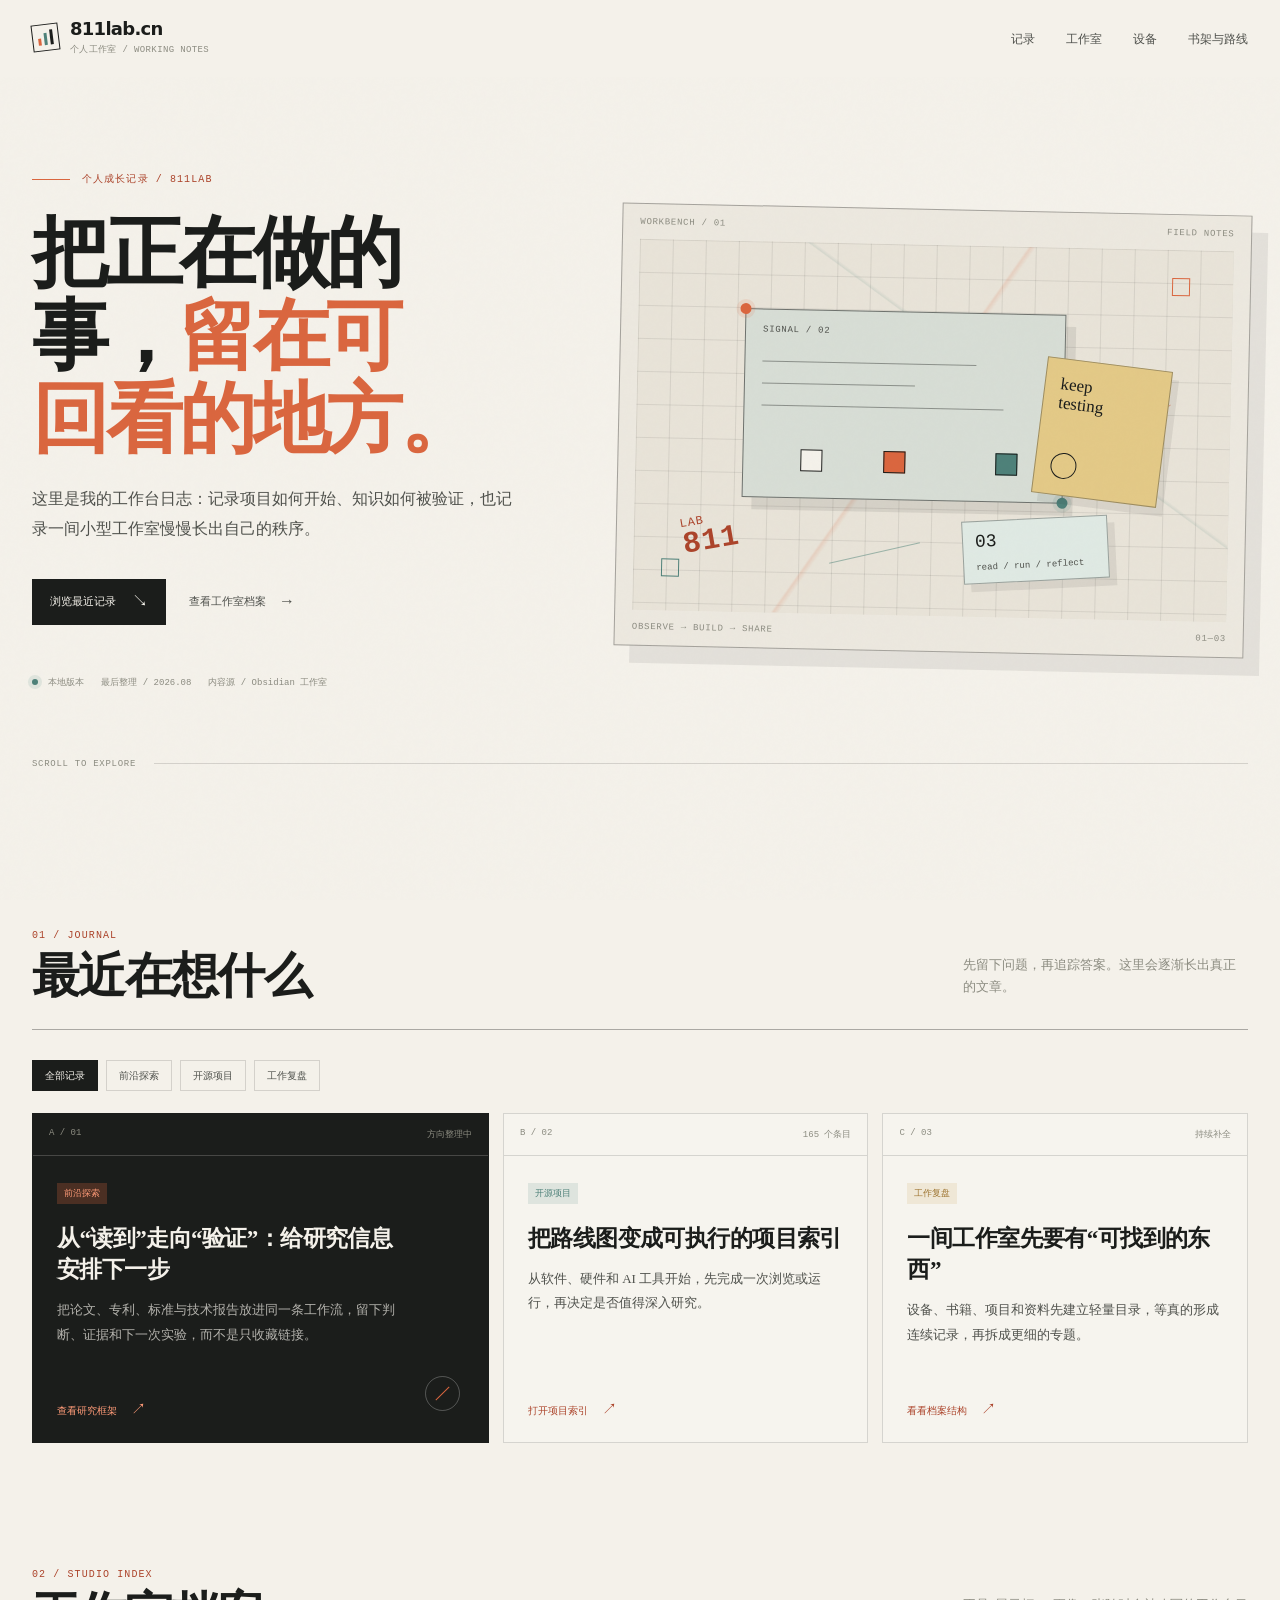
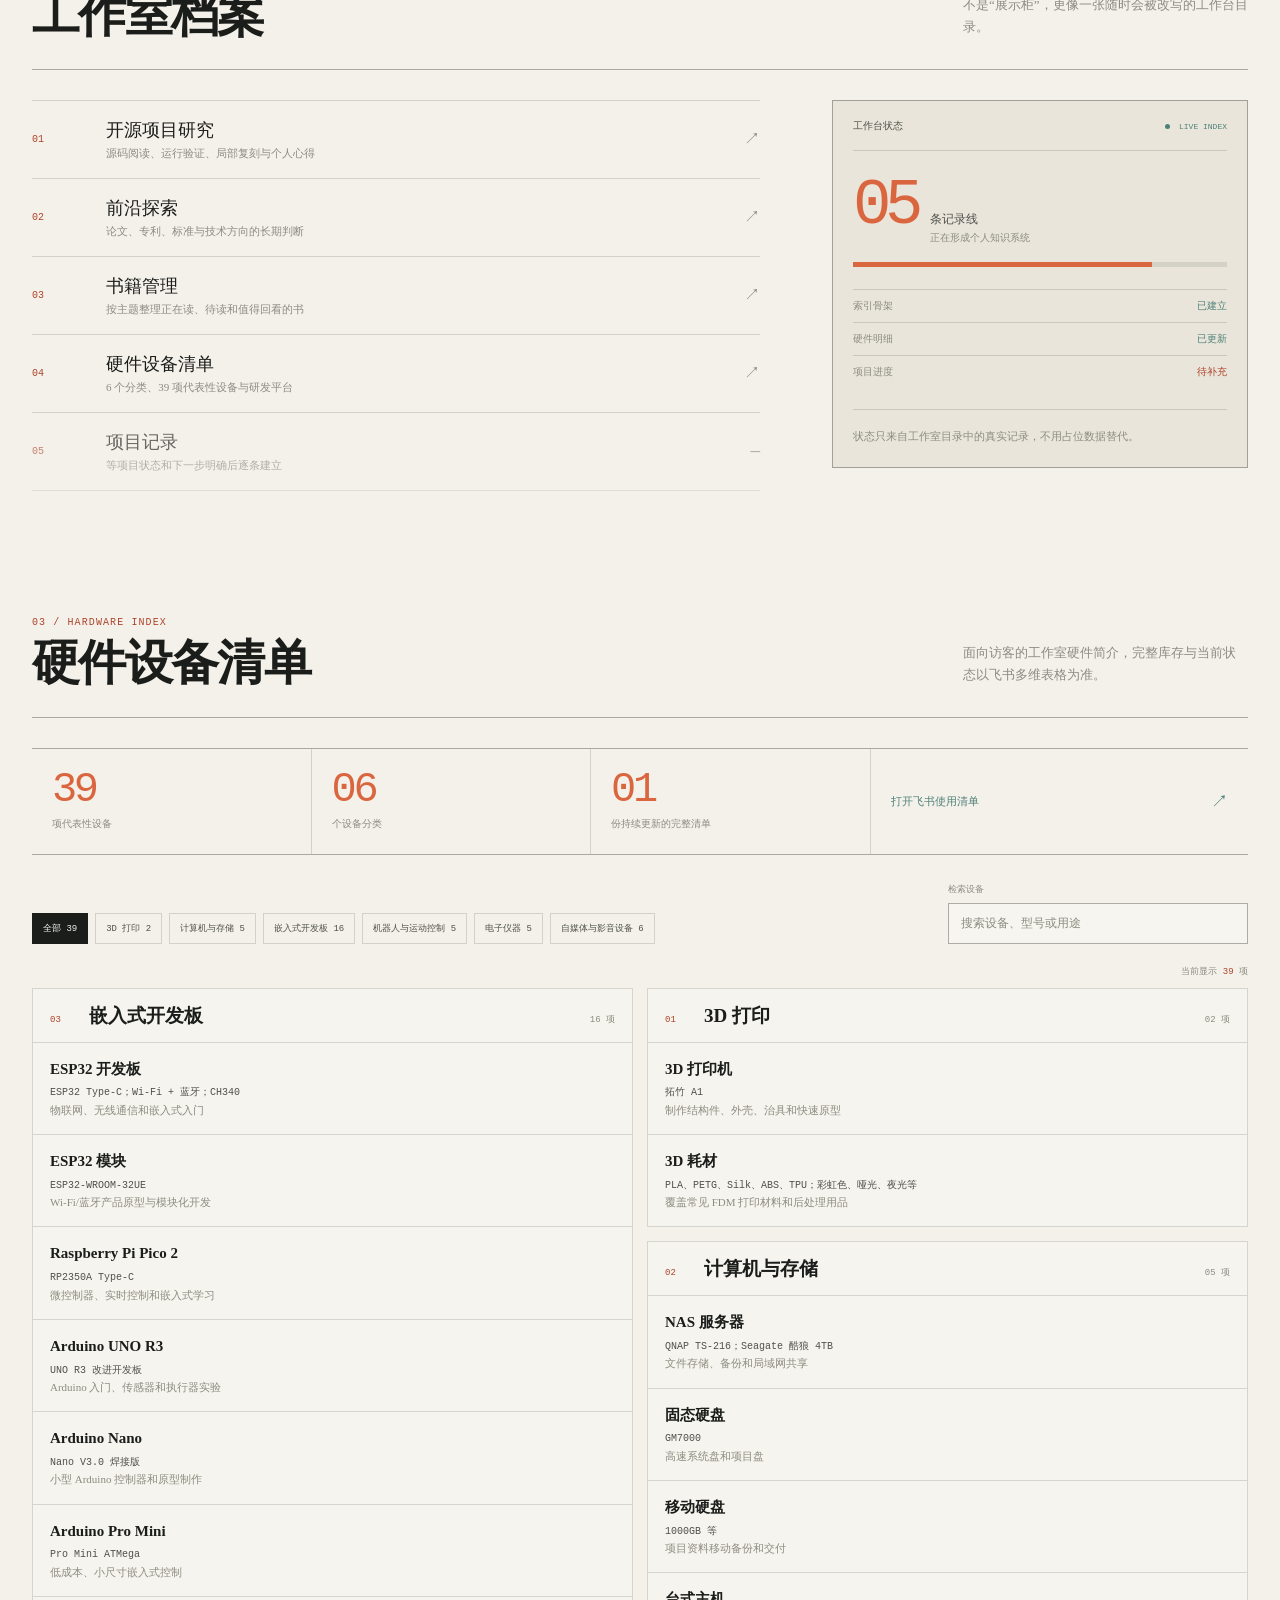
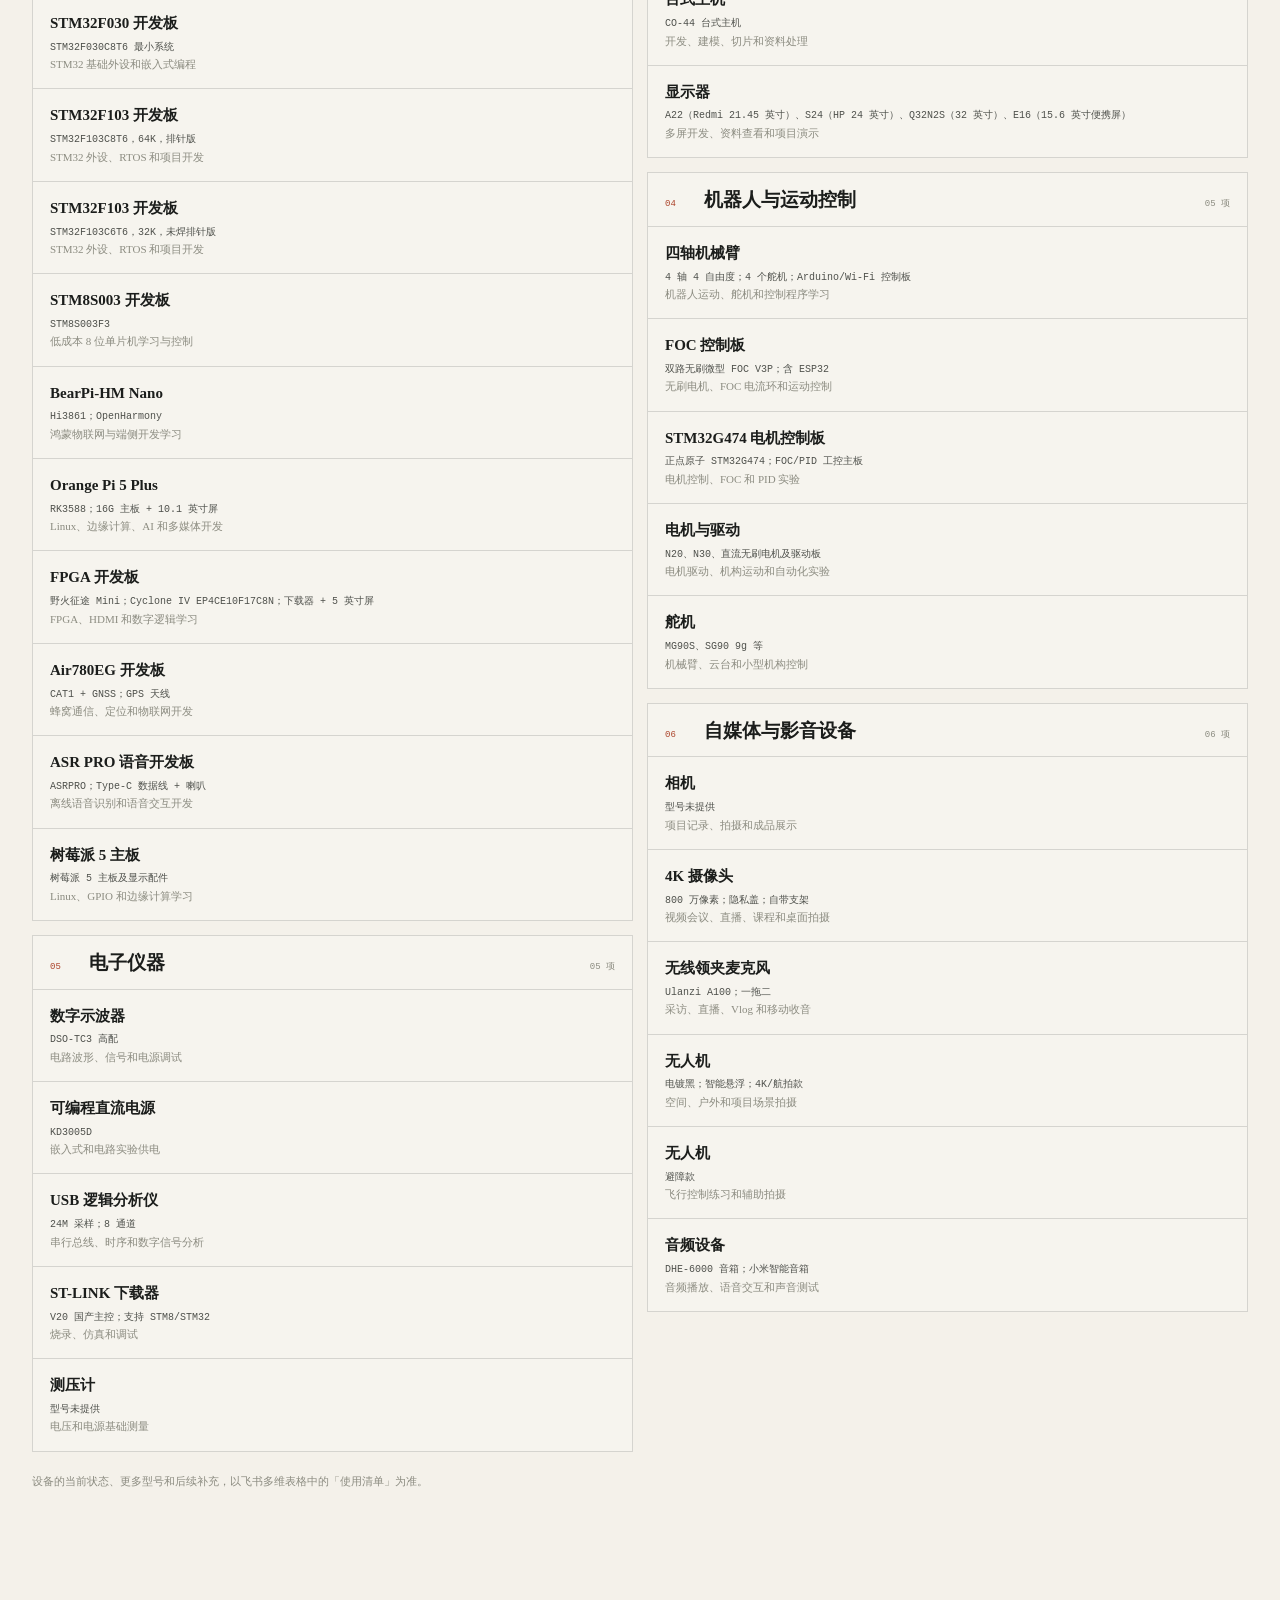
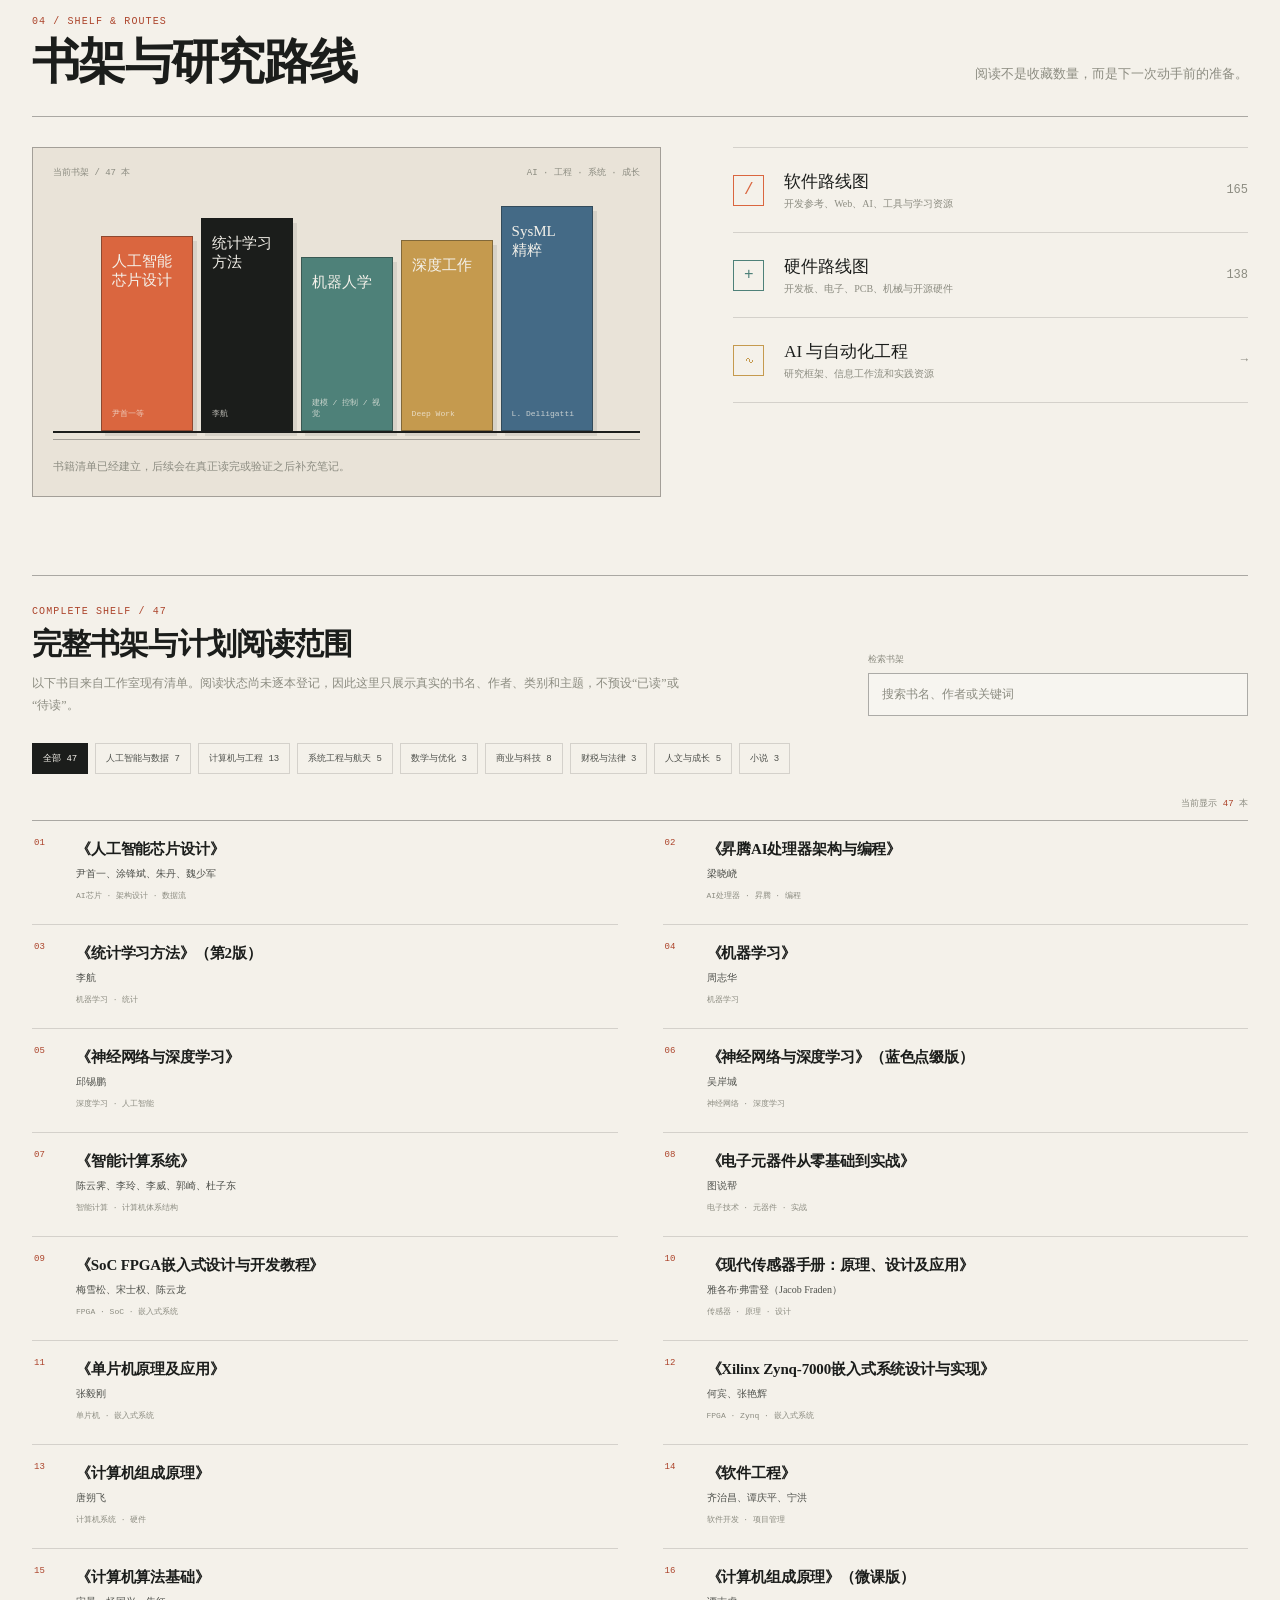
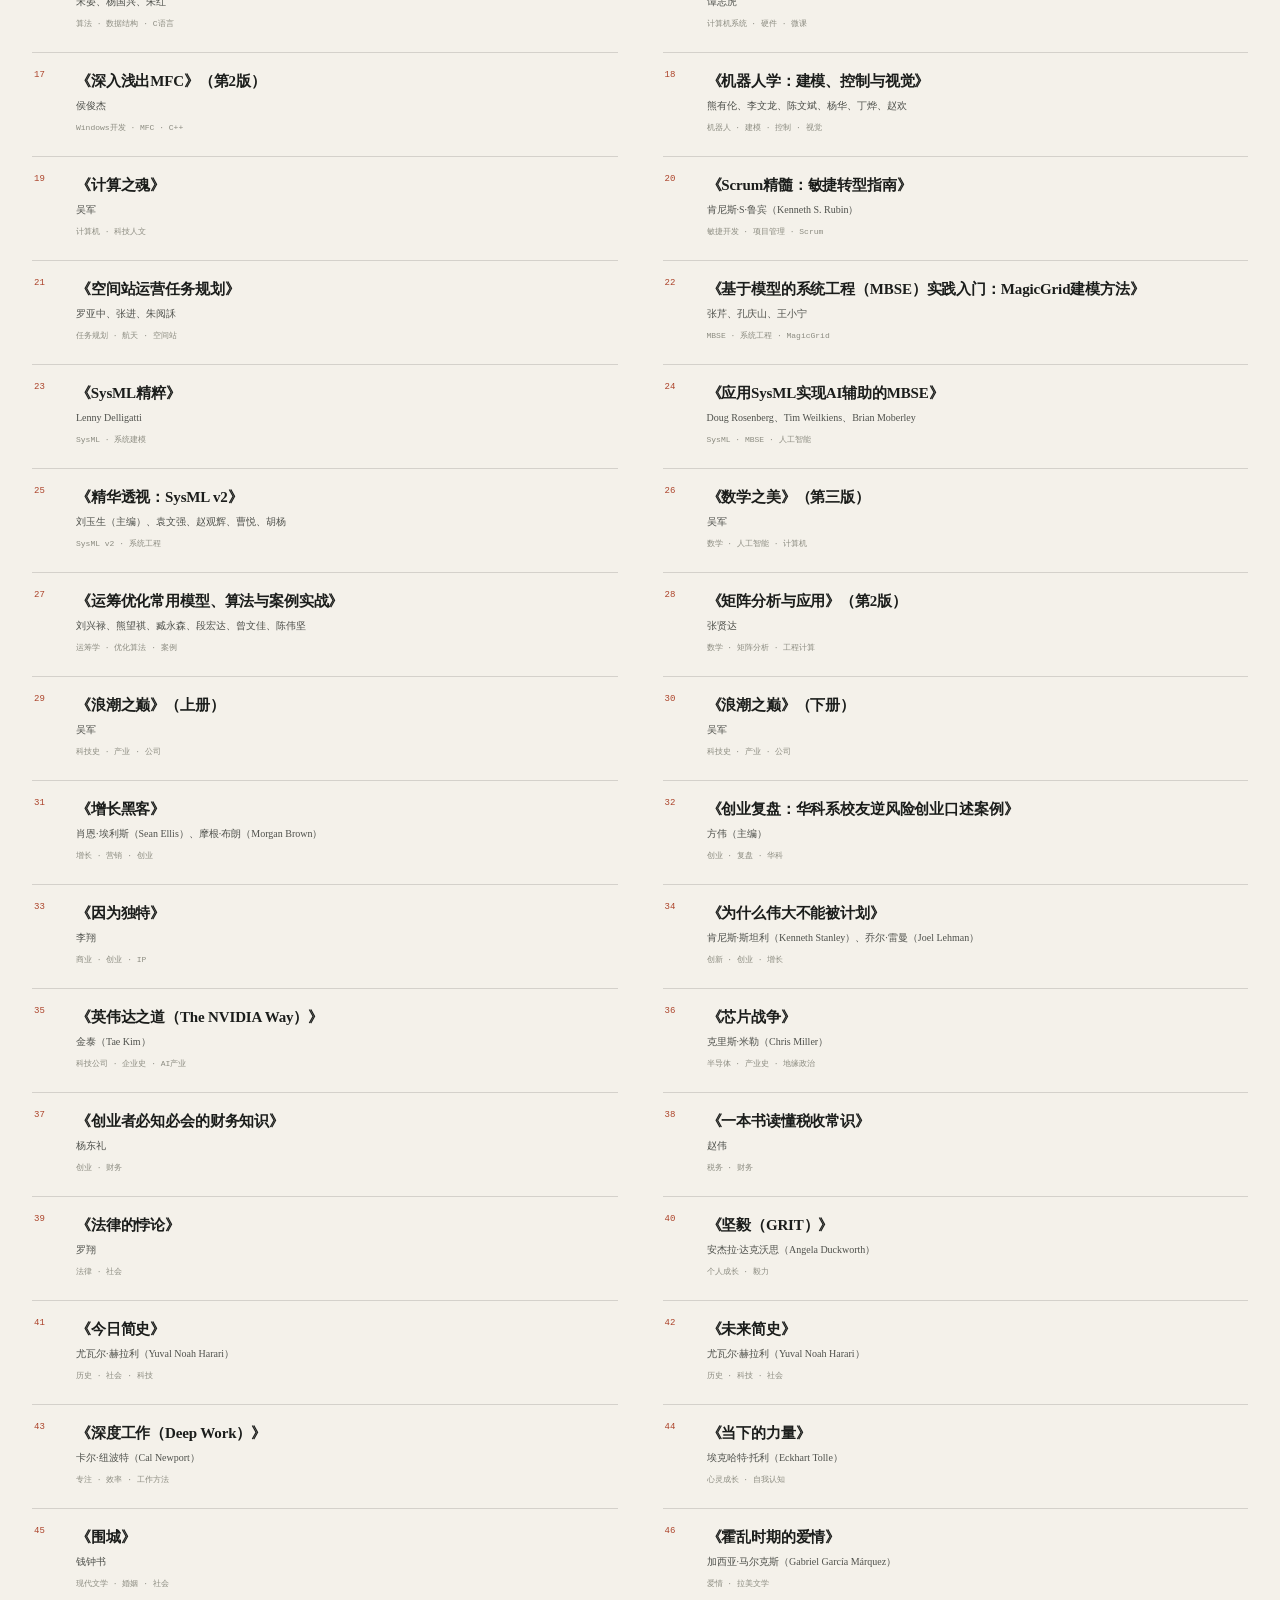
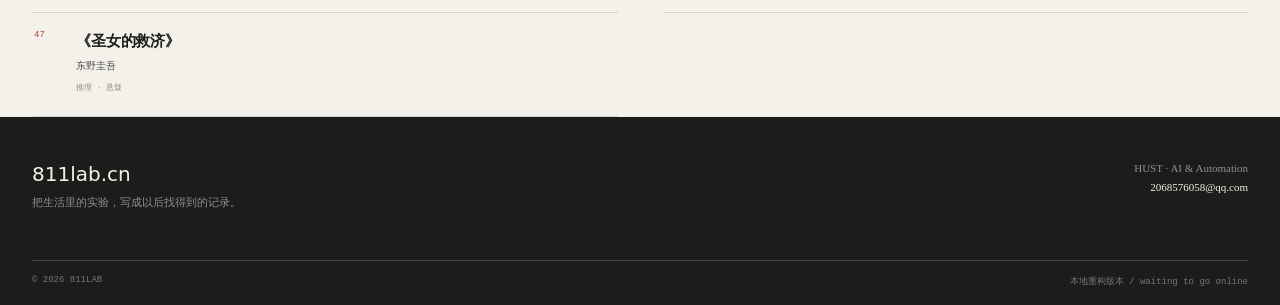
==== commit 074a54c5: "content: update hardware inventory" ====
--- a/index.html
+++ b/index.html
@@ -4,7 +4,7 @@
     <meta charset="UTF-8">
     <meta name="viewport" content="width=device-width, initial-scale=1.0">
     <meta name="description" content="811lab.cn 是一份个人成长记录，也是一间持续整理中的工作室档案。">
-    <title>811lab.cn · 工作台日志</title>
+    <title>811lab | 工作室</title>
     <link rel="preconnect" href="https://miaoda.feishu.cn">
     <link rel="stylesheet" href="https://miaoda.feishu.cn/fonts/css2?family=DM+Mono:wght@400;500&family=Space+Grotesk:wght@400;500;600;700&family=Noto+Serif+SC:wght@500;600;700&display=swap">
     <link rel="stylesheet" href="style.css">
@@ -21,6 +21,7 @@
             <nav class="main-nav" aria-label="主要导航">
                 <a href="#journal">记录</a>
                 <a href="#studio">工作室</a>
+                <a href="#hardware">设备</a>
                 <a href="#library">书架与路线</a>
             </nav>
         </div>
@@ -149,10 +150,10 @@
                         <span class="archive-content"><strong>书籍管理</strong><small>按主题整理正在读、待读和值得回看的书</small></span>
                         <span class="archive-arrow">↗</span>
                     </a>
-                    <a class="archive-item archive-item-muted" href="#studio-status">
+                    <a class="archive-item" href="#hardware">
                         <span class="archive-number">04</span>
-                        <span class="archive-content"><strong>硬件设备清单</strong><small>设备到手后登记；详细库存正在补全</small></span>
-                        <span class="archive-arrow">—</span>
+                        <span class="archive-content"><strong>硬件设备清单</strong><small>6 个分类、39 项代表性设备与研发平台</small></span>
+                        <span class="archive-arrow">↗</span>
                     </a>
                     <a class="archive-item archive-item-muted" href="#studio-status">
                         <span class="archive-number">05</span>
@@ -164,19 +165,133 @@
                 <aside class="status-panel" id="studio-status">
                     <div class="panel-heading"><span>工作台状态</span><span class="panel-live"><b></b> LIVE INDEX</span></div>
                     <div class="status-main"><span class="status-big">05</span><span class="status-copy">条记录线<br><small>正在形成个人知识系统</small></span></div>
-                    <div class="status-bar" aria-label="5 类档案中已有 3 类内容"><span style="width: 60%"></span></div>
+                    <div class="status-bar" aria-label="5 类档案中已有 4 类内容"><span style="width: 80%"></span></div>
                     <div class="status-row"><span>索引骨架</span><strong>已建立</strong></div>
-                    <div class="status-row"><span>硬件明细</span><strong class="is-pending">待补充</strong></div>
+                    <div class="status-row"><span>硬件明细</span><strong>已更新</strong></div>
                     <div class="status-row"><span>项目进度</span><strong class="is-pending">待补充</strong></div>
                     <p class="panel-footnote">状态只来自工作室目录中的真实记录，不用占位数据替代。</p>
                 </aside>
             </div>
         </section>
 
+        <section class="section hardware-section" id="hardware" data-section>
+            <div class="section-heading">
+                <div>
+                    <p class="kicker">03 / HARDWARE INDEX</p>
+                    <h2>硬件设备清单</h2>
+                </div>
+                <p class="section-note">面向访客的工作室硬件简介，完整库存与当前状态以飞书多维表格为准。</p>
+            </div>
+
+            <div class="hardware-overview">
+                <div class="hardware-stat"><strong>39</strong><span>项代表性设备</span></div>
+                <div class="hardware-stat"><strong>06</strong><span>个设备分类</span></div>
+                <div class="hardware-stat"><strong>01</strong><span>份持续更新的完整清单</span></div>
+                <a class="hardware-source" href="https://my.feishu.cn/base/K867bLnd0a6XL6s6AdWc1d4nnwh?table=tblyCnKaKiyGgyCd&amp;view=vewQFHjddP" target="_blank" rel="noreferrer">打开飞书使用清单 <span aria-hidden="true">↗</span></a>
+            </div>
+
+            <div class="hardware-toolbar">
+                <div class="hardware-filters" role="tablist" aria-label="硬件分类筛选">
+                    <button class="hardware-filter is-active" type="button" data-hardware-filter="all" role="tab" aria-selected="true">全部 39</button>
+                    <button class="hardware-filter" type="button" data-hardware-filter="3D 打印" role="tab" aria-selected="false">3D 打印 2</button>
+                    <button class="hardware-filter" type="button" data-hardware-filter="计算机与存储" role="tab" aria-selected="false">计算机与存储 5</button>
+                    <button class="hardware-filter" type="button" data-hardware-filter="嵌入式开发板" role="tab" aria-selected="false">嵌入式开发板 16</button>
+                    <button class="hardware-filter" type="button" data-hardware-filter="机器人与运动控制" role="tab" aria-selected="false">机器人与运动控制 5</button>
+                    <button class="hardware-filter" type="button" data-hardware-filter="电子仪器" role="tab" aria-selected="false">电子仪器 5</button>
+                    <button class="hardware-filter" type="button" data-hardware-filter="自媒体与影音设备" role="tab" aria-selected="false">自媒体与影音设备 6</button>
+                </div>
+                <label class="hardware-search">
+                    <span>检索设备</span>
+                    <input type="search" placeholder="搜索设备、型号或用途" data-hardware-search autocomplete="off">
+                </label>
+            </div>
+
+            <div class="hardware-status">当前显示 <strong data-hardware-visible-count>39</strong> 项</div>
+
+            <div class="hardware-grid" data-hardware-grid>
+                <section class="hardware-category" data-hardware-category="3D 打印">
+                    <div class="hardware-category-head"><span class="hardware-category-index">01</span><h3>3D 打印</h3><span>02 项</span></div>
+                    <ul class="hardware-list">
+                        <li class="hardware-item" data-hardware-search="3D 打印机 拓竹 A1 制作结构件 外壳 治具 快速原型"><h4>3D 打印机</h4><p class="hardware-spec">拓竹 A1</p><p>制作结构件、外壳、治具和快速原型</p></li>
+                        <li class="hardware-item" data-hardware-search="3D 耗材 PLA PETG Silk ABS TPU 彩虹色 哑光 夜光 FDM 后处理"><h4>3D 耗材</h4><p class="hardware-spec">PLA、PETG、Silk、ABS、TPU；彩虹色、哑光、夜光等</p><p>覆盖常见 FDM 打印材料和后处理用品</p></li>
+                    </ul>
+                </section>
+
+                <section class="hardware-category" data-hardware-category="计算机与存储">
+                    <div class="hardware-category-head"><span class="hardware-category-index">02</span><h3>计算机与存储</h3><span>05 项</span></div>
+                    <ul class="hardware-list">
+                        <li class="hardware-item" data-hardware-search="NAS 服务器 QNAP TS-216 Seagate 酷狼 4TB 文件存储 备份 局域网共享"><h4>NAS 服务器</h4><p class="hardware-spec">QNAP TS-216；Seagate 酷狼 4TB</p><p>文件存储、备份和局域网共享</p></li>
+                        <li class="hardware-item" data-hardware-search="固态硬盘 GM7000 高速 系统盘 项目盘"><h4>固态硬盘</h4><p class="hardware-spec">GM7000</p><p>高速系统盘和项目盘</p></li>
+                        <li class="hardware-item" data-hardware-search="移动硬盘 1000GB 项目资料 移动备份 交付"><h4>移动硬盘</h4><p class="hardware-spec">1000GB 等</p><p>项目资料移动备份和交付</p></li>
+                        <li class="hardware-item" data-hardware-search="台式主机 CO-44 开发 建模 切片 资料处理"><h4>台式主机</h4><p class="hardware-spec">CO-44 台式主机</p><p>开发、建模、切片和资料处理</p></li>
+                        <li class="hardware-item" data-hardware-search="显示器 A22 Redmi 21.45 S24 HP 24 Q32N2S 32 E16 15.6 便携屏 多屏 开发 演示"><h4>显示器</h4><p class="hardware-spec">A22（Redmi 21.45 英寸）、S24（HP 24 英寸）、Q32N2S（32 英寸）、E16（15.6 英寸便携屏）</p><p>多屏开发、资料查看和项目演示</p></li>
+                    </ul>
+                </section>
+
+                <section class="hardware-category" data-hardware-category="嵌入式开发板">
+                    <div class="hardware-category-head"><span class="hardware-category-index">03</span><h3>嵌入式开发板</h3><span>16 项</span></div>
+                    <ul class="hardware-list">
+                        <li class="hardware-item" data-hardware-search="ESP32 开发板 Type-C Wi-Fi 蓝牙 CH340 物联网 无线通信 入门"><h4>ESP32 开发板</h4><p class="hardware-spec">ESP32 Type-C；Wi-Fi + 蓝牙；CH340</p><p>物联网、无线通信和嵌入式入门</p></li>
+                        <li class="hardware-item" data-hardware-search="ESP32 模块 ESP32-WROOM-32UE Wi-Fi 蓝牙 产品原型 模块化开发"><h4>ESP32 模块</h4><p class="hardware-spec">ESP32-WROOM-32UE</p><p>Wi-Fi/蓝牙产品原型与模块化开发</p></li>
+                        <li class="hardware-item" data-hardware-search="Raspberry Pi Pico 2 RP2350A Type-C 微控制器 实时控制 嵌入式学习"><h4>Raspberry Pi Pico 2</h4><p class="hardware-spec">RP2350A Type-C</p><p>微控制器、实时控制和嵌入式学习</p></li>
+                        <li class="hardware-item" data-hardware-search="Arduino UNO R3 改进开发板 Arduino 传感器 执行器 实验"><h4>Arduino UNO R3</h4><p class="hardware-spec">UNO R3 改进开发板</p><p>Arduino 入门、传感器和执行器实验</p></li>
+                        <li class="hardware-item" data-hardware-search="Arduino Nano Nano V3.0 焊接版 小型 控制器 原型制作"><h4>Arduino Nano</h4><p class="hardware-spec">Nano V3.0 焊接版</p><p>小型 Arduino 控制器和原型制作</p></li>
+                        <li class="hardware-item" data-hardware-search="Arduino Pro Mini Pro Mini ATMega 低成本 小尺寸 嵌入式控制"><h4>Arduino Pro Mini</h4><p class="hardware-spec">Pro Mini ATMega</p><p>低成本、小尺寸嵌入式控制</p></li>
+                        <li class="hardware-item" data-hardware-search="STM32F030 开发板 STM32F030C8T6 最小系统 基础外设 编程"><h4>STM32F030 开发板</h4><p class="hardware-spec">STM32F030C8T6 最小系统</p><p>STM32 基础外设和嵌入式编程</p></li>
+                        <li class="hardware-item" data-hardware-search="STM32F103 开发板 STM32F103C8T6 64K 排针 外设 RTOS 项目"><h4>STM32F103 开发板</h4><p class="hardware-spec">STM32F103C8T6，64K，排针版</p><p>STM32 外设、RTOS 和项目开发</p></li>
+                        <li class="hardware-item" data-hardware-search="STM32F103 开发板 STM32F103C6T6 32K 未焊排针 外设 RTOS 项目"><h4>STM32F103 开发板</h4><p class="hardware-spec">STM32F103C6T6，32K，未焊排针版</p><p>STM32 外设、RTOS 和项目开发</p></li>
+                        <li class="hardware-item" data-hardware-search="STM8S003 开发板 STM8S003F3 8 位 单片机 控制"><h4>STM8S003 开发板</h4><p class="hardware-spec">STM8S003F3</p><p>低成本 8 位单片机学习与控制</p></li>
+                        <li class="hardware-item" data-hardware-search="BearPi-HM Nano Hi3861 OpenHarmony 鸿蒙 物联网 端侧开发"><h4>BearPi-HM Nano</h4><p class="hardware-spec">Hi3861；OpenHarmony</p><p>鸿蒙物联网与端侧开发学习</p></li>
+                        <li class="hardware-item" data-hardware-search="Orange Pi 5 Plus RK3588 16G 10.1 英寸屏 Linux 边缘计算 AI 多媒体"><h4>Orange Pi 5 Plus</h4><p class="hardware-spec">RK3588；16G 主板 + 10.1 英寸屏</p><p>Linux、边缘计算、AI 和多媒体开发</p></li>
+                        <li class="hardware-item" data-hardware-search="FPGA 开发板 野火征途 Mini Cyclone IV EP4CE10F17C8N 下载器 5 英寸屏 HDMI 数字逻辑"><h4>FPGA 开发板</h4><p class="hardware-spec">野火征途 Mini；Cyclone IV EP4CE10F17C8N；下载器 + 5 英寸屏</p><p>FPGA、HDMI 和数字逻辑学习</p></li>
+                        <li class="hardware-item" data-hardware-search="Air780EG 开发板 CAT1 GNSS GPS 天线 蜂窝通信 定位 物联网"><h4>Air780EG 开发板</h4><p class="hardware-spec">CAT1 + GNSS；GPS 天线</p><p>蜂窝通信、定位和物联网开发</p></li>
+                        <li class="hardware-item" data-hardware-search="ASR PRO 语音开发板 ASRPRO Type-C 喇叭 离线语音识别 语音交互"><h4>ASR PRO 语音开发板</h4><p class="hardware-spec">ASRPRO；Type-C 数据线 + 喇叭</p><p>离线语音识别和语音交互开发</p></li>
+                        <li class="hardware-item" data-hardware-search="树莓派 5 主板 显示配件 Linux GPIO 边缘计算"><h4>树莓派 5 主板</h4><p class="hardware-spec">树莓派 5 主板及显示配件</p><p>Linux、GPIO 和边缘计算学习</p></li>
+                    </ul>
+                </section>
+
+                <section class="hardware-category" data-hardware-category="机器人与运动控制">
+                    <div class="hardware-category-head"><span class="hardware-category-index">04</span><h3>机器人与运动控制</h3><span>05 项</span></div>
+                    <ul class="hardware-list">
+                        <li class="hardware-item" data-hardware-search="四轴机械臂 4 轴 4 自由度 舵机 Arduino Wi-Fi 机器人运动 控制程序"><h4>四轴机械臂</h4><p class="hardware-spec">4 轴 4 自由度；4 个舵机；Arduino/Wi-Fi 控制板</p><p>机器人运动、舵机和控制程序学习</p></li>
+                        <li class="hardware-item" data-hardware-search="FOC 控制板 双路无刷微型 FOC V3P ESP32 无刷电机 电流环 运动控制"><h4>FOC 控制板</h4><p class="hardware-spec">双路无刷微型 FOC V3P；含 ESP32</p><p>无刷电机、FOC 电流环和运动控制</p></li>
+                        <li class="hardware-item" data-hardware-search="STM32G474 电机控制板 正点原子 FOC PID 工控主板 电机控制 实验"><h4>STM32G474 电机控制板</h4><p class="hardware-spec">正点原子 STM32G474；FOC/PID 工控主板</p><p>电机控制、FOC 和 PID 实验</p></li>
+                        <li class="hardware-item" data-hardware-search="电机与驱动 N20 N30 直流无刷电机 驱动板 机构运动 自动化"><h4>电机与驱动</h4><p class="hardware-spec">N20、N30、直流无刷电机及驱动板</p><p>电机驱动、机构运动和自动化实验</p></li>
+                        <li class="hardware-item" data-hardware-search="舵机 MG90S SG90 9g 机械臂 云台 小型机构控制"><h4>舵机</h4><p class="hardware-spec">MG90S、SG90 9g 等</p><p>机械臂、云台和小型机构控制</p></li>
+                    </ul>
+                </section>
+
+                <section class="hardware-category" data-hardware-category="电子仪器">
+                    <div class="hardware-category-head"><span class="hardware-category-index">05</span><h3>电子仪器</h3><span>05 项</span></div>
+                    <ul class="hardware-list">
+                        <li class="hardware-item" data-hardware-search="数字示波器 DSO-TC3 高配 电路波形 信号 电源调试"><h4>数字示波器</h4><p class="hardware-spec">DSO-TC3 高配</p><p>电路波形、信号和电源调试</p></li>
+                        <li class="hardware-item" data-hardware-search="可编程直流电源 KD3005D 嵌入式 电路实验 供电"><h4>可编程直流电源</h4><p class="hardware-spec">KD3005D</p><p>嵌入式和电路实验供电</p></li>
+                        <li class="hardware-item" data-hardware-search="USB 逻辑分析仪 24M 采样 8 通道 串行总线 时序 数字信号"><h4>USB 逻辑分析仪</h4><p class="hardware-spec">24M 采样；8 通道</p><p>串行总线、时序和数字信号分析</p></li>
+                        <li class="hardware-item" data-hardware-search="ST-LINK 下载器 V20 国产主控 STM8 STM32 烧录 仿真 调试"><h4>ST-LINK 下载器</h4><p class="hardware-spec">V20 国产主控；支持 STM8/STM32</p><p>烧录、仿真和调试</p></li>
+                        <li class="hardware-item" data-hardware-search="测压计 型号未提供 电压 电源 基础测量"><h4>测压计</h4><p class="hardware-spec">型号未提供</p><p>电压和电源基础测量</p></li>
+                    </ul>
+                </section>
+
+                <section class="hardware-category" data-hardware-category="自媒体与影音设备">
+                    <div class="hardware-category-head"><span class="hardware-category-index">06</span><h3>自媒体与影音设备</h3><span>06 项</span></div>
+                    <ul class="hardware-list">
+                        <li class="hardware-item" data-hardware-search="相机 型号未提供 项目记录 拍摄 成品展示"><h4>相机</h4><p class="hardware-spec">型号未提供</p><p>项目记录、拍摄和成品展示</p></li>
+                        <li class="hardware-item" data-hardware-search="4K 摄像头 800 万像素 隐私盖 支架 视频会议 直播 课程 桌面拍摄"><h4>4K 摄像头</h4><p class="hardware-spec">800 万像素；隐私盖；自带支架</p><p>视频会议、直播、课程和桌面拍摄</p></li>
+                        <li class="hardware-item" data-hardware-search="无线领夹麦克风 Ulanzi A100 一拖二 采访 直播 Vlog 移动收音"><h4>无线领夹麦克风</h4><p class="hardware-spec">Ulanzi A100；一拖二</p><p>采访、直播、Vlog 和移动收音</p></li>
+                        <li class="hardware-item" data-hardware-search="无人机 电镀黑 智能悬浮 4K 航拍 空间 户外 项目拍摄"><h4>无人机</h4><p class="hardware-spec">电镀黑；智能悬浮；4K/航拍款</p><p>空间、户外和项目场景拍摄</p></li>
+                        <li class="hardware-item" data-hardware-search="无人机 避障款 飞行控制 辅助拍摄"><h4>无人机</h4><p class="hardware-spec">避障款</p><p>飞行控制练习和辅助拍摄</p></li>
+                        <li class="hardware-item" data-hardware-search="音频设备 DHE-6000 音箱 小米智能音箱 音频播放 语音交互 声音测试"><h4>音频设备</h4><p class="hardware-spec">DHE-6000 音箱；小米智能音箱</p><p>音频播放、语音交互和声音测试</p></li>
+                    </ul>
+                </section>
+            </div>
+            <p class="hardware-empty" data-hardware-empty hidden>没有匹配的设备，试试更短的关键词或切换分类。</p>
+            <p class="hardware-footnote">设备的当前状态、更多型号和后续补充，以飞书多维表格中的「使用清单」为准。</p>
+        </section>
+
         <section class="section library-section" id="library" data-section>
             <div class="section-heading">
                 <div>
-                    <p class="kicker">03 / SHELF & ROUTES</p>
+                    <p class="kicker">04 / SHELF & ROUTES</p>
                     <h2>书架与研究路线</h2>
                 </div>
                 <p class="section-note">阅读不是收藏数量，而是下一次动手前的准备。</p>
--- a/style.css
+++ b/style.css
@@ -99,6 +99,41 @@
 .library-layout { display: grid; grid-template-columns: 1.1fr .9fr; gap: 72px; padding-top: 30px; }.book-shelf { padding: 18px 20px 20px; border: 1px solid var(--line-strong); background: #e9e3d8; }.shelf-header { display: flex; justify-content: space-between; color: var(--muted); font: 9px var(--mono); }.book-stack { display: flex; align-items: end; justify-content: center; gap: 8px; min-height: 245px; padding: 27px 12px 0; }.book { position: relative; width: 19%; min-width: 65px; max-width: 92px; height: 172px; padding: 15px 10px 11px; display: flex; flex-direction: column; justify-content: space-between; border: 1px solid rgba(27,29,27,.4); box-shadow: 4px 5px 0 rgba(27,29,27,.09); color: var(--paper); font: 15px/1.25 var(--body); transition: transform .2s ease; }.book:hover { transform: translateY(-9px) rotate(-2deg); }.book small { color: rgba(244,241,234,.75); font: 8px var(--mono); line-height: 1.4; }.book-coral { height: 195px; background: var(--orange); }.book-ink { height: 213px; background: var(--ink); }.book-teal { height: 174px; background: var(--teal); }.book-gold { height: 191px; background: var(--gold); }.book-blue { height: 225px; background: var(--blue); }.shelf-line { height: 9px; border-top: 2px solid var(--ink); border-bottom: 1px solid var(--line-strong); }.shelf-caption { margin: 17px 0 0; color: var(--muted); font: 11px/1.7 var(--body); }.route-list { border-top: 1px solid var(--line); }.route-item { display: grid; grid-template-columns: 36px 1fr 35px; align-items: center; gap: 15px; min-height: 85px; border-bottom: 1px solid var(--line); text-decoration: none; }.route-item:hover strong { color: var(--orange-dark); }.route-icon { width: 31px; height: 31px; display: grid; place-items: center; border: 1px solid currentColor; font: 16px var(--mono); }.route-icon-orange { color: var(--orange); }.route-icon-teal { color: var(--teal); }.route-icon-gold { color: var(--gold); }.route-item strong { display: block; font: 17px var(--body); }.route-item small { display: block; margin-top: 4px; color: var(--muted); font: 10px var(--body); }.route-count { color: var(--muted); font: 12px var(--mono); text-align: right; }
 
 .book-catalog-wrap { margin-top: 78px; padding-top: 30px; border-top: 1px solid var(--line-strong); }
+.hardware-overview { display: grid; grid-template-columns: repeat(3, 1fr) 1.35fr; gap: 0; margin-top: 30px; border-top: 1px solid var(--line-strong); border-bottom: 1px solid var(--line-strong); }
+.hardware-stat { min-height: 105px; display: flex; flex-direction: column; justify-content: center; gap: 8px; padding: 16px 20px; border-right: 1px solid var(--line); }
+.hardware-stat strong { color: var(--orange); font: 42px/.9 var(--mono); letter-spacing: -.08em; }
+.hardware-stat span { color: var(--muted); font: 10px var(--body); }
+.hardware-source { display: flex; align-items: center; justify-content: space-between; gap: 14px; min-height: 105px; padding: 16px 20px; color: var(--teal); font: 11px var(--body); text-decoration: none; }
+.hardware-source span { font: 17px var(--mono); }
+.hardware-source:hover { background: rgba(78,129,121,.08); color: var(--ink); }
+.hardware-toolbar { display: grid; grid-template-columns: 1fr minmax(220px, 300px); align-items: end; gap: 30px; margin-top: 28px; }
+.hardware-filters { display: flex; flex-wrap: wrap; gap: 7px; }
+.hardware-filter { min-height: 31px; padding: 0 10px; border: 1px solid var(--line); background: transparent; color: var(--ink-soft); cursor: pointer; font: 9px var(--mono); transition: background .2s ease, color .2s ease, border-color .2s ease; }
+.hardware-filter:hover, .hardware-filter.is-active { border-color: var(--ink); background: var(--ink); color: var(--paper); }
+.hardware-search { display: flex; flex-direction: column; gap: 7px; color: var(--muted); font: 9px var(--mono); }
+.hardware-search input { width: 100%; min-height: 41px; padding: 0 12px; border: 1px solid var(--line-strong); border-radius: 0; background: rgba(255,255,255,.25); color: var(--ink); font: 12px var(--body); outline: none; }
+.hardware-search input:focus { border-color: var(--teal); box-shadow: 0 0 0 2px rgba(78,129,121,.12); }
+.hardware-search input::placeholder { color: var(--muted); }
+.hardware-status { margin-top: 21px; color: var(--muted); font: 9px var(--mono); text-align: right; }
+.hardware-status strong { color: var(--orange-dark); font-weight: 500; }
+.hardware-grid { display: grid; grid-template-columns: repeat(2, minmax(0, 1fr)); gap: 14px; align-items: start; margin-top: 10px; }
+.hardware-grid.is-single-column { grid-template-columns: 1fr; }
+.hardware-column { min-width: 0; display: flex; flex-direction: column; gap: 14px; }
+.hardware-category { margin: 0; border: 1px solid var(--line); background: rgba(255,255,255,.17); }
+.hardware-category.is-hidden { display: none; }
+.hardware-item.is-hidden { display: none; }
+.hardware-category-head { display: grid; grid-template-columns: 28px 1fr auto; align-items: baseline; gap: 11px; padding: 15px 17px 13px; border-bottom: 1px solid var(--line); }
+.hardware-category-index { color: var(--orange-dark); font: 9px var(--mono); }
+.hardware-category-head h3 { margin: 0; font: 600 19px/1.3 var(--body); }
+.hardware-category-head > span:last-child { color: var(--muted); font: 9px var(--mono); }
+.hardware-list { margin: 0; padding: 0; list-style: none; }
+.hardware-item { padding: 16px 17px 15px; border-bottom: 1px solid var(--line); }
+.hardware-item:last-child { border-bottom: 0; }
+.hardware-item h4 { margin: 0 0 5px; font: 600 15px/1.45 var(--body); }
+.hardware-item p { margin: 0; color: var(--muted); font: 11px/1.65 var(--body); overflow-wrap: anywhere; }
+.hardware-item .hardware-spec { color: var(--ink-soft); font: 10px/1.55 var(--mono); }
+.hardware-empty { margin: 0; padding: 34px 0; border-bottom: 1px solid var(--line); color: var(--muted); font: 12px var(--body); text-align: center; }
+.hardware-footnote { margin: 20px 0 0; color: var(--muted); font: 11px/1.7 var(--body); }
 .catalog-header { display: grid; grid-template-columns: 1fr minmax(260px, 380px); gap: 70px; align-items: end; }
 .catalog-title h3 { margin: 8px 0 11px; font: 600 30px/1.25 var(--body); letter-spacing: -.03em; }
 .catalog-title > p:last-child { max-width: 650px; margin: 0; color: var(--muted); font: 12px/1.8 var(--body); }
@@ -122,6 +157,7 @@
 
 .site-footer { background: var(--ink); color: var(--paper); }.footer-inner, .footer-bottom { width: min(var(--max), calc(100% - 64px)); margin: 0 auto; }.footer-inner { display: flex; justify-content: space-between; gap: 30px; padding: 45px 0 50px; }.footer-inner > div:first-child { display: flex; flex-direction: column; gap: 9px; }.footer-inner strong { font: 20px var(--display); }.footer-inner span, .footer-meta { color: rgba(244,241,234,.54); font: 11px var(--body); }.footer-meta { display: flex; flex-direction: column; align-items: end; gap: 7px; }.footer-meta a { color: var(--paper); text-decoration: none; }.footer-meta a:hover { color: #ff9b78; }.footer-bottom { display: flex; justify-content: space-between; gap: 20px; padding: 14px 0 17px; border-top: 1px solid rgba(244,241,234,.17); color: rgba(244,241,234,.42); font: 9px var(--mono); }
 
-@media (max-width: 980px) { .hero-inner { grid-template-columns: 1fr; gap: 52px; }.hero-copy { max-width: 700px; }.hero-visual { max-width: 680px; width: 100%; justify-self: end; }.journal-grid { grid-template-columns: 1fr 1fr; }.journal-card-featured { grid-column: span 2; min-height: 290px; }.studio-layout, .library-layout { gap: 38px; }.catalog-header { gap: 38px; }.book-catalog { column-gap: 28px; } }
-@media (max-width: 700px) { .header-inner, .hero-inner, .section, .hero-rule, .footer-inner, .footer-bottom { width: min(100% - 34px, var(--max)); }.header-inner { min-height: 68px; }.main-nav { display: none; }.hero { padding-top: 63px; min-height: auto; }.hero h1 { font-size: clamp(42px, 14vw, 60px); }.hero-intro { font-size: 15px; }.hero-actions { align-items: flex-start; flex-direction: column; gap: 10px; }.button { width: fit-content; }.hero-meta { gap: 8px 15px; margin-top: 35px; }.hero-visual { min-height: 350px; padding: 11px 12px; }.workbench-grid { min-height: 300px; background-size: 25px 25px; }.board { left: 11%; top: 22%; width: 62%; }.note-main { right: 6%; top: 32%; width: 112px; height: 124px; }.note-side { right: 14%; bottom: 9%; }.visual-stamp { left: 5%; bottom: 13%; }.section { padding-top: 91px; }.section-heading { align-items: flex-start; flex-direction: column; gap: 14px; }.section-note { max-width: 350px; }.journal-grid, .studio-layout, .library-layout, .catalog-header, .book-catalog { grid-template-columns: 1fr; }.journal-card-featured { grid-column: auto; }.journal-card { min-height: 285px; }.studio-layout, .library-layout { gap: 36px; }.archive-item { grid-template-columns: 38px 1fr 21px; gap: 9px; }.archive-content strong { font-size: 16px; }.book-stack { gap: 5px; padding-inline: 0; }.book { min-width: 0; width: 19%; padding-inline: 7px; font-size: 12px; }.book small { font-size: 7px; }.book-coral { height: 165px; }.book-ink { height: 188px; }.book-teal { height: 150px; }.book-gold { height: 170px; }.book-blue { height: 197px; }.book-catalog-wrap { margin-top: 58px; }.catalog-header { gap: 22px; }.catalog-title h3 { font-size: 25px; }.catalog-filter-row { flex-wrap: nowrap; overflow-x: auto; padding-bottom: 7px; }.catalog-filter { flex: 0 0 auto; }.catalog-status { text-align: left; }.book-entry { min-height: 96px; }.footer-inner, .footer-bottom { flex-direction: column; gap: 18px; }.footer-meta { align-items: flex-start; } }
+@media (max-width: 980px) { .hero-inner { grid-template-columns: 1fr; gap: 52px; }.hero-copy { max-width: 700px; }.hero-visual { max-width: 680px; width: 100%; justify-self: end; }.journal-grid { grid-template-columns: 1fr 1fr; }.journal-card-featured { grid-column: span 2; min-height: 290px; }.studio-layout, .library-layout { gap: 38px; }.hardware-toolbar { grid-template-columns: 1fr; gap: 20px; }.hardware-search { max-width: 380px; }.catalog-header { gap: 38px; }.book-catalog { column-gap: 28px; } }
+@media (max-width: 700px) { .header-inner, .hero-inner, .section, .hero-rule, .footer-inner, .footer-bottom { width: min(100% - 34px, var(--max)); }.header-inner { min-height: 68px; }.main-nav { display: none; }.hero { padding-top: 63px; min-height: auto; }.hero h1 { font-size: clamp(42px, 14vw, 60px); }.hero-intro { font-size: 15px; }.hero-actions { align-items: flex-start; flex-direction: column; gap: 10px; }.button { width: fit-content; }.hero-meta { gap: 8px 15px; margin-top: 35px; }.hero-visual { min-height: 350px; padding: 11px 12px; }.workbench-grid { min-height: 300px; background-size: 25px 25px; }.board { left: 11%; top: 22%; width: 62%; }.note-main { right: 6%; top: 32%; width: 112px; height: 124px; }.note-side { right: 14%; bottom: 9%; }.visual-stamp { left: 5%; bottom: 13%; }.section { padding-top: 91px; }.section-heading { align-items: flex-start; flex-direction: column; gap: 14px; }.section-note { max-width: 350px; }.journal-grid, .studio-layout, .library-layout, .catalog-header, .book-catalog { grid-template-columns: 1fr; }.hardware-grid { grid-template-columns: 1fr; }.journal-card-featured { grid-column: auto; }.journal-card { min-height: 285px; }.studio-layout, .library-layout { gap: 36px; }.hardware-overview { grid-template-columns: repeat(2, 1fr); }.hardware-stat { min-height: 90px; }.hardware-stat:nth-child(2) { border-right: 0; }.hardware-stat:nth-child(3) { border-top: 1px solid var(--line); }.hardware-source { min-height: 76px; grid-column: 1 / -1; border-top: 1px solid var(--line); }.hardware-filters { flex-wrap: nowrap; overflow-x: auto; padding-bottom: 7px; }.hardware-filter { flex: 0 0 auto; }.hardware-status { text-align: left; }.hardware-category-head { padding-inline: 14px; }.hardware-item { padding-left: 43px; padding-right: 14px; }.archive-item { grid-template-columns: 38px 1fr 21px; gap: 9px; }.archive-content strong { font-size: 16px; }.book-stack { gap: 5px; padding-inline: 0; }.book { min-width: 0; width: 19%; padding-inline: 7px; font-size: 12px; }.book small { font-size: 7px; }.book-coral { height: 165px; }.book-ink { height: 188px; }.book-teal { height: 150px; }.book-gold { height: 170px; }.book-blue { height: 197px; }.book-catalog-wrap { margin-top: 58px; }.catalog-header { gap: 22px; }.catalog-title h3 { font-size: 25px; }.catalog-filter-row { flex-wrap: nowrap; overflow-x: auto; padding-bottom: 7px; }.catalog-filter { flex: 0 0 auto; }.catalog-status { text-align: left; }.book-entry { min-height: 96px; }.footer-inner, .footer-bottom { flex-direction: column; gap: 18px; }.footer-meta { align-items: flex-start; } }
+@media (max-width: 700px) { .hardware-item { padding-left: 14px; } }
 @media (prefers-reduced-motion: reduce) { html { scroll-behavior: auto; }.button, .journal-card, .archive-item, .book { transition: none; } }
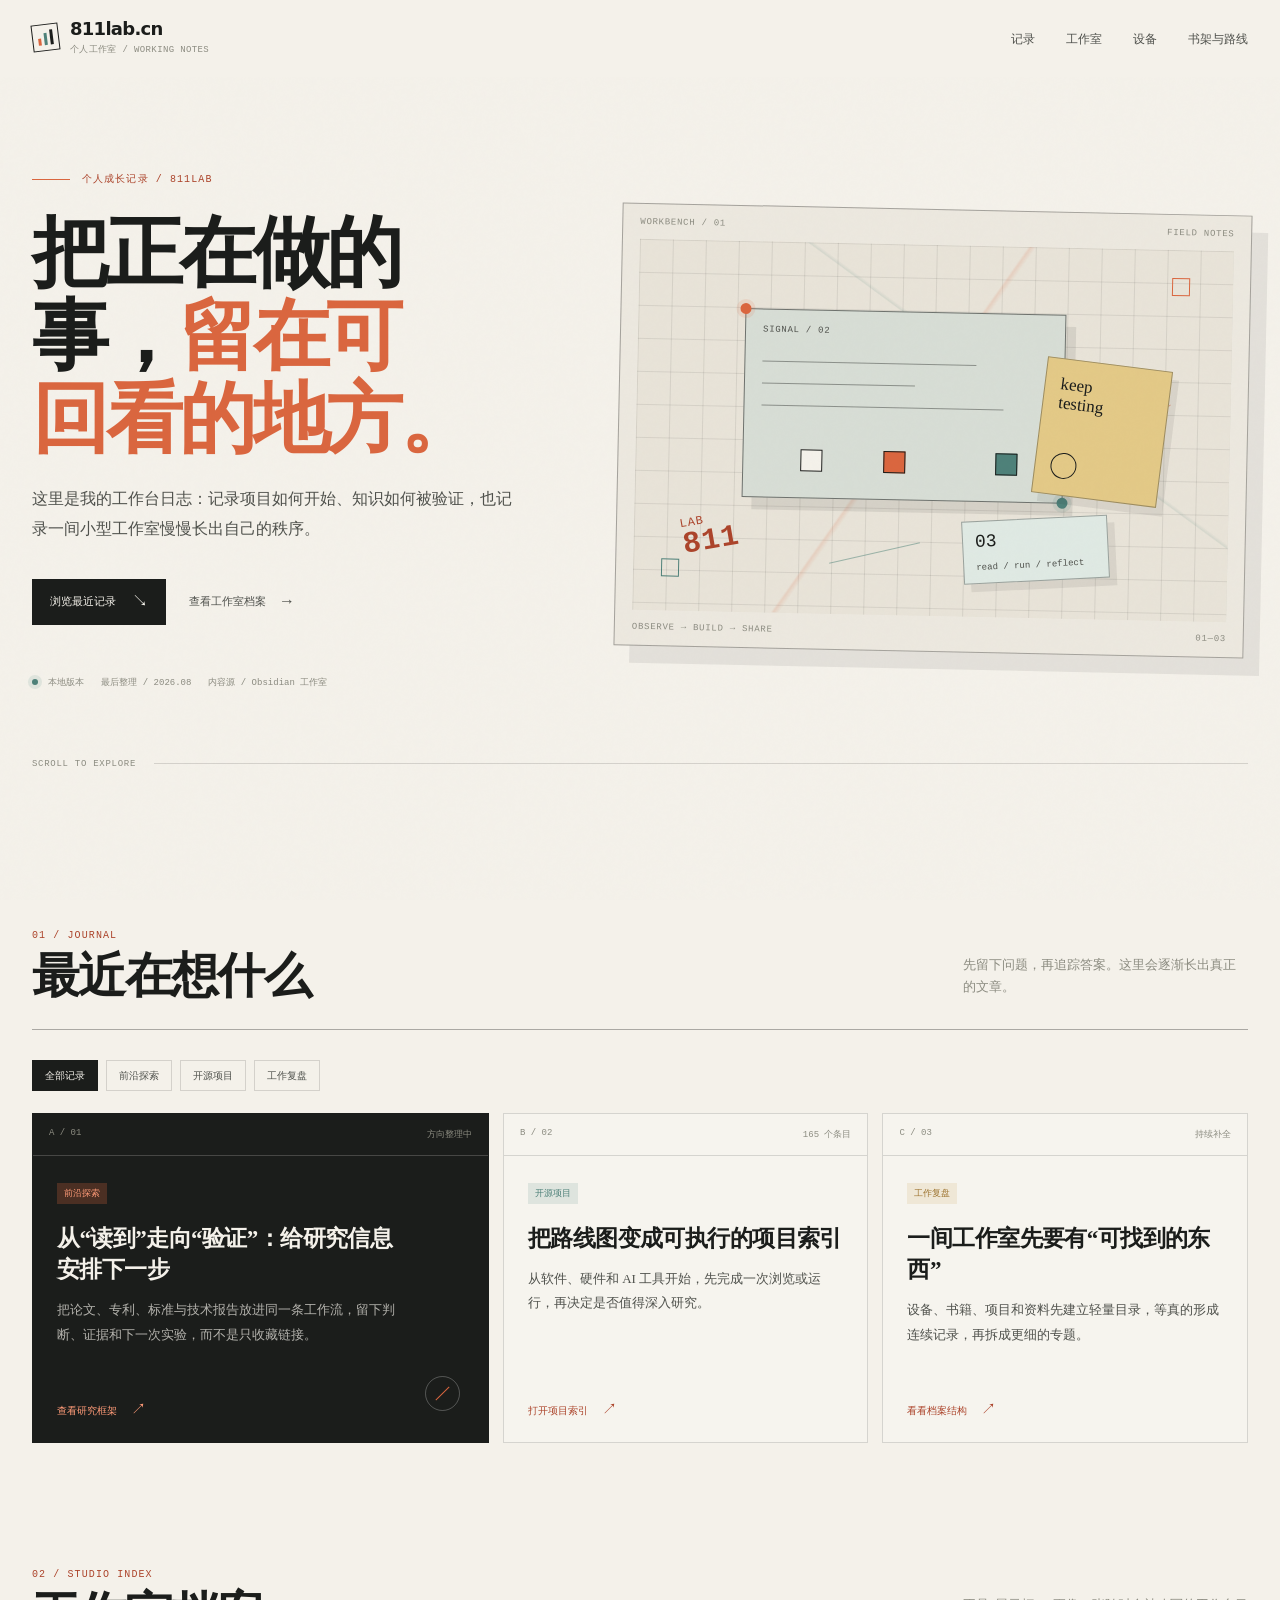
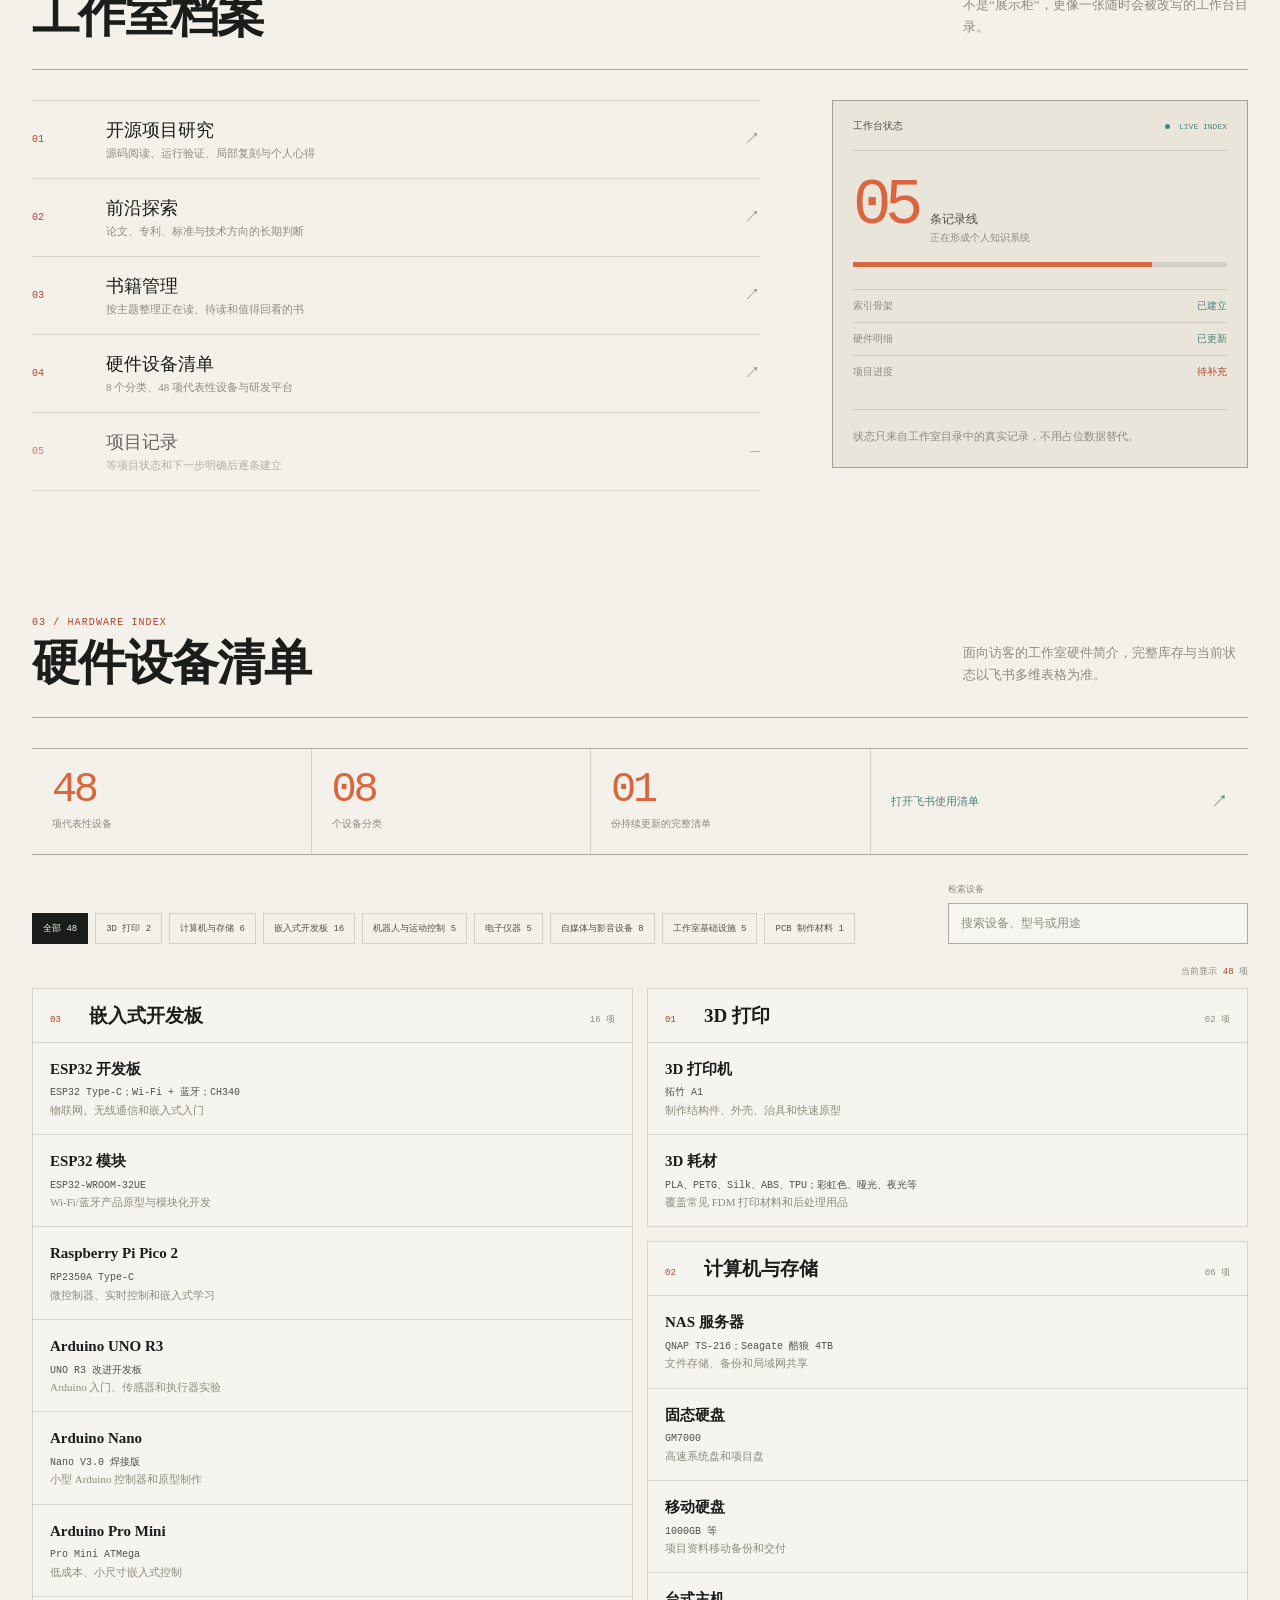
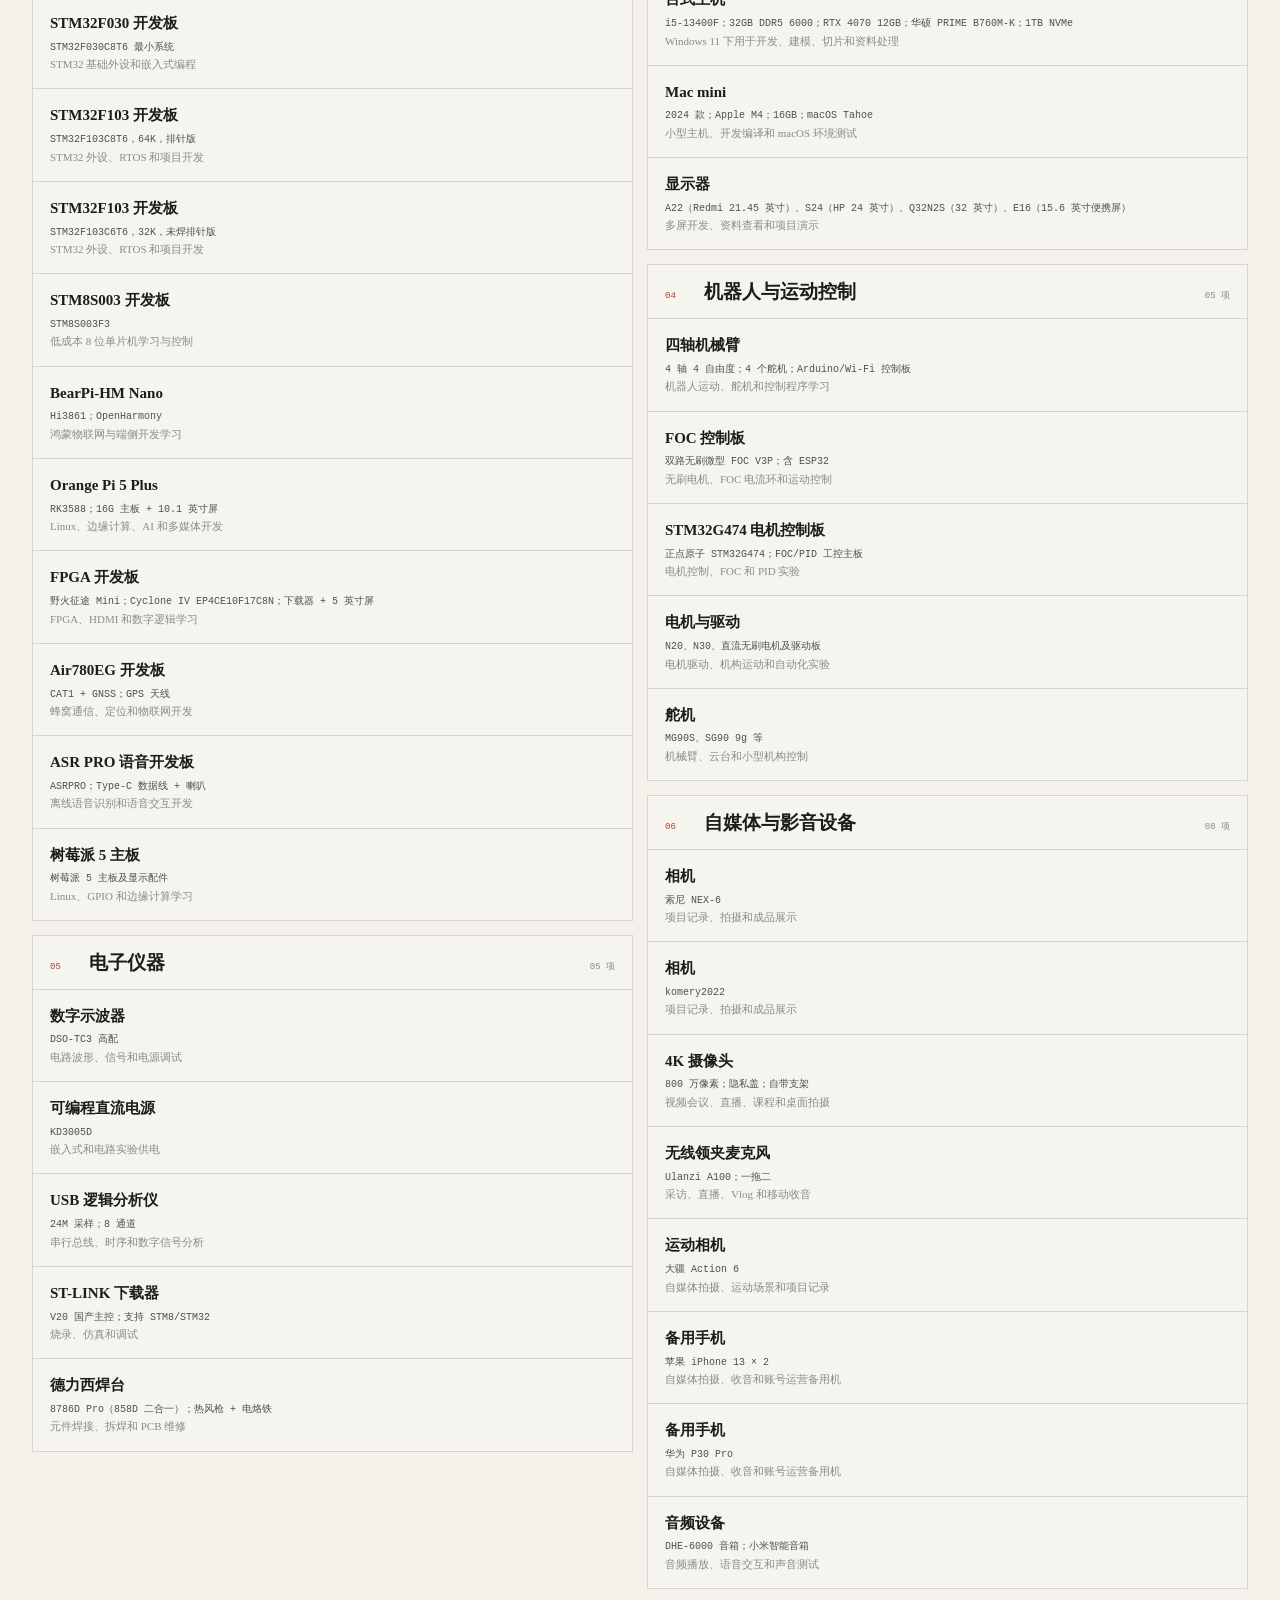
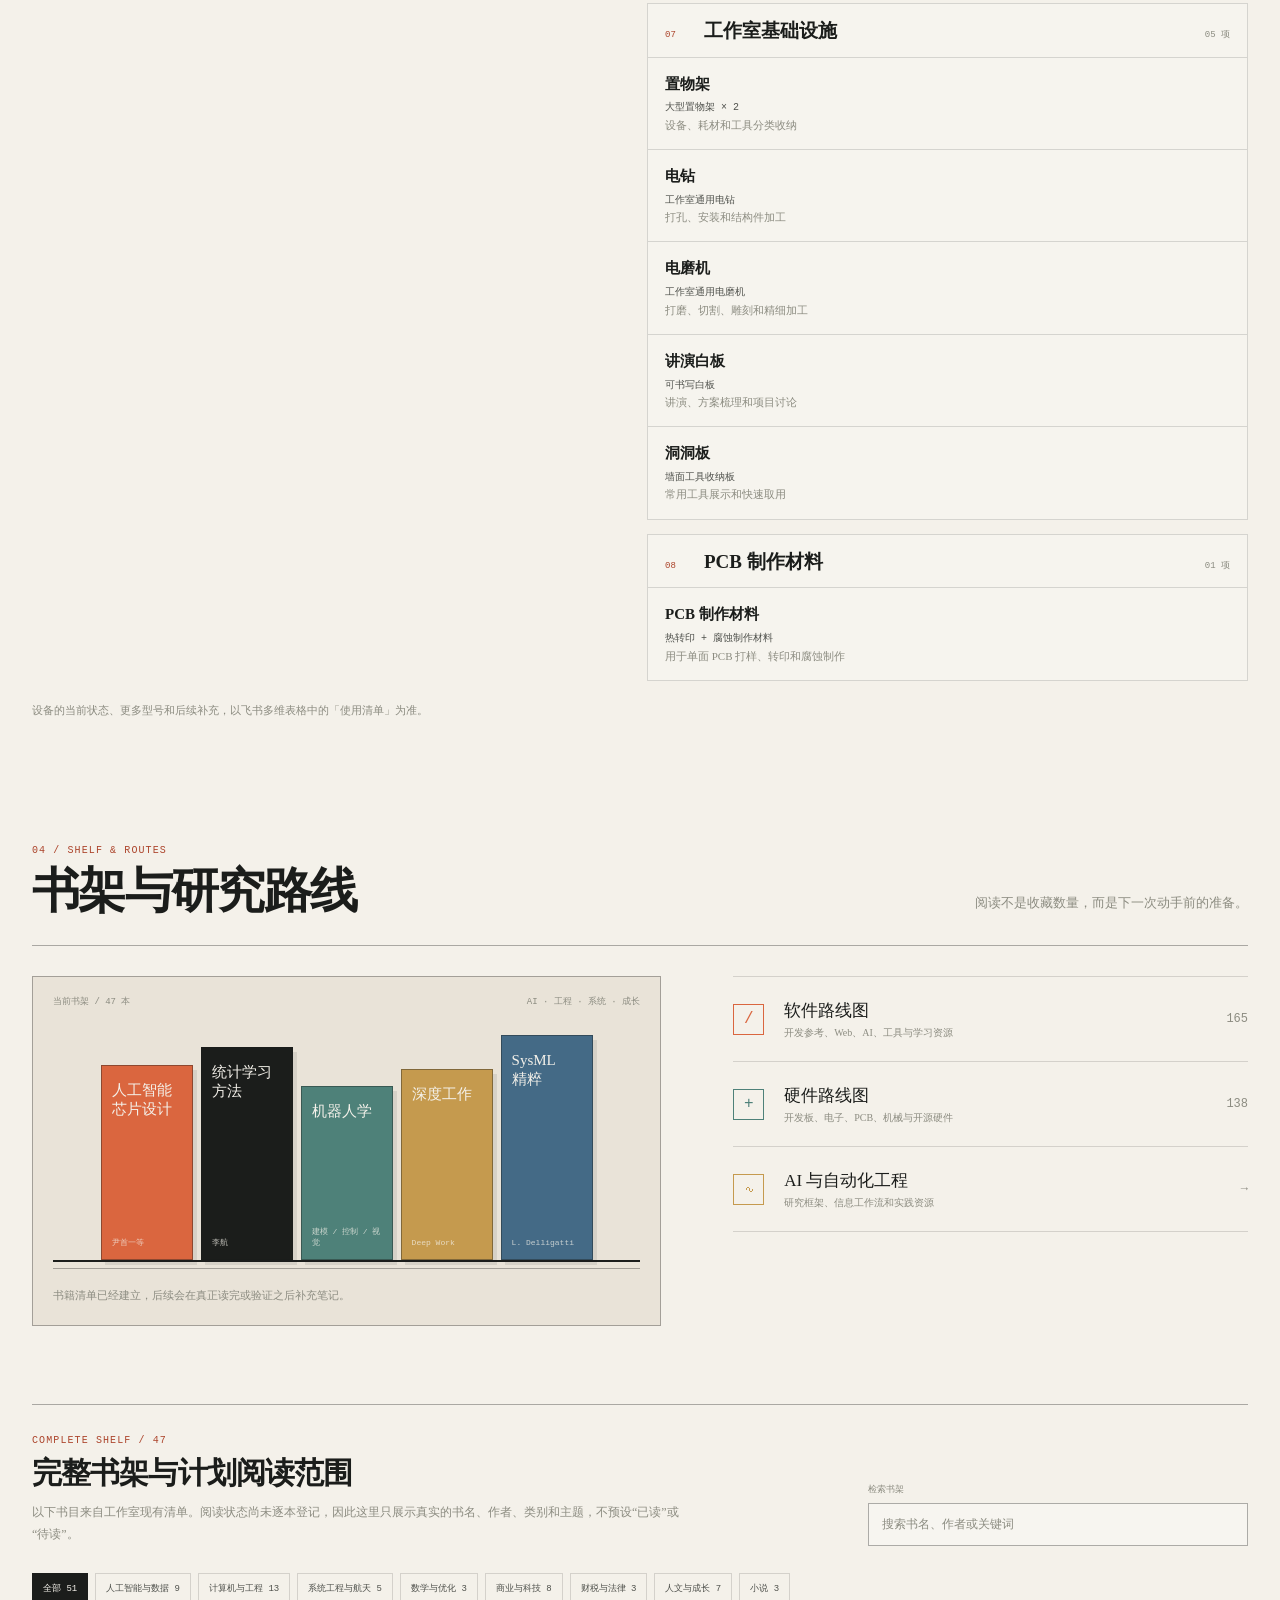
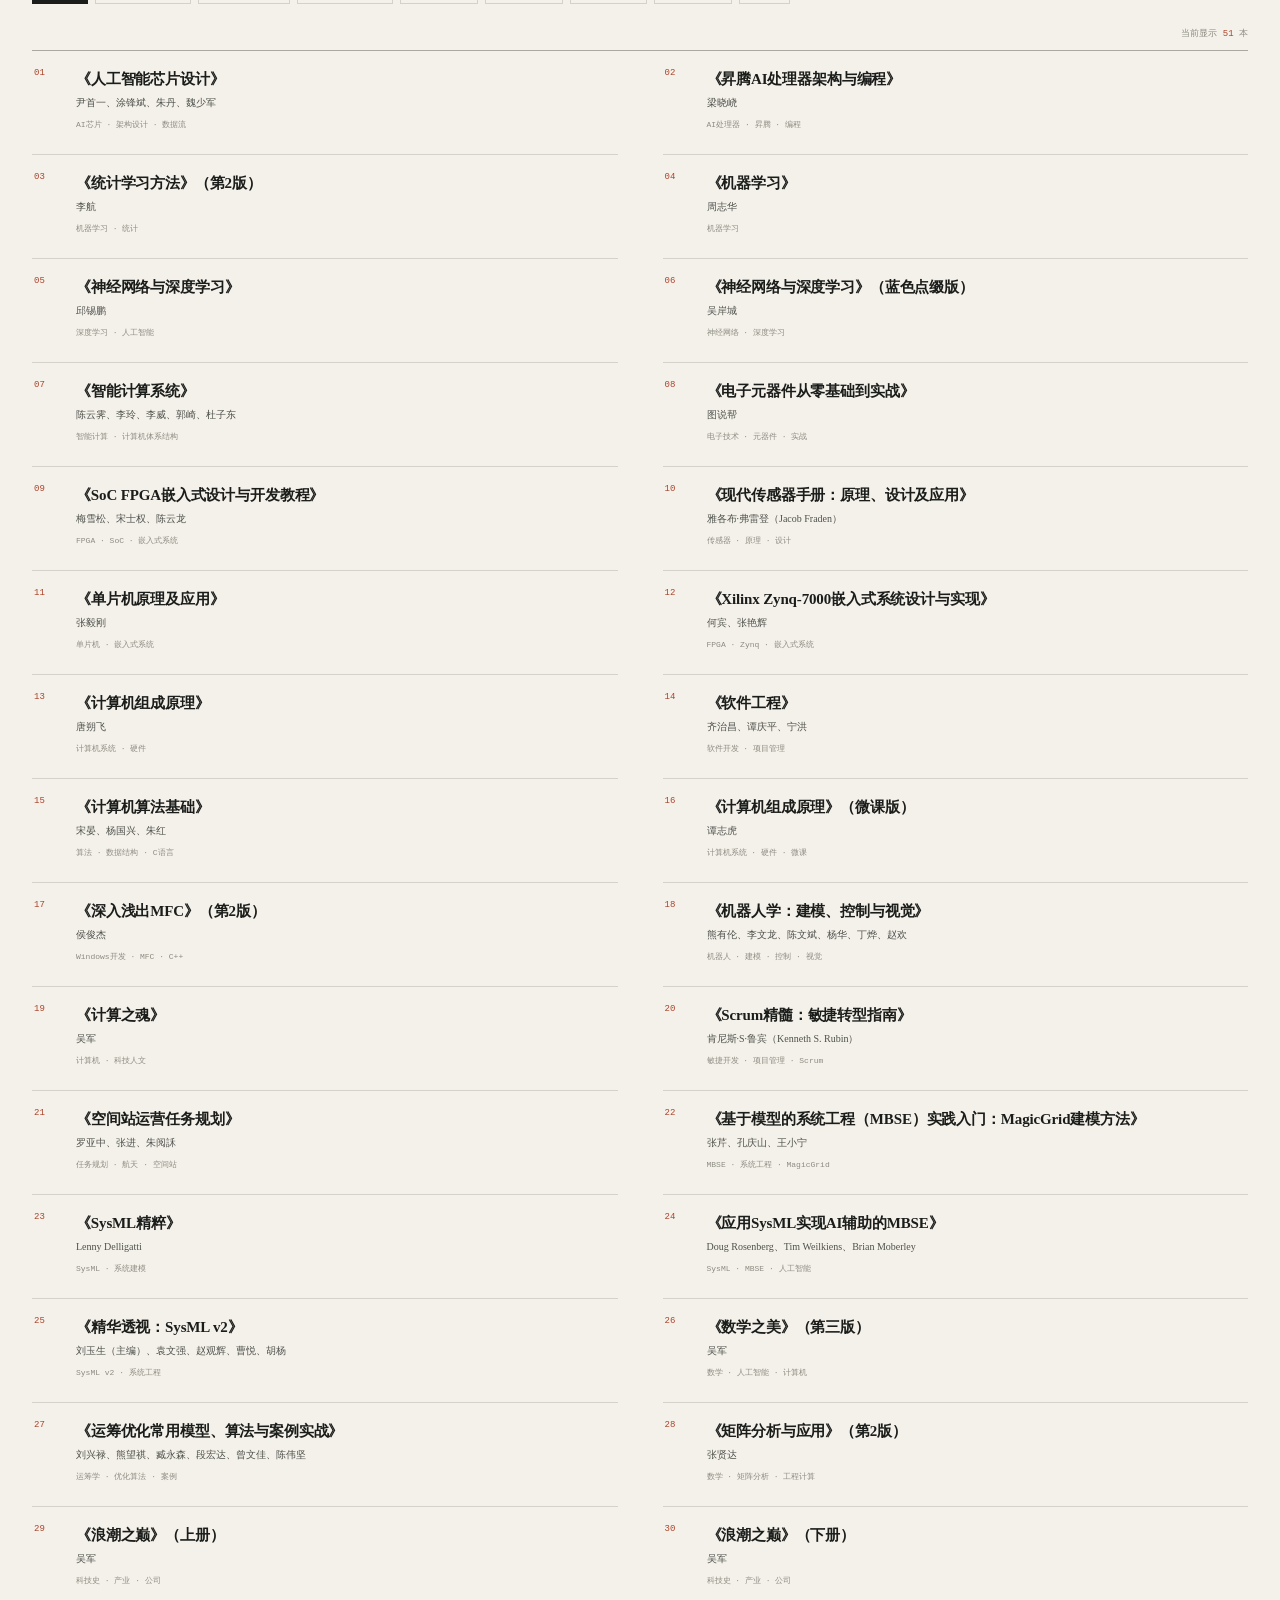
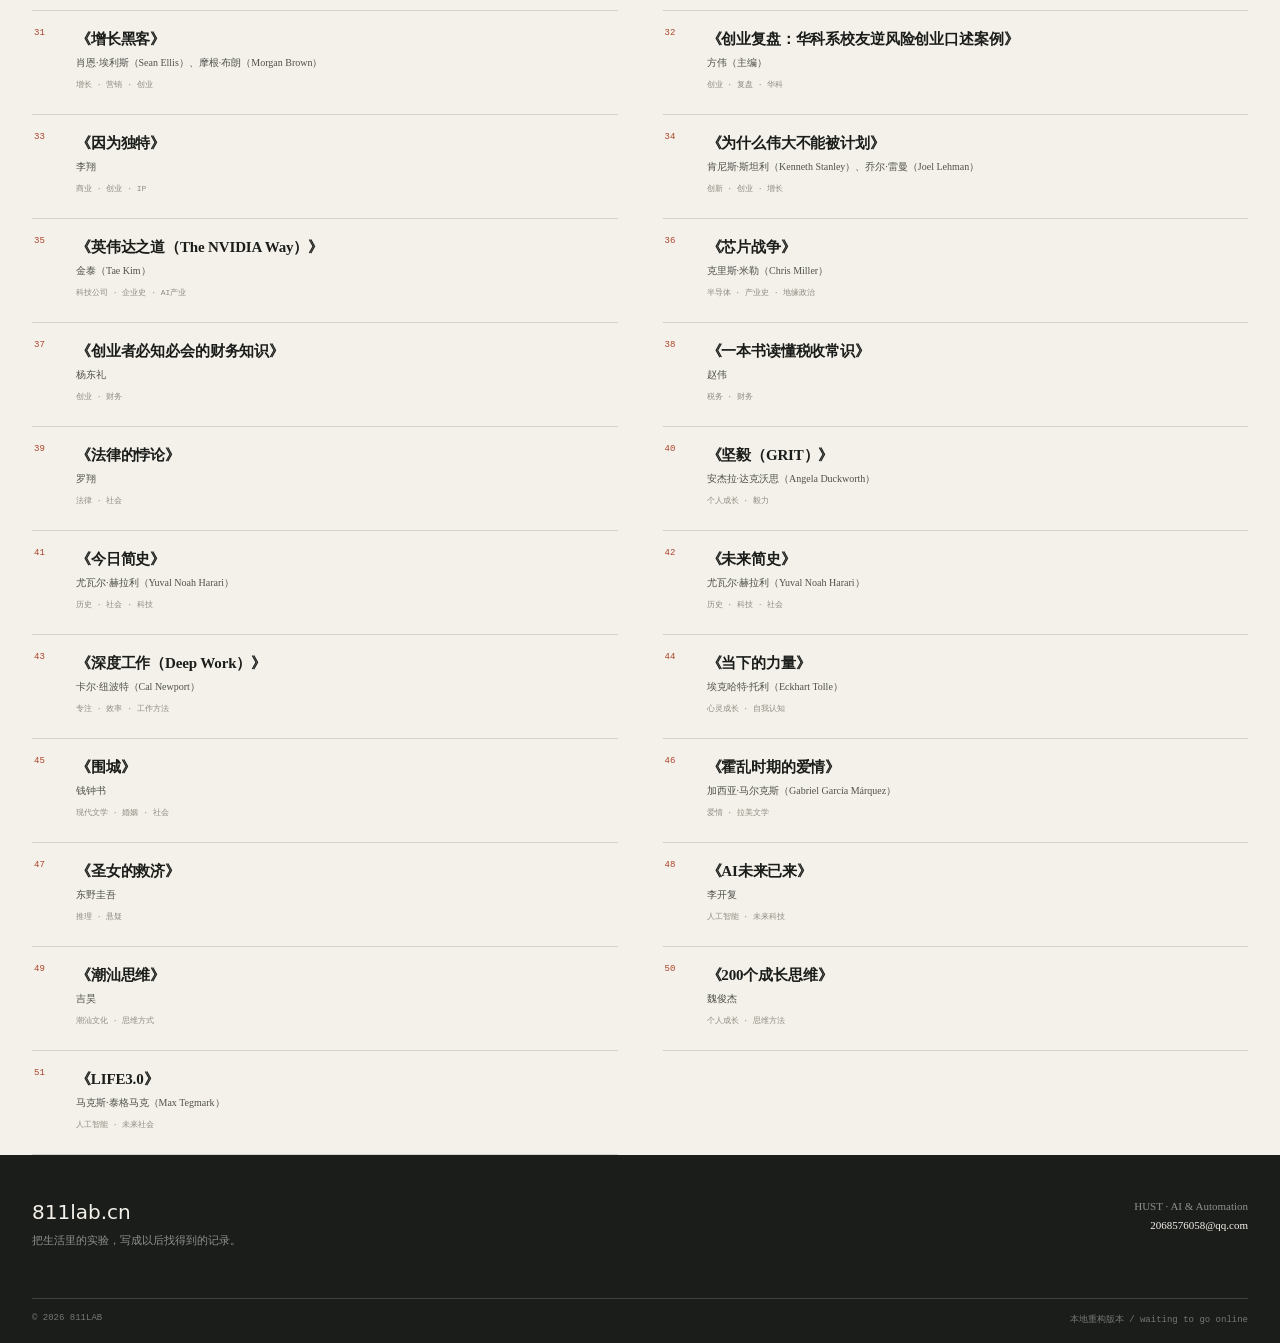
==== commit dcb4768b: "content: update hardware and book inventories" ====
--- a/index.html
+++ b/index.html
@@ -152,7 +152,7 @@
                     </a>
                     <a class="archive-item" href="#hardware">
                         <span class="archive-number">04</span>
-                        <span class="archive-content"><strong>硬件设备清单</strong><small>6 个分类、39 项代表性设备与研发平台</small></span>
+                        <span class="archive-content"><strong>硬件设备清单</strong><small>8 个分类、48 项代表性设备与研发平台</small></span>
                         <span class="archive-arrow">↗</span>
                     </a>
                     <a class="archive-item archive-item-muted" href="#studio-status">
@@ -184,21 +184,23 @@
             </div>
 
             <div class="hardware-overview">
-                <div class="hardware-stat"><strong>39</strong><span>项代表性设备</span></div>
-                <div class="hardware-stat"><strong>06</strong><span>个设备分类</span></div>
+                <div class="hardware-stat"><strong>48</strong><span>项代表性设备</span></div>
+                <div class="hardware-stat"><strong>08</strong><span>个设备分类</span></div>
                 <div class="hardware-stat"><strong>01</strong><span>份持续更新的完整清单</span></div>
                 <a class="hardware-source" href="https://my.feishu.cn/base/K867bLnd0a6XL6s6AdWc1d4nnwh?table=tblyCnKaKiyGgyCd&amp;view=vewQFHjddP" target="_blank" rel="noreferrer">打开飞书使用清单 <span aria-hidden="true">↗</span></a>
             </div>
 
             <div class="hardware-toolbar">
                 <div class="hardware-filters" role="tablist" aria-label="硬件分类筛选">
-                    <button class="hardware-filter is-active" type="button" data-hardware-filter="all" role="tab" aria-selected="true">全部 39</button>
+                    <button class="hardware-filter is-active" type="button" data-hardware-filter="all" role="tab" aria-selected="true">全部 48</button>
                     <button class="hardware-filter" type="button" data-hardware-filter="3D 打印" role="tab" aria-selected="false">3D 打印 2</button>
-                    <button class="hardware-filter" type="button" data-hardware-filter="计算机与存储" role="tab" aria-selected="false">计算机与存储 5</button>
+                    <button class="hardware-filter" type="button" data-hardware-filter="计算机与存储" role="tab" aria-selected="false">计算机与存储 6</button>
                     <button class="hardware-filter" type="button" data-hardware-filter="嵌入式开发板" role="tab" aria-selected="false">嵌入式开发板 16</button>
                     <button class="hardware-filter" type="button" data-hardware-filter="机器人与运动控制" role="tab" aria-selected="false">机器人与运动控制 5</button>
                     <button class="hardware-filter" type="button" data-hardware-filter="电子仪器" role="tab" aria-selected="false">电子仪器 5</button>
-                    <button class="hardware-filter" type="button" data-hardware-filter="自媒体与影音设备" role="tab" aria-selected="false">自媒体与影音设备 6</button>
+                    <button class="hardware-filter" type="button" data-hardware-filter="自媒体与影音设备" role="tab" aria-selected="false">自媒体与影音设备 8</button>
+                    <button class="hardware-filter" type="button" data-hardware-filter="工作室基础设施" role="tab" aria-selected="false">工作室基础设施 5</button>
+                    <button class="hardware-filter" type="button" data-hardware-filter="PCB 制作材料" role="tab" aria-selected="false">PCB 制作材料 1</button>
                 </div>
                 <label class="hardware-search">
                     <span>检索设备</span>
@@ -206,7 +208,7 @@
                 </label>
             </div>
 
-            <div class="hardware-status">当前显示 <strong data-hardware-visible-count>39</strong> 项</div>
+            <div class="hardware-status">当前显示 <strong data-hardware-visible-count>48</strong> 项</div>
 
             <div class="hardware-grid" data-hardware-grid>
                 <section class="hardware-category" data-hardware-category="3D 打印">
@@ -218,12 +220,13 @@
                 </section>
 
                 <section class="hardware-category" data-hardware-category="计算机与存储">
-                    <div class="hardware-category-head"><span class="hardware-category-index">02</span><h3>计算机与存储</h3><span>05 项</span></div>
+                    <div class="hardware-category-head"><span class="hardware-category-index">02</span><h3>计算机与存储</h3><span>06 项</span></div>
                     <ul class="hardware-list">
                         <li class="hardware-item" data-hardware-search="NAS 服务器 QNAP TS-216 Seagate 酷狼 4TB 文件存储 备份 局域网共享"><h4>NAS 服务器</h4><p class="hardware-spec">QNAP TS-216；Seagate 酷狼 4TB</p><p>文件存储、备份和局域网共享</p></li>
                         <li class="hardware-item" data-hardware-search="固态硬盘 GM7000 高速 系统盘 项目盘"><h4>固态硬盘</h4><p class="hardware-spec">GM7000</p><p>高速系统盘和项目盘</p></li>
                         <li class="hardware-item" data-hardware-search="移动硬盘 1000GB 项目资料 移动备份 交付"><h4>移动硬盘</h4><p class="hardware-spec">1000GB 等</p><p>项目资料移动备份和交付</p></li>
-                        <li class="hardware-item" data-hardware-search="台式主机 CO-44 开发 建模 切片 资料处理"><h4>台式主机</h4><p class="hardware-spec">CO-44 台式主机</p><p>开发、建模、切片和资料处理</p></li>
+                        <li class="hardware-item" data-hardware-search="台式主机 华硕 i5-13400F 32GB DDR5 6000 RTX 4070 12GB PRIME B760M-K 1TB NVMe Windows 11 开发 建模 切片 资料处理"><h4>台式主机</h4><p class="hardware-spec">i5-13400F；32GB DDR5 6000；RTX 4070 12GB；华硕 PRIME B760M-K；1TB NVMe</p><p>Windows 11 下用于开发、建模、切片和资料处理</p></li>
+                        <li class="hardware-item" data-hardware-search="Mac mini 2024 M4 16GB macOS Tahoe 小主机 开发 编译 资料处理"><h4>Mac mini</h4><p class="hardware-spec">2024 款；Apple M4；16GB；macOS Tahoe</p><p>小型主机、开发编译和 macOS 环境测试</p></li>
                         <li class="hardware-item" data-hardware-search="显示器 A22 Redmi 21.45 S24 HP 24 Q32N2S 32 E16 15.6 便携屏 多屏 开发 演示"><h4>显示器</h4><p class="hardware-spec">A22（Redmi 21.45 英寸）、S24（HP 24 英寸）、Q32N2S（32 英寸）、E16（15.6 英寸便携屏）</p><p>多屏开发、资料查看和项目演示</p></li>
                     </ul>
                 </section>
@@ -268,19 +271,39 @@
                         <li class="hardware-item" data-hardware-search="可编程直流电源 KD3005D 嵌入式 电路实验 供电"><h4>可编程直流电源</h4><p class="hardware-spec">KD3005D</p><p>嵌入式和电路实验供电</p></li>
                         <li class="hardware-item" data-hardware-search="USB 逻辑分析仪 24M 采样 8 通道 串行总线 时序 数字信号"><h4>USB 逻辑分析仪</h4><p class="hardware-spec">24M 采样；8 通道</p><p>串行总线、时序和数字信号分析</p></li>
                         <li class="hardware-item" data-hardware-search="ST-LINK 下载器 V20 国产主控 STM8 STM32 烧录 仿真 调试"><h4>ST-LINK 下载器</h4><p class="hardware-spec">V20 国产主控；支持 STM8/STM32</p><p>烧录、仿真和调试</p></li>
-                        <li class="hardware-item" data-hardware-search="测压计 型号未提供 电压 电源 基础测量"><h4>测压计</h4><p class="hardware-spec">型号未提供</p><p>电压和电源基础测量</p></li>
+                        <li class="hardware-item" data-hardware-search="德力西焊台 8786D Pro 858D 热风枪 电烙铁 焊接 PCB 维修"><h4>德力西焊台</h4><p class="hardware-spec">8786D Pro（858D 二合一）；热风枪 + 电烙铁</p><p>元件焊接、拆焊和 PCB 维修</p></li>
                     </ul>
                 </section>
 
                 <section class="hardware-category" data-hardware-category="自媒体与影音设备">
-                    <div class="hardware-category-head"><span class="hardware-category-index">06</span><h3>自媒体与影音设备</h3><span>06 项</span></div>
-                    <ul class="hardware-list">
-                        <li class="hardware-item" data-hardware-search="相机 型号未提供 项目记录 拍摄 成品展示"><h4>相机</h4><p class="hardware-spec">型号未提供</p><p>项目记录、拍摄和成品展示</p></li>
+                    <div class="hardware-category-head"><span class="hardware-category-index">06</span><h3>自媒体与影音设备</h3><span>08 项</span></div>
+                    <ul class="hardware-list">
+                        <li class="hardware-item" data-hardware-search="相机 索尼 NEX-6 项目记录 拍摄 成品展示"><h4>相机</h4><p class="hardware-spec">索尼 NEX-6</p><p>项目记录、拍摄和成品展示</p></li>
+                        <li class="hardware-item" data-hardware-search="相机 komery2022 项目记录 拍摄 成品展示"><h4>相机</h4><p class="hardware-spec">komery2022</p><p>项目记录、拍摄和成品展示</p></li>
                         <li class="hardware-item" data-hardware-search="4K 摄像头 800 万像素 隐私盖 支架 视频会议 直播 课程 桌面拍摄"><h4>4K 摄像头</h4><p class="hardware-spec">800 万像素；隐私盖；自带支架</p><p>视频会议、直播、课程和桌面拍摄</p></li>
                         <li class="hardware-item" data-hardware-search="无线领夹麦克风 Ulanzi A100 一拖二 采访 直播 Vlog 移动收音"><h4>无线领夹麦克风</h4><p class="hardware-spec">Ulanzi A100；一拖二</p><p>采访、直播、Vlog 和移动收音</p></li>
-                        <li class="hardware-item" data-hardware-search="无人机 电镀黑 智能悬浮 4K 航拍 空间 户外 项目拍摄"><h4>无人机</h4><p class="hardware-spec">电镀黑；智能悬浮；4K/航拍款</p><p>空间、户外和项目场景拍摄</p></li>
-                        <li class="hardware-item" data-hardware-search="无人机 避障款 飞行控制 辅助拍摄"><h4>无人机</h4><p class="hardware-spec">避障款</p><p>飞行控制练习和辅助拍摄</p></li>
+                        <li class="hardware-item" data-hardware-search="大疆 Action 6 运动相机 自媒体 视频 项目记录"><h4>运动相机</h4><p class="hardware-spec">大疆 Action 6</p><p>自媒体拍摄、运动场景和项目记录</p></li>
+                        <li class="hardware-item" data-hardware-search="苹果 iPhone 13 备用手机 自媒体 拍摄"><h4>备用手机</h4><p class="hardware-spec">苹果 iPhone 13 × 2</p><p>自媒体拍摄、收音和账号运营备用机</p></li>
+                        <li class="hardware-item" data-hardware-search="华为 P30 Pro 备用手机 自媒体 拍摄"><h4>备用手机</h4><p class="hardware-spec">华为 P30 Pro</p><p>自媒体拍摄、收音和账号运营备用机</p></li>
                         <li class="hardware-item" data-hardware-search="音频设备 DHE-6000 音箱 小米智能音箱 音频播放 语音交互 声音测试"><h4>音频设备</h4><p class="hardware-spec">DHE-6000 音箱；小米智能音箱</p><p>音频播放、语音交互和声音测试</p></li>
+                    </ul>
+                </section>
+
+                <section class="hardware-category" data-hardware-category="工作室基础设施">
+                    <div class="hardware-category-head"><span class="hardware-category-index">07</span><h3>工作室基础设施</h3><span>05 项</span></div>
+                    <ul class="hardware-list">
+                        <li class="hardware-item" data-hardware-search="置物架 大型 收纳 工作室"><h4>置物架</h4><p class="hardware-spec">大型置物架 × 2</p><p>设备、耗材和工具分类收纳</p></li>
+                        <li class="hardware-item" data-hardware-search="电钻 工作室基础设备 打孔 安装"><h4>电钻</h4><p class="hardware-spec">工作室通用电钻</p><p>打孔、安装和结构件加工</p></li>
+                        <li class="hardware-item" data-hardware-search="电磨机 工作室基础设备 打磨 切割 雕刻"><h4>电磨机</h4><p class="hardware-spec">工作室通用电磨机</p><p>打磨、切割、雕刻和精细加工</p></li>
+                        <li class="hardware-item" data-hardware-search="白板 讲演 工作室 记录"><h4>讲演白板</h4><p class="hardware-spec">可书写白板</p><p>讲演、方案梳理和项目讨论</p></li>
+                        <li class="hardware-item" data-hardware-search="洞洞板 工具收纳 工作室"><h4>洞洞板</h4><p class="hardware-spec">墙面工具收纳板</p><p>常用工具展示和快速取用</p></li>
+                    </ul>
+                </section>
+
+                <section class="hardware-category" data-hardware-category="PCB 制作材料">
+                    <div class="hardware-category-head"><span class="hardware-category-index">08</span><h3>PCB 制作材料</h3><span>01 项</span></div>
+                    <ul class="hardware-list">
+                        <li class="hardware-item" data-hardware-search="PCB 热转印 腐蚀 制作材料 覆铜板 转印纸 腐蚀液"><h4>PCB 制作材料</h4><p class="hardware-spec">热转印 + 腐蚀制作材料</p><p>用于单面 PCB 打样、转印和腐蚀制作</p></li>
                     </ul>
                 </section>
             </div>
@@ -343,17 +366,17 @@
                     </label>
                 </div>
                 <div class="catalog-filter-row" aria-label="书籍分类筛选">
-                    <button class="catalog-filter is-active" type="button" data-book-filter="all">全部 47</button>
-                    <button class="catalog-filter" type="button" data-book-filter="人工智能与数据">人工智能与数据 7</button>
+                    <button class="catalog-filter is-active" type="button" data-book-filter="all">全部 51</button>
+                    <button class="catalog-filter" type="button" data-book-filter="人工智能与数据">人工智能与数据 9</button>
                     <button class="catalog-filter" type="button" data-book-filter="计算机与工程">计算机与工程 13</button>
                     <button class="catalog-filter" type="button" data-book-filter="系统工程与航天">系统工程与航天 5</button>
                     <button class="catalog-filter" type="button" data-book-filter="数学与优化">数学与优化 3</button>
                     <button class="catalog-filter" type="button" data-book-filter="商业与科技">商业与科技 8</button>
                     <button class="catalog-filter" type="button" data-book-filter="财税与法律">财税与法律 3</button>
-                    <button class="catalog-filter" type="button" data-book-filter="人文与成长">人文与成长 5</button>
+                    <button class="catalog-filter" type="button" data-book-filter="人文与成长">人文与成长 7</button>
                     <button class="catalog-filter" type="button" data-book-filter="小说">小说 3</button>
                 </div>
-                <div class="catalog-status">当前显示 <strong data-book-visible-count>47</strong> 本</div>
+                <div class="catalog-status">当前显示 <strong data-book-visible-count>51</strong> 本</div>
                 <ol class="book-catalog" data-book-catalog>
                     <li class="book-entry" data-book-category="人工智能与数据" data-book-search="人工智能芯片设计 尹首一 涂锋斌 朱丹 魏少军 AI芯片 架构设计 数据流"><span class="book-entry-index">01</span><div><h4>《人工智能芯片设计》</h4><p>尹首一、涂锋斌、朱丹、魏少军</p></div><span class="book-entry-meta">AI芯片 · 架构设计 · 数据流</span></li>
                     <li class="book-entry" data-book-category="人工智能与数据" data-book-search="昇腾AI处理器架构与编程 梁晓峣 AI处理器 昇腾 编程"><span class="book-entry-index">02</span><div><h4>《昇腾AI处理器架构与编程》</h4><p>梁晓峣</p></div><span class="book-entry-meta">AI处理器 · 昇腾 · 编程</span></li>
@@ -402,6 +425,10 @@
                     <li class="book-entry" data-book-category="小说" data-book-search="围城 钱钟书 现代文学 婚姻 社会"><span class="book-entry-index">45</span><div><h4>《围城》</h4><p>钱钟书</p></div><span class="book-entry-meta">现代文学 · 婚姻 · 社会</span></li>
                     <li class="book-entry" data-book-category="小说" data-book-search="霍乱时期的爱情 加西亚 马尔克斯 Gabriel García Márquez 爱情 拉美文学"><span class="book-entry-index">46</span><div><h4>《霍乱时期的爱情》</h4><p>加西亚·马尔克斯（Gabriel García Márquez）</p></div><span class="book-entry-meta">爱情 · 拉美文学</span></li>
                     <li class="book-entry" data-book-category="小说" data-book-search="圣女的救济 东野圭吾 推理 悬疑"><span class="book-entry-index">47</span><div><h4>《圣女的救济》</h4><p>东野圭吾</p></div><span class="book-entry-meta">推理 · 悬疑</span></li>
+                    <li class="book-entry" data-book-category="人工智能与数据" data-book-search="AI未来已来 李开复 人工智能 未来科技 CEO 组织 个人"><span class="book-entry-index">48</span><div><h4>《AI未来已来》</h4><p>李开复</p></div><span class="book-entry-meta">人工智能 · 未来科技</span></li>
+                    <li class="book-entry" data-book-category="人文与成长" data-book-search="潮汕思维 吉昊 潮汕文化 思维方式"><span class="book-entry-index">49</span><div><h4>《潮汕思维》</h4><p>吉昊</p></div><span class="book-entry-meta">潮汕文化 · 思维方式</span></li>
+                    <li class="book-entry" data-book-category="人文与成长" data-book-search="200个成长思维 魏俊杰 个人成长 思维方法 思维模型"><span class="book-entry-index">50</span><div><h4>《200个成长思维》</h4><p>魏俊杰</p></div><span class="book-entry-meta">个人成长 · 思维方法</span></li>
+                    <li class="book-entry" data-book-category="人工智能与数据" data-book-search="LIFE3.0 生命3.0 马克斯 泰格马克 Max Tegmark 人工智能 未来社会"><span class="book-entry-index">51</span><div><h4>《LIFE3.0》</h4><p>马克斯·泰格马克（Max Tegmark）</p></div><span class="book-entry-meta">人工智能 · 未来社会</span></li>
                 </ol>
                 <p class="catalog-empty" data-book-empty hidden>没有匹配的书籍，试试更短的关键词或切换分类。</p>
             </div>
